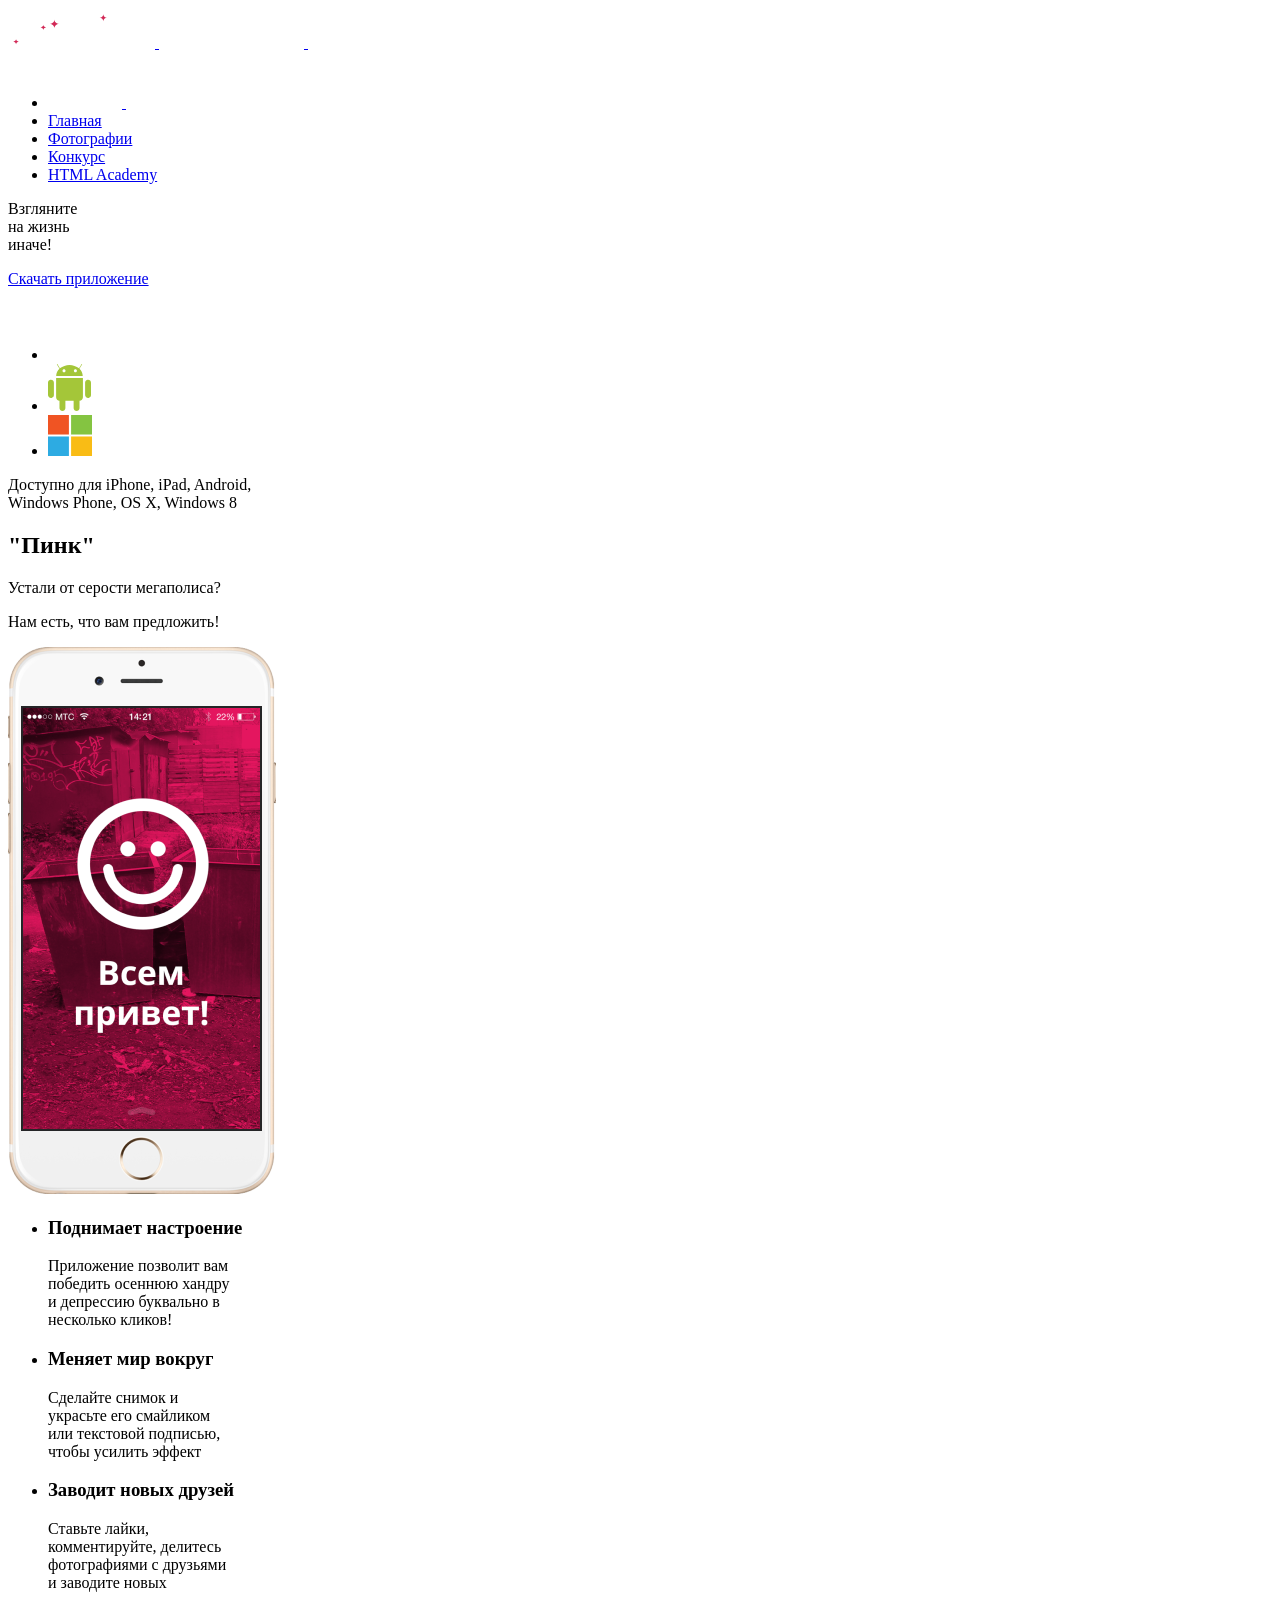
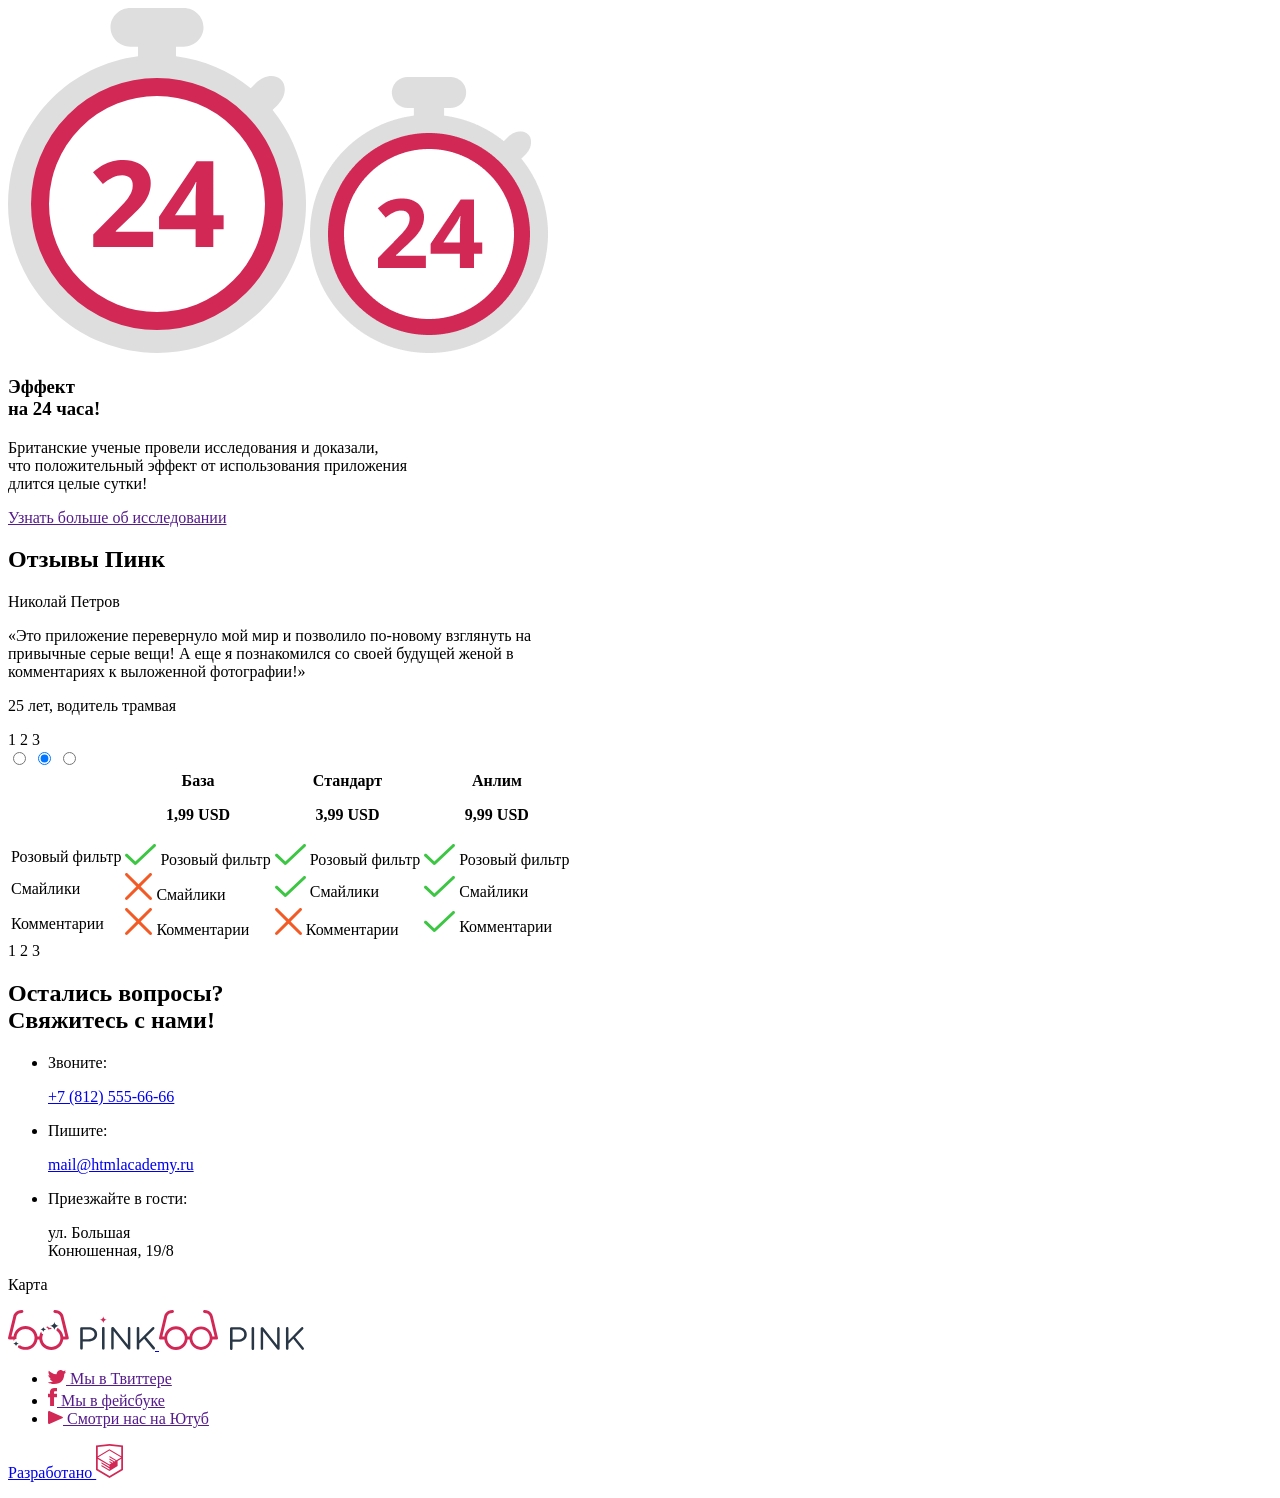
==== source/index.html @ d23eef64 "стилизация" ====
<!DOCTYPE html>
<html class="page" lang="ru">

<head>
  <meta charset="UTF-8" />
  <meta http-equiv="X-UA-Compatible" content="IE=edge" />
  <meta name="viewport" content="width=device-width, initial-scale=1.0" />
  <script type="js/script.js"></script>
  <link rel="stylesheet" href="css/style.css" />
  <link rel="shortcut icon" href="img/fav-icon.ico" type="image/x-icon" />
  <title>Пинк</title>
</head>

<body class="page-body">
  <header class="page-header">
    <nav class="main-nav">
      <div class="header-container">
        <div class="main-nav__logo-wrapper">
          <a class="page-header__logo" href="index.html">
            <svg class="page-header__logo-img" width="147" height="40" viewBox="0 0 147 40" fill="none"
              xmlns="http://www.w3.org/2000/svg">
              <path
                d="M72.1933 18.4249C72.1932 18.0921 72.3255 17.7726 72.562 17.5345C72.7985 17.2965 73.1204 17.1589 73.4588 17.1511H80.6703C85.7826 17.1511 89.1473 19.827 89.1473 24.211V24.2703C89.1473 29.069 85.0695 31.5573 80.2484 31.5573H74.7544V38.2913C74.7702 38.466 74.7488 38.6421 74.6916 38.8082C74.6344 38.9743 74.5426 39.1269 74.4222 39.2563C74.3017 39.3856 74.1552 39.489 73.992 39.5596C73.8287 39.6303 73.6522 39.6668 73.4738 39.6668C73.2954 39.6668 73.119 39.6303 72.9557 39.5596C72.7925 39.489 72.6459 39.3856 72.5255 39.2563C72.405 39.1269 72.3133 38.9743 72.2561 38.8082C72.1989 38.6421 72.1775 38.466 72.1933 38.2913V18.4249ZM80.3489 29.2863C84.0952 29.2863 86.556 27.3115 86.556 24.3493V24.29C86.556 21.1106 84.1354 19.4616 80.5297 19.4616H74.8047V29.2468L80.3489 29.2863Z"
                fill="white" />
              <path
                d="M94.0187 18.2669C94.0029 18.0922 94.0243 17.9162 94.0815 17.7501C94.1387 17.5839 94.2305 17.4313 94.3509 17.302C94.4714 17.1726 94.6179 17.0693 94.7812 16.9986C94.9444 16.9279 95.1209 16.8914 95.2993 16.8914C95.4777 16.8914 95.6541 16.9279 95.8174 16.9986C95.9807 17.0693 96.1272 17.1726 96.2476 17.302C96.3681 17.4313 96.4598 17.5839 96.517 17.7501C96.5742 17.9162 96.5956 18.0922 96.5799 18.2669V38.2913C96.5956 38.466 96.5742 38.642 96.517 38.8082C96.4598 38.9743 96.3681 39.1269 96.2476 39.2563C96.1272 39.3856 95.9807 39.489 95.8174 39.5596C95.6541 39.6303 95.4777 39.6668 95.2993 39.6668C95.1209 39.6668 94.9444 39.6303 94.7812 39.5596C94.6179 39.489 94.4714 39.3856 94.3509 39.2563C94.2305 39.1269 94.1387 38.9743 94.0815 38.8082C94.0243 38.642 94.0029 38.466 94.0187 38.2913V18.2669Z"
                fill="white" />
              <path
                d="M103.199 18.2965C103.206 17.9699 103.343 17.6588 103.579 17.4287C103.815 17.1986 104.132 17.0673 104.464 17.0623H104.816C105.077 17.0675 105.332 17.1372 105.559 17.2649C105.785 17.3925 105.975 17.5741 106.111 17.7929L119.862 35.0231V18.2373C119.862 17.9125 119.993 17.6011 120.226 17.3715C120.46 17.1419 120.777 17.0129 121.107 17.0129C121.437 17.0129 121.754 17.1419 121.988 17.3715C122.221 17.6011 122.352 17.9125 122.352 18.2373V38.3308C122.358 38.4836 122.332 38.6359 122.275 38.7784C122.219 38.9209 122.134 39.0506 122.025 39.1596C121.916 39.2687 121.785 39.3547 121.641 39.4125C121.497 39.4704 121.343 39.4987 121.187 39.496H121.057C120.79 39.4779 120.531 39.3989 120.301 39.2652C120.071 39.1314 119.876 38.9468 119.731 38.7258L105.67 21.0908V38.3308C105.667 38.6491 105.541 38.9544 105.317 39.184C105.093 39.4135 104.788 39.5499 104.464 39.5651C104.136 39.5599 103.823 39.4272 103.593 39.1961C103.363 38.9649 103.236 38.6539 103.239 38.3308V18.2965H103.199Z"
                fill="white" />
              <path
                d="M128.74 18.2669C128.724 18.0922 128.746 17.9162 128.803 17.7501C128.86 17.5839 128.952 17.4313 129.072 17.302C129.193 17.1726 129.339 17.0693 129.503 16.9986C129.666 16.9279 129.842 16.8914 130.021 16.8914C130.199 16.8914 130.376 16.9279 130.539 16.9986C130.702 17.0693 130.849 17.1726 130.969 17.302C131.09 17.4313 131.181 17.5839 131.238 17.7501C131.296 17.9162 131.317 18.0922 131.301 18.2669V30.4415L144.198 17.4375C144.462 17.1684 144.822 17.0094 145.202 16.9931C145.531 17.0057 145.842 17.1418 146.072 17.3732C146.302 17.6046 146.433 17.9139 146.437 18.2373C146.43 18.4054 146.389 18.5706 146.317 18.7231C146.245 18.8756 146.142 19.0125 146.016 19.1259L137.98 26.9461L146.648 37.3731C146.875 37.631 147 37.9604 147 38.3012C146.996 38.472 146.958 38.6402 146.887 38.7964C146.817 38.9525 146.716 39.0934 146.59 39.2109C146.464 39.3284 146.315 39.4202 146.153 39.481C145.991 39.5418 145.818 39.5703 145.644 39.5651C145.442 39.557 145.245 39.5006 145.07 39.4008C144.895 39.3011 144.747 39.1609 144.64 38.9924L136.183 28.6346L131.301 33.4333V38.2716C131.301 38.4363 131.268 38.5993 131.204 38.7515C131.14 38.9036 131.046 39.0419 130.928 39.1583C130.809 39.2747 130.669 39.3671 130.514 39.4301C130.359 39.4932 130.193 39.5256 130.026 39.5256C129.858 39.5256 129.692 39.4932 129.538 39.4301C129.383 39.3671 129.242 39.2747 129.124 39.1583C129.005 39.0419 128.911 38.9036 128.847 38.7515C128.783 38.5993 128.75 38.4363 128.75 38.2716V18.2669H128.74Z"
                fill="white" />
              <path
                d="M98.94 9.74563C97.9748 9.74563 97.0489 9.36936 96.3655 8.69932C95.682 8.02927 95.2967 7.12014 95.2941 6.17125C95.2941 7.11923 94.911 8.02839 94.2292 8.69872C93.5473 9.36905 92.6225 9.74563 91.6582 9.74563C92.6234 9.74825 93.5482 10.127 94.2298 10.7989C94.9113 11.4708 95.2941 12.381 95.2941 13.3299C95.2967 12.3801 95.6817 11.4699 96.3649 10.7983C97.048 10.1267 97.9739 9.74824 98.94 9.74563Z"
                fill="#D22856" />
              <path
                d="M43.2871 19.0667C43.5382 19.0667 43.7793 19.0667 44.0203 19.0667C43.802 18.6988 43.4898 18.3933 43.1146 18.1803C42.7394 17.9673 42.3142 17.8542 41.881 17.8522C41.4628 17.8519 41.0552 17.7233 40.7149 17.4843C40.3746 17.2454 40.1186 16.908 39.9827 16.5192C39.259 16.7245 38.5562 16.9955 37.8835 17.3289H38.0744C38.6071 17.3289 39.1181 17.5369 39.4948 17.9073C39.8715 18.2776 40.0832 18.7799 40.0832 19.3037C40.0881 19.399 40.0881 19.4946 40.0832 19.59C41.1091 19.2225 42.1954 19.0451 43.2871 19.0667Z"
                fill="white" />
              <path
                d="M60.7332 27.6472L55.5406 6.56621C55.179 4.24582 52.9291 0 46.9028 0C46.5033 0 46.1201 0.156044 45.8375 0.433804C45.555 0.711564 45.3962 1.08829 45.3962 1.4811C45.3962 1.87391 45.555 2.25063 45.8375 2.52839C46.1201 2.80615 46.5033 2.9622 46.9028 2.9622C51.7741 2.9622 52.4973 6.6452 52.5676 7.05003L57.3484 26.5018H55.2493C55.0321 24.805 54.4439 23.1744 53.525 21.7222C52.6061 20.2701 51.3783 19.0307 49.926 18.0892C49.4712 18.2774 49.0829 18.5932 48.8096 18.9971C48.5363 19.401 48.3901 19.8751 48.3893 20.3602C48.3948 20.4457 48.3948 20.5314 48.3893 20.6169C49.6107 21.4404 50.6131 22.5401 51.3122 23.8236C52.0113 25.1072 52.3867 26.537 52.4069 27.9928C52.4008 28.4894 52.3538 28.9847 52.2663 29.4739C51.9375 31.5714 50.8559 33.484 49.2173 34.8657C47.5786 36.2474 45.4911 37.007 43.3322 37.007C41.1734 37.007 39.0859 36.2474 37.4472 34.8657C35.8086 33.484 34.727 31.5714 34.3982 29.4739C34.3107 28.9847 34.2636 28.4894 34.2576 27.9928C34.2733 26.6229 34.5993 25.2737 35.2118 24.0432C34.7037 24.0081 34.2282 23.7847 33.8814 23.4181C33.5346 23.0515 33.3424 22.569 33.3436 22.0684C33.3453 21.889 33.277 21.7159 33.1528 21.5846C32.181 23.0752 31.5662 24.7633 31.3549 26.5215H29.4868C29.1663 23.6174 27.7658 20.9319 25.5542 18.9809C23.3427 17.0298 20.4759 15.9507 17.5044 15.9507C14.5329 15.9507 11.6662 17.0298 9.45463 18.9809C7.24307 20.9319 5.84259 23.6174 5.5221 26.5215H3.44302L8.23394 7.05003C8.29421 6.6452 9.0475 2.9622 13.8987 2.9622C14.2983 2.9622 14.6815 2.80615 14.964 2.52839C15.2465 2.25063 15.4053 1.87391 15.4053 1.4811C15.4053 1.08829 15.2465 0.711564 14.964 0.433804C14.6815 0.156044 14.2983 0 13.8987 0C7.87236 0 5.62254 4.24582 5.26096 6.56621L0.0582358 27.6472C-0.00612168 27.8617 -0.0173251 28.0883 0.0255611 28.308C0.0684473 28.5277 0.164178 28.7341 0.304759 28.91C0.44534 29.0859 0.62669 29.2262 0.833664 29.3191C1.04064 29.4121 1.26723 29.455 1.49451 29.4443H5.51206C5.59378 30.055 5.72135 30.659 5.89372 31.2512C5.95717 31.1429 5.99172 31.0206 5.99416 30.8957C5.99416 30.372 6.2058 29.8697 6.58252 29.4993C6.95923 29.129 7.47017 28.9209 8.00293 28.9209C8.16603 28.9231 8.32812 28.9463 8.48504 28.99C8.44128 28.6461 8.41781 28.2999 8.41473 27.9533C8.41742 27.4569 8.46109 26.9616 8.5453 26.4722C8.86708 24.3679 9.94627 22.4469 11.5867 21.0586C13.2271 19.6702 15.3198 18.9066 17.4843 18.9066C19.6489 18.9066 21.7416 19.6702 23.382 21.0586C25.0224 22.4469 26.1016 24.3679 26.4234 26.4722C26.5076 26.9616 26.5513 27.4569 26.554 27.9533C26.5382 30.3054 25.5807 32.5567 23.8889 34.2199C22.1971 35.8831 19.907 36.8243 17.5145 36.8399C15.5563 36.8663 13.6424 36.2668 12.0607 35.1317C11.6982 35.4412 11.235 35.6128 10.755 35.6155C10.5569 35.6181 10.3679 35.6973 10.2288 35.8359C10.0897 35.9745 10.0117 36.1613 10.0117 36.356C10.009 36.6321 9.94739 36.9046 9.83092 37.1558C11.9797 38.9066 14.6835 39.8636 17.4743 39.8613C20.4223 39.8738 23.2728 38.8236 25.4864 36.9095C27.7 34.9953 29.1232 32.35 29.4868 29.4739H31.3147C31.6456 32.3691 33.0499 35.0431 35.2593 36.9848C37.4688 38.9266 40.3285 40 43.2921 40C46.2557 40 49.1154 38.9266 51.3248 36.9848C53.5343 35.0431 54.9385 32.3691 55.2694 29.4739H59.2869C59.5191 29.4904 59.7519 29.4503 59.9647 29.3573C60.1774 29.2642 60.3635 29.121 60.5065 28.9404C60.6495 28.7598 60.7451 28.5473 60.7846 28.3217C60.8241 28.0961 60.8065 27.8645 60.7332 27.6472Z"
                fill="white" />
              <path
                d="M50.9203 15.9169C50.3273 15.9182 49.7398 15.8045 49.1915 15.5822C48.6432 15.36 48.1448 15.0337 47.725 14.6219C47.3052 14.21 46.9721 13.7209 46.7448 13.1823C46.5176 12.6438 46.4006 12.0665 46.4006 11.4835C46.3979 12.6602 45.9206 13.7878 45.0733 14.619C44.2259 15.4501 43.0778 15.9169 41.8809 15.9169C43.0788 15.9195 44.2268 16.3885 45.0739 17.2212C45.9209 18.0539 46.3979 19.1825 46.4006 20.3602C46.4006 19.1817 46.8768 18.0516 47.7244 17.2183C48.572 16.385 49.7216 15.9169 50.9203 15.9169Z"
                fill="#D22856" />
              <path
                d="M38.0744 19.3826C37.3418 19.3826 36.6393 19.0966 36.1213 18.5873C35.6033 18.0781 35.3123 17.3875 35.3123 16.6673C35.3123 17.3857 35.0227 18.0749 34.5069 18.5839C33.9911 19.0928 33.2911 19.38 32.5603 19.3826C33.2902 19.3826 33.9902 19.6677 34.5063 20.1751C35.0224 20.6824 35.3123 21.3706 35.3123 22.0881C35.315 21.3697 35.6072 20.6816 36.1249 20.1745C36.6426 19.6674 37.3436 19.3826 38.0744 19.3826Z"
                fill="#D22856" />
              <path
                d="M10.785 33.6407C10.056 33.6355 9.35856 33.3471 8.84491 32.8384C8.33126 32.3298 8.04302 31.6421 8.04303 30.9253C8.04304 31.6438 7.75342 32.333 7.2376 32.8419C6.72178 33.3508 6.02182 33.6381 5.29102 33.6407C6.02182 33.6433 6.72178 33.9305 7.2376 34.4395C7.75342 34.9484 8.04304 35.6376 8.04303 36.356C8.04302 35.6393 8.33126 34.9516 8.84491 34.4429C9.35856 33.9343 10.056 33.6459 10.785 33.6407Z"
                fill="#D22856" />
            </svg>
          </a>
          <a class="page-header__logo" href="index.html">
            <svg class="page-header__logo-tablet" width="145" height="40" viewBox="0 0 145 40" fill="none"
              xmlns="http://www.w3.org/2000/svg">
              <path fill-rule="evenodd" clip-rule="evenodd"
                d="M53.8917 6.58616L58.9302 27.7312C59.0013 27.9491 59.0184 28.1815 58.98 28.4078C58.9417 28.6341 58.849 28.8472 58.7102 29.0284C58.5715 29.2096 58.3909 29.3532 58.1845 29.4465C57.978 29.5398 57.7522 29.58 57.5268 29.5635H53.5201C52.8298 35.3747 47.9494 39.8784 42.0315 39.8784C36.1136 39.8784 31.2332 35.3747 30.543 29.5635H28.5778C27.8869 35.442 22.9527 40 16.9685 40C10.9742 40 6.0335 35.4266 5.35571 29.5337H1.45014C1.22961 29.5445 1.00974 29.5014 0.808914 29.4082C0.608085 29.315 0.432119 29.1743 0.295711 28.9979C0.159304 28.8214 0.0664152 28.6144 0.0248022 28.3941C-0.0168108 28.1737 -0.00593994 27.9464 0.0565069 27.7312L5.10477 6.58616C5.45562 4.25872 7.63865 0 13.4861 0C13.8738 0 14.2456 0.156518 14.5197 0.435122C14.7939 0.713727 14.9479 1.0916 14.9479 1.4856C14.9479 1.87961 14.7939 2.25748 14.5197 2.53608C14.2456 2.81468 13.8738 2.9712 13.4861 2.9712C8.7789 2.9712 8.04797 6.6654 7.9895 7.07146L3.3408 26.6022H5.37467C6.12089 20.7847 11.0272 16.2918 16.9685 16.2918C22.9066 16.2918 27.8107 20.7798 28.5611 26.5926L30.5587 26.6017C31.3043 20.8518 36.1567 16.4134 42.0315 16.4134C47.9178 16.4134 52.7776 20.8691 53.5086 26.6353V26.5824H55.6459L51.007 7.07146C50.9387 6.6654 50.237 2.9712 45.5104 2.9712C45.1227 2.9712 44.7509 2.81468 44.4767 2.53608C44.2026 2.25748 44.0485 1.87961 44.0485 1.4856C44.0485 1.0916 44.2026 0.713727 44.4767 0.435122C44.7509 0.156518 45.1227 0 45.5104 0C51.3578 0 53.5408 4.25872 53.8917 6.58616ZM25.6722 29.5635C25.7448 29.1018 25.7825 28.6283 25.7825 28.1459C25.7825 27.6164 25.7371 27.0977 25.65 26.5935C24.9252 22.3982 21.3141 19.2097 16.9685 19.2097C12.6203 19.2097 9.00753 22.402 8.28571 26.601C8.19945 27.1028 8.15447 27.619 8.15447 28.1459C8.15447 28.6205 8.19096 29.0864 8.26125 29.541C8.92191 33.8136 12.5687 37.0821 16.9685 37.0821C21.3605 37.0821 25.0023 33.8251 25.6722 29.5635ZM50.6138 29.5635C50.6874 29.102 50.7256 28.6285 50.7256 28.1459C50.7256 23.2777 46.8331 19.3313 42.0315 19.3313C37.2299 19.3313 33.3374 23.2777 33.3374 28.1459C33.3374 28.6285 33.3756 29.102 33.4492 29.5635C34.118 33.7577 37.7058 36.9605 42.0315 36.9605C46.3572 36.9605 49.945 33.7577 50.6138 29.5635Z"
                fill="white" />
              <path
                d="M71.005 18.5486C71.0049 18.2125 71.1358 17.8898 71.3697 17.6494C71.6037 17.409 71.9221 17.2701 72.2568 17.2623H79.39C84.4469 17.2623 87.7751 19.9645 87.7751 24.3918V24.4516C87.7751 29.2977 83.7415 31.8105 78.9727 31.8105H73.5384V38.611C73.5539 38.7874 73.5328 38.9651 73.4762 39.1329C73.4196 39.3006 73.3289 39.4547 73.2097 39.5854C73.0906 39.716 72.9457 39.8204 72.7842 39.8918C72.6227 39.9631 72.4481 40 72.2717 40C72.0952 40 71.9207 39.9631 71.7592 39.8918C71.5977 39.8204 71.4527 39.716 71.3336 39.5854C71.2145 39.4547 71.1237 39.3006 71.0671 39.1329C71.0106 38.9651 70.9894 38.7874 71.005 38.611V18.5486ZM79.0721 29.5171C82.7778 29.5171 85.2119 27.5228 85.2119 24.5314V24.4716C85.2119 21.2608 82.8175 19.5956 79.2509 19.5956H73.588V29.4772L79.0721 29.5171Z"
                fill="white" />
              <path
                d="M92.5935 18.389C92.5779 18.2126 92.5991 18.0349 92.6556 17.8671C92.7122 17.6994 92.803 17.5452 92.9221 17.4146C93.0412 17.2839 93.1862 17.1796 93.3477 17.1082C93.5092 17.0369 93.6837 17 93.8602 17C94.0366 17 94.2112 17.0369 94.3727 17.1082C94.5342 17.1796 94.6791 17.2839 94.7982 17.4146C94.9174 17.5452 95.0081 17.6994 95.0647 17.8671C95.1213 18.0349 95.1424 18.2126 95.1269 18.389V38.611C95.1424 38.7874 95.1213 38.9651 95.0647 39.1329C95.0081 39.3006 94.9174 39.4548 94.7982 39.5854C94.6791 39.7161 94.5342 39.8204 94.3727 39.8918C94.2112 39.9631 94.0366 40 93.8602 40C93.6837 40 93.5092 39.9631 93.3477 39.8918C93.1862 39.8204 93.0412 39.7161 92.9221 39.5854C92.803 39.4548 92.7122 39.3006 92.6556 39.1329C92.5991 38.9651 92.5779 38.7874 92.5935 38.611V18.389Z"
                fill="white" />
              <path
                d="M101.674 18.419C101.682 18.0891 101.816 17.775 102.05 17.5426C102.283 17.3102 102.597 17.1776 102.926 17.1725H103.273C103.532 17.1778 103.784 17.2482 104.008 17.3771C104.232 17.5061 104.42 17.6894 104.555 17.9104L118.156 35.3104V18.3591C118.156 18.0312 118.286 17.7167 118.517 17.4848C118.748 17.2529 119.061 17.1227 119.388 17.1227C119.715 17.1227 120.028 17.2529 120.259 17.4848C120.49 17.7167 120.62 18.0312 120.62 18.3591V38.6508C120.625 38.8051 120.599 38.9589 120.544 39.1028C120.488 39.2467 120.403 39.3777 120.296 39.4878C120.188 39.5979 120.059 39.6848 119.916 39.7432C119.774 39.8016 119.621 39.8303 119.467 39.8275H119.338C119.074 39.8092 118.818 39.7294 118.591 39.5944C118.363 39.4594 118.17 39.2728 118.027 39.0497L104.118 21.2408V38.6508C104.116 38.9722 103.991 39.2805 103.769 39.5124C103.547 39.7442 103.246 39.882 102.926 39.8973C102.601 39.892 102.291 39.7581 102.064 39.5246C101.837 39.2911 101.711 38.9771 101.714 38.6508V18.419H101.674Z"
                fill="white" />
              <path
                d="M126.938 18.389C126.923 18.2126 126.944 18.0349 127.001 17.8671C127.057 17.6994 127.148 17.5452 127.267 17.4146C127.386 17.2839 127.531 17.1796 127.693 17.1082C127.854 17.0369 128.029 17 128.205 17C128.382 17 128.556 17.0369 128.718 17.1082C128.879 17.1796 129.024 17.2839 129.143 17.4146C129.262 17.5452 129.353 17.6994 129.41 17.8671C129.466 18.0349 129.487 18.2126 129.472 18.389V30.6837L142.228 17.5514C142.49 17.2797 142.845 17.1191 143.222 17.1027C143.547 17.1155 143.855 17.2528 144.082 17.4865C144.309 17.7202 144.439 18.0325 144.444 18.3591C144.437 18.529 144.396 18.6957 144.325 18.8498C144.253 19.0038 144.152 19.1421 144.026 19.2565L136.078 27.1539L144.652 37.6836C144.876 37.9441 145 38.2768 145 38.6209C144.996 38.7933 144.958 38.9633 144.889 39.121C144.819 39.2786 144.719 39.4209 144.594 39.5395C144.47 39.6582 144.323 39.7509 144.162 39.8123C144.002 39.8737 143.831 39.9026 143.659 39.8973C143.459 39.8891 143.264 39.8322 143.091 39.7314C142.918 39.6306 142.772 39.4891 142.665 39.3189L134.3 28.859L129.472 33.7051V38.591C129.472 38.7573 129.439 38.922 129.376 39.0756C129.312 39.2293 129.219 39.3689 129.102 39.4865C128.985 39.6041 128.846 39.6973 128.693 39.761C128.54 39.8246 128.376 39.8574 128.21 39.8574C128.044 39.8574 127.88 39.8246 127.727 39.761C127.574 39.6973 127.435 39.6041 127.318 39.4865C127.201 39.3689 127.108 39.2293 127.044 39.0756C126.981 38.922 126.948 38.7573 126.948 38.591V18.389H126.938Z"
                fill="white" />
            </svg>
          </a>
          <a class="page-header__logo" href="index.html">
            <svg class="page-header__logo-phone" width="74" height="23" viewBox="0 0 74 23" fill="none"
              xmlns="http://www.w3.org/2000/svg">
              <path
                d="M0.00496827 1.54857C0.00487772 1.21254 0.135804 0.889818 0.369742 0.649431C0.60368 0.409043 0.922049 0.27008 1.25676 0.262266H8.39001C13.4469 0.262266 16.7751 2.9645 16.7751 7.39179V7.45162C16.7751 12.2977 12.7415 14.8105 7.97274 14.8105H2.53836V21.611C2.55394 21.7874 2.53277 21.9651 2.47619 22.1329C2.41961 22.3006 2.32887 22.4547 2.20973 22.5854C2.09058 22.716 1.94565 22.8204 1.78416 22.8918C1.62266 22.9631 1.44812 23 1.27166 23C1.0952 23 0.920671 22.9631 0.759173 22.8918C0.597674 22.8204 0.452744 22.716 0.333602 22.5854C0.21446 22.4547 0.123708 22.3006 0.0671295 22.1329C0.0105515 21.9651 -0.0106138 21.7874 0.00496827 21.611V1.54857ZM8.07209 12.5171C11.7778 12.5171 14.2119 10.5228 14.2119 7.53139V7.47156C14.2119 4.26078 11.8175 2.59556 8.25092 2.59556H2.58804V12.4772L8.07209 12.5171Z"
                fill="white" />
              <path
                d="M21.5935 1.38904C21.5779 1.21262 21.5991 1.03487 21.6556 0.867114C21.7122 0.699353 21.803 0.545245 21.9221 0.414596C22.0412 0.283947 22.1862 0.179616 22.3477 0.108238C22.5092 0.0368607 22.6837 0 22.8602 0C23.0366 0 23.2112 0.0368607 23.3727 0.108238C23.5342 0.179616 23.6791 0.283947 23.7982 0.414596C23.9174 0.545245 24.0081 0.699353 24.0647 0.867114C24.1213 1.03487 24.1425 1.21262 24.1269 1.38904V21.611C24.1425 21.7874 24.1213 21.9651 24.0647 22.1329C24.0081 22.3006 23.9174 22.4548 23.7982 22.5854C23.6791 22.7161 23.5342 22.8204 23.3727 22.8918C23.2112 22.9631 23.0366 23 22.8602 23C22.6837 23 22.5092 22.9631 22.3477 22.8918C22.1862 22.8204 22.0412 22.7161 21.9221 22.5854C21.803 22.4548 21.7122 22.3006 21.6556 22.1329C21.5991 21.9651 21.5779 21.7874 21.5935 21.611V1.38904Z"
                fill="white" />
              <path
                d="M30.674 1.41895C30.6816 1.08908 30.8163 0.775007 31.0497 0.542621C31.2831 0.310235 31.597 0.177597 31.9258 0.172531H32.2735C32.5316 0.177833 32.7843 0.248188 33.0082 0.377127C33.2322 0.506065 33.4202 0.689448 33.5551 0.910412L47.1559 18.3104V1.35912C47.1559 1.0312 47.2857 0.7167 47.5168 0.484821C47.7478 0.252942 48.0611 0.122673 48.3879 0.122673C48.7146 0.122673 49.0279 0.252942 49.259 0.484821C49.49 0.7167 49.6198 1.0312 49.6198 1.35912V21.6508C49.6252 21.8051 49.5993 21.9589 49.5435 22.1028C49.4878 22.2467 49.4034 22.3777 49.2956 22.4878C49.1877 22.5979 49.0587 22.6848 48.9163 22.7432C48.7739 22.8016 48.6211 22.8303 48.4673 22.8275H48.3382C48.0744 22.8092 47.8184 22.7294 47.5908 22.5944C47.3631 22.4593 47.17 22.2728 47.0268 22.0497L33.1179 4.24085V21.6508C33.1158 21.9722 32.991 22.2805 32.7692 22.5124C32.5474 22.7442 32.2456 22.882 31.9258 22.8973C31.6008 22.892 31.291 22.7581 31.064 22.5246C30.8369 22.2911 30.711 21.9771 30.7137 21.6508V1.41895H30.674Z"
                fill="white" />
              <path
                d="M55.9384 1.38904C55.9228 1.21262 55.944 1.03487 56.0005 0.867114C56.0571 0.699353 56.1479 0.545245 56.267 0.414596C56.3862 0.283947 56.5311 0.179616 56.6926 0.108238C56.8541 0.0368607 57.0286 0 57.2051 0C57.3815 0 57.5561 0.0368607 57.7176 0.108238C57.8791 0.179616 58.024 0.283947 58.1431 0.414596C58.2623 0.545245 58.353 0.699353 58.4096 0.867114C58.4662 1.03487 58.4874 1.21262 58.4718 1.38904V13.6837L71.2282 0.551443C71.4899 0.279712 71.8455 0.119105 72.2216 0.10273C72.5468 0.115453 72.8548 0.252812 73.0821 0.486531C73.3094 0.72025 73.4388 1.03254 73.4436 1.35912C73.4366 1.52896 73.3961 1.69572 73.3245 1.84975C73.2529 2.00379 73.1516 2.14205 73.0264 2.25655L65.0785 10.1539L73.6523 20.6836C73.8764 20.9441 73.9998 21.2768 74 21.6209C73.9961 21.7933 73.9583 21.9633 73.8887 22.121C73.8191 22.2786 73.719 22.4209 73.5943 22.5395C73.4696 22.6582 73.3228 22.7509 73.1622 22.8123C73.0016 22.8737 72.8305 22.9026 72.6588 22.8973C72.4588 22.8891 72.2639 22.8322 72.0908 22.7314C71.9177 22.6306 71.7716 22.4891 71.6653 22.3189L63.3001 11.859L58.4718 16.7051V21.591C58.4718 21.7573 58.4391 21.922 58.3757 22.0756C58.3123 22.2293 58.2194 22.3689 58.1022 22.4865C57.9851 22.6041 57.846 22.6973 57.6929 22.761C57.5398 22.8246 57.3757 22.8574 57.21 22.8574C57.0443 22.8574 56.8803 22.8246 56.7272 22.761C56.5741 22.6973 56.435 22.6041 56.3179 22.4865C56.2007 22.3689 56.1078 22.2293 56.0443 22.0756C55.9809 21.922 55.9483 21.7573 55.9483 21.591V1.38904H55.9384Z"
                fill="white" />
            </svg>
          </a>
        </div>
        <ul class="main-nav__list site-list">
          <li class="site-list__item-logo"><a class="page-header__logo" href="index.html">
              <svg class="site-list__logo-phone" width="74" height="23" viewBox="0 0 74 23" fill="none"
                xmlns="http://www.w3.org/2000/svg">
                <path
                  d="M0.00496827 1.54857C0.00487772 1.21254 0.135804 0.889818 0.369742 0.649431C0.60368 0.409043 0.922049 0.27008 1.25676 0.262266H8.39001C13.4469 0.262266 16.7751 2.9645 16.7751 7.39179V7.45162C16.7751 12.2977 12.7415 14.8105 7.97274 14.8105H2.53836V21.611C2.55394 21.7874 2.53277 21.9651 2.47619 22.1329C2.41961 22.3006 2.32887 22.4547 2.20973 22.5854C2.09058 22.716 1.94565 22.8204 1.78416 22.8918C1.62266 22.9631 1.44812 23 1.27166 23C1.0952 23 0.920671 22.9631 0.759173 22.8918C0.597674 22.8204 0.452744 22.716 0.333602 22.5854C0.21446 22.4547 0.123708 22.3006 0.0671295 22.1329C0.0105515 21.9651 -0.0106138 21.7874 0.00496827 21.611V1.54857ZM8.07209 12.5171C11.7778 12.5171 14.2119 10.5228 14.2119 7.53139V7.47156C14.2119 4.26078 11.8175 2.59556 8.25092 2.59556H2.58804V12.4772L8.07209 12.5171Z"
                  fill="white" />
                <path
                  d="M21.5935 1.38904C21.5779 1.21262 21.5991 1.03487 21.6556 0.867114C21.7122 0.699353 21.803 0.545245 21.9221 0.414596C22.0412 0.283947 22.1862 0.179616 22.3477 0.108238C22.5092 0.0368607 22.6837 0 22.8602 0C23.0366 0 23.2112 0.0368607 23.3727 0.108238C23.5342 0.179616 23.6791 0.283947 23.7982 0.414596C23.9174 0.545245 24.0081 0.699353 24.0647 0.867114C24.1213 1.03487 24.1425 1.21262 24.1269 1.38904V21.611C24.1425 21.7874 24.1213 21.9651 24.0647 22.1329C24.0081 22.3006 23.9174 22.4548 23.7982 22.5854C23.6791 22.7161 23.5342 22.8204 23.3727 22.8918C23.2112 22.9631 23.0366 23 22.8602 23C22.6837 23 22.5092 22.9631 22.3477 22.8918C22.1862 22.8204 22.0412 22.7161 21.9221 22.5854C21.803 22.4548 21.7122 22.3006 21.6556 22.1329C21.5991 21.9651 21.5779 21.7874 21.5935 21.611V1.38904Z"
                  fill="white" />
                <path
                  d="M30.674 1.41895C30.6816 1.08908 30.8163 0.775007 31.0497 0.542621C31.2831 0.310235 31.597 0.177597 31.9258 0.172531H32.2735C32.5316 0.177833 32.7843 0.248188 33.0082 0.377127C33.2322 0.506065 33.4202 0.689448 33.5551 0.910412L47.1559 18.3104V1.35912C47.1559 1.0312 47.2857 0.7167 47.5168 0.484821C47.7478 0.252942 48.0611 0.122673 48.3879 0.122673C48.7146 0.122673 49.0279 0.252942 49.259 0.484821C49.49 0.7167 49.6198 1.0312 49.6198 1.35912V21.6508C49.6252 21.8051 49.5993 21.9589 49.5435 22.1028C49.4878 22.2467 49.4034 22.3777 49.2956 22.4878C49.1877 22.5979 49.0587 22.6848 48.9163 22.7432C48.7739 22.8016 48.6211 22.8303 48.4673 22.8275H48.3382C48.0744 22.8092 47.8184 22.7294 47.5908 22.5944C47.3631 22.4593 47.17 22.2728 47.0268 22.0497L33.1179 4.24085V21.6508C33.1158 21.9722 32.991 22.2805 32.7692 22.5124C32.5474 22.7442 32.2456 22.882 31.9258 22.8973C31.6008 22.892 31.291 22.7581 31.064 22.5246C30.8369 22.2911 30.711 21.9771 30.7137 21.6508V1.41895H30.674Z"
                  fill="white" />
                <path
                  d="M55.9384 1.38904C55.9228 1.21262 55.944 1.03487 56.0005 0.867114C56.0571 0.699353 56.1479 0.545245 56.267 0.414596C56.3862 0.283947 56.5311 0.179616 56.6926 0.108238C56.8541 0.0368607 57.0286 0 57.2051 0C57.3815 0 57.5561 0.0368607 57.7176 0.108238C57.8791 0.179616 58.024 0.283947 58.1431 0.414596C58.2623 0.545245 58.353 0.699353 58.4096 0.867114C58.4662 1.03487 58.4874 1.21262 58.4718 1.38904V13.6837L71.2282 0.551443C71.4899 0.279712 71.8455 0.119105 72.2216 0.10273C72.5468 0.115453 72.8548 0.252812 73.0821 0.486531C73.3094 0.72025 73.4388 1.03254 73.4436 1.35912C73.4366 1.52896 73.3961 1.69572 73.3245 1.84975C73.2529 2.00379 73.1516 2.14205 73.0264 2.25655L65.0785 10.1539L73.6523 20.6836C73.8764 20.9441 73.9998 21.2768 74 21.6209C73.9961 21.7933 73.9583 21.9633 73.8887 22.121C73.8191 22.2786 73.719 22.4209 73.5943 22.5395C73.4696 22.6582 73.3228 22.7509 73.1622 22.8123C73.0016 22.8737 72.8305 22.9026 72.6588 22.8973C72.4588 22.8891 72.2639 22.8322 72.0908 22.7314C71.9177 22.6306 71.7716 22.4891 71.6653 22.3189L63.3001 11.859L58.4718 16.7051V21.591C58.4718 21.7573 58.4391 21.922 58.3757 22.0756C58.3123 22.2293 58.2194 22.3689 58.1022 22.4865C57.9851 22.6041 57.846 22.6973 57.6929 22.761C57.5398 22.8246 57.3757 22.8574 57.21 22.8574C57.0443 22.8574 56.8803 22.8246 56.7272 22.761C56.5741 22.6973 56.435 22.6041 56.3179 22.4865C56.2007 22.3689 56.1078 22.2293 56.0443 22.0756C55.9809 21.922 55.9483 21.7573 55.9483 21.591V1.38904H55.9384Z"
                  fill="white" />
              </svg>
            </a>
            <a class="page-header__logo" href="index.html">
              <svg class="site-list__logo-tablet" width="145" height="40" viewBox="0 0 145 40" fill="none"
                xmlns="http://www.w3.org/2000/svg">
                <path fill-rule="evenodd" clip-rule="evenodd"
                  d="M53.8917 6.58616L58.9302 27.7312C59.0013 27.9491 59.0184 28.1815 58.98 28.4078C58.9417 28.6341 58.849 28.8472 58.7102 29.0284C58.5715 29.2096 58.3909 29.3532 58.1845 29.4465C57.978 29.5398 57.7522 29.58 57.5268 29.5635H53.5201C52.8298 35.3747 47.9494 39.8784 42.0315 39.8784C36.1136 39.8784 31.2332 35.3747 30.543 29.5635H28.5778C27.8869 35.442 22.9527 40 16.9685 40C10.9742 40 6.0335 35.4266 5.35571 29.5337H1.45014C1.22961 29.5445 1.00974 29.5014 0.808914 29.4082C0.608085 29.315 0.432119 29.1743 0.295711 28.9979C0.159304 28.8214 0.0664152 28.6144 0.0248022 28.3941C-0.0168108 28.1737 -0.00593994 27.9464 0.0565069 27.7312L5.10477 6.58616C5.45562 4.25872 7.63865 0 13.4861 0C13.8738 0 14.2456 0.156518 14.5197 0.435122C14.7939 0.713727 14.9479 1.0916 14.9479 1.4856C14.9479 1.87961 14.7939 2.25748 14.5197 2.53608C14.2456 2.81468 13.8738 2.9712 13.4861 2.9712C8.7789 2.9712 8.04797 6.6654 7.9895 7.07146L3.3408 26.6022H5.37467C6.12089 20.7847 11.0272 16.2918 16.9685 16.2918C22.9066 16.2918 27.8107 20.7798 28.5611 26.5926L30.5587 26.6017C31.3043 20.8518 36.1567 16.4134 42.0315 16.4134C47.9178 16.4134 52.7776 20.8691 53.5086 26.6353V26.5824H55.6459L51.007 7.07146C50.9387 6.6654 50.237 2.9712 45.5104 2.9712C45.1227 2.9712 44.7509 2.81468 44.4767 2.53608C44.2026 2.25748 44.0485 1.87961 44.0485 1.4856C44.0485 1.0916 44.2026 0.713727 44.4767 0.435122C44.7509 0.156518 45.1227 0 45.5104 0C51.3578 0 53.5408 4.25872 53.8917 6.58616ZM25.6722 29.5635C25.7448 29.1018 25.7825 28.6283 25.7825 28.1459C25.7825 27.6164 25.7371 27.0977 25.65 26.5935C24.9252 22.3982 21.3141 19.2097 16.9685 19.2097C12.6203 19.2097 9.00753 22.402 8.28571 26.601C8.19945 27.1028 8.15447 27.619 8.15447 28.1459C8.15447 28.6205 8.19096 29.0864 8.26125 29.541C8.92191 33.8136 12.5687 37.0821 16.9685 37.0821C21.3605 37.0821 25.0023 33.8251 25.6722 29.5635ZM50.6138 29.5635C50.6874 29.102 50.7256 28.6285 50.7256 28.1459C50.7256 23.2777 46.8331 19.3313 42.0315 19.3313C37.2299 19.3313 33.3374 23.2777 33.3374 28.1459C33.3374 28.6285 33.3756 29.102 33.4492 29.5635C34.118 33.7577 37.7058 36.9605 42.0315 36.9605C46.3572 36.9605 49.945 33.7577 50.6138 29.5635Z"
                  fill="white" />
                <path
                  d="M71.005 18.5486C71.0049 18.2125 71.1358 17.8898 71.3697 17.6494C71.6037 17.409 71.9221 17.2701 72.2568 17.2623H79.39C84.4469 17.2623 87.7751 19.9645 87.7751 24.3918V24.4516C87.7751 29.2977 83.7415 31.8105 78.9727 31.8105H73.5384V38.611C73.5539 38.7874 73.5328 38.9651 73.4762 39.1329C73.4196 39.3006 73.3289 39.4547 73.2097 39.5854C73.0906 39.716 72.9457 39.8204 72.7842 39.8918C72.6227 39.9631 72.4481 40 72.2717 40C72.0952 40 71.9207 39.9631 71.7592 39.8918C71.5977 39.8204 71.4527 39.716 71.3336 39.5854C71.2145 39.4547 71.1237 39.3006 71.0671 39.1329C71.0106 38.9651 70.9894 38.7874 71.005 38.611V18.5486ZM79.0721 29.5171C82.7778 29.5171 85.2119 27.5228 85.2119 24.5314V24.4716C85.2119 21.2608 82.8175 19.5956 79.2509 19.5956H73.588V29.4772L79.0721 29.5171Z"
                  fill="white" />
                <path
                  d="M92.5935 18.389C92.5779 18.2126 92.5991 18.0349 92.6556 17.8671C92.7122 17.6994 92.803 17.5452 92.9221 17.4146C93.0412 17.2839 93.1862 17.1796 93.3477 17.1082C93.5092 17.0369 93.6837 17 93.8602 17C94.0366 17 94.2112 17.0369 94.3727 17.1082C94.5342 17.1796 94.6791 17.2839 94.7982 17.4146C94.9174 17.5452 95.0081 17.6994 95.0647 17.8671C95.1213 18.0349 95.1424 18.2126 95.1269 18.389V38.611C95.1424 38.7874 95.1213 38.9651 95.0647 39.1329C95.0081 39.3006 94.9174 39.4548 94.7982 39.5854C94.6791 39.7161 94.5342 39.8204 94.3727 39.8918C94.2112 39.9631 94.0366 40 93.8602 40C93.6837 40 93.5092 39.9631 93.3477 39.8918C93.1862 39.8204 93.0412 39.7161 92.9221 39.5854C92.803 39.4548 92.7122 39.3006 92.6556 39.1329C92.5991 38.9651 92.5779 38.7874 92.5935 38.611V18.389Z"
                  fill="white" />
                <path
                  d="M101.674 18.419C101.682 18.0891 101.816 17.775 102.05 17.5426C102.283 17.3102 102.597 17.1776 102.926 17.1725H103.273C103.532 17.1778 103.784 17.2482 104.008 17.3771C104.232 17.5061 104.42 17.6894 104.555 17.9104L118.156 35.3104V18.3591C118.156 18.0312 118.286 17.7167 118.517 17.4848C118.748 17.2529 119.061 17.1227 119.388 17.1227C119.715 17.1227 120.028 17.2529 120.259 17.4848C120.49 17.7167 120.62 18.0312 120.62 18.3591V38.6508C120.625 38.8051 120.599 38.9589 120.544 39.1028C120.488 39.2467 120.403 39.3777 120.296 39.4878C120.188 39.5979 120.059 39.6848 119.916 39.7432C119.774 39.8016 119.621 39.8303 119.467 39.8275H119.338C119.074 39.8092 118.818 39.7294 118.591 39.5944C118.363 39.4594 118.17 39.2728 118.027 39.0497L104.118 21.2408V38.6508C104.116 38.9722 103.991 39.2805 103.769 39.5124C103.547 39.7442 103.246 39.882 102.926 39.8973C102.601 39.892 102.291 39.7581 102.064 39.5246C101.837 39.2911 101.711 38.9771 101.714 38.6508V18.419H101.674Z"
                  fill="white" />
                <path
                  d="M126.938 18.389C126.923 18.2126 126.944 18.0349 127.001 17.8671C127.057 17.6994 127.148 17.5452 127.267 17.4146C127.386 17.2839 127.531 17.1796 127.693 17.1082C127.854 17.0369 128.029 17 128.205 17C128.382 17 128.556 17.0369 128.718 17.1082C128.879 17.1796 129.024 17.2839 129.143 17.4146C129.262 17.5452 129.353 17.6994 129.41 17.8671C129.466 18.0349 129.487 18.2126 129.472 18.389V30.6837L142.228 17.5514C142.49 17.2797 142.845 17.1191 143.222 17.1027C143.547 17.1155 143.855 17.2528 144.082 17.4865C144.309 17.7202 144.439 18.0325 144.444 18.3591C144.437 18.529 144.396 18.6957 144.325 18.8498C144.253 19.0038 144.152 19.1421 144.026 19.2565L136.078 27.1539L144.652 37.6836C144.876 37.9441 145 38.2768 145 38.6209C144.996 38.7933 144.958 38.9633 144.889 39.121C144.819 39.2786 144.719 39.4209 144.594 39.5395C144.47 39.6582 144.323 39.7509 144.162 39.8123C144.002 39.8737 143.831 39.9026 143.659 39.8973C143.459 39.8891 143.264 39.8322 143.091 39.7314C142.918 39.6306 142.772 39.4891 142.665 39.3189L134.3 28.859L129.472 33.7051V38.591C129.472 38.7573 129.439 38.922 129.376 39.0756C129.312 39.2293 129.219 39.3689 129.102 39.4865C128.985 39.6041 128.846 39.6973 128.693 39.761C128.54 39.8246 128.376 39.8574 128.21 39.8574C128.044 39.8574 127.88 39.8246 127.727 39.761C127.574 39.6973 127.435 39.6041 127.318 39.4865C127.201 39.3689 127.108 39.2293 127.044 39.0756C126.981 38.922 126.948 38.7573 126.948 38.591V18.389H126.938Z"
                  fill="white" />
              </svg>
            </a>
          </li>
          <li class="site-list__item--active"><a class="site-list__link--active" href="index.html">Главная</a></li>
          <li class="site-list__item"><a class="site-list__link" href="catalog.html">Фотографии</a></li>
          <li class="site-list__item"><a class="site-list__link" href="form.html">Конкурс</a></li>
          <li class="site-list__item"><a class="site-list__link"
              href="https://up.htmlacademy.ru/profession/frontender/11/adaptive">HTML
              Academy</a></li>
        </ul>
      </div>
    </nav>
    <div class="main-info">
      <div class="container">
        <div class="main-info__slogan-wrapper">
          <p class="main-info__slogan">Взгляните <br class="main-info__br"> на жизнь <br> иначе!</p>
        </div>
      </div>
      <div class="header-inner">
        <div class="intro-wrapper container">
          <a class="main-info__link" href="https://www.apple.com/ru/app-store/">Скачать приложение</a>
          <ul class="apps-icon">
            <li class="apps-icon__item"><a class="apps-icon__link" href="https://www.apple.com/ru/app-store/">
                <svg width="47" height="56" viewBox="0 0 47 56" fill="none" xmlns="http://www.w3.org/2000/svg">
                  <path
                    d="M39.2449 29.7391C39.2544 32.1546 39.994 34.5144 41.3723 36.5268C42.7506 38.5393 44.7071 40.1162 47 41.0627C46.0779 43.8922 44.7301 46.5744 43.0003 49.0227C40.5985 52.4356 38.0949 55.8386 34.1562 55.9273C30.2176 56.0161 29.0676 53.708 24.6303 53.708C20.193 53.708 18.8292 55.8583 15.1654 55.9964C11.5016 56.1345 8.47889 52.2778 6.07705 48.8846C1.1207 41.98 -2.67543 29.246 2.41322 20.6842C3.60995 18.6123 5.34099 16.8769 7.43708 15.6476C9.53317 14.4183 11.9225 13.7373 14.3716 13.6711C18.0964 13.6021 21.6178 16.0976 23.8975 16.0976C26.1772 16.0976 30.4619 13.0892 34.9602 13.533C37.0437 13.6063 39.0815 14.1457 40.9142 15.1091C42.7468 16.0725 44.3247 17.4337 45.5243 19.0863C45.2495 19.254 39.2144 22.657 39.2754 29.7391H39.2449ZM31.9783 8.93654C34.1591 6.45976 35.2387 3.24645 34.9806 0C31.6761 0.302095 28.6167 1.81996 26.4317 4.2414C24.5692 6.33251 22.9307 9.68618 23.3785 12.9018C26.625 13.1484 29.9327 11.3038 31.9478 8.95627"
                    fill="white" />
                </svg>
              </a>
            </li>
            <li class="apps-icon__item"><a class="apps-icon__link" href="https://androidmarkets.ru/">
                <svg width="43" height="47" viewBox="0 0 43 47" fill="none" xmlns="http://www.w3.org/2000/svg">
                  <path
                    d="M34.8864 14.0617H8.11359C8.11359 14.1718 8.11359 14.282 8.11359 14.3922V33.1955C8.10298 34.1078 8.44648 34.99 9.0745 35.6633C9.70251 36.3367 10.5681 36.7508 11.496 36.8219V44.2751C11.5402 45.0122 11.8701 45.7048 12.4181 46.2114C12.9661 46.7179 13.6909 47 14.444 47C15.1972 47 15.9219 46.7179 16.4699 46.2114C17.0179 45.7048 17.3478 45.0122 17.3921 44.2751V36.842H25.6283V44.2751C25.6726 45.0122 26.0025 45.7048 26.5505 46.2114C27.0985 46.7179 27.8232 47 28.5764 47C29.3296 47 30.0543 46.7179 30.6023 46.2114C31.1503 45.7048 31.4802 45.0122 31.5245 44.2751V36.8219C32.4532 36.7509 33.32 36.3371 33.9496 35.664C34.5793 34.991 34.925 34.1088 34.917 33.1955V14.4023C34.9068 14.2921 34.8966 14.1819 34.8864 14.0617Z"
                    fill="#A4C639" />
                  <path
                    d="M2.95318 15.7446C3.73371 15.7446 4.48226 16.0486 5.03417 16.5897C5.58609 17.1307 5.89615 17.8646 5.89615 18.6297V31.0317C5.89749 31.4114 5.82236 31.7876 5.67507 32.1388C5.52777 32.49 5.31121 32.8093 5.03779 33.0782C4.76438 33.3472 4.4395 33.5606 4.08177 33.7062C3.72405 33.8518 3.34052 33.9268 2.95318 33.9268C2.16995 33.9268 1.4188 33.6218 0.864967 33.0788C0.311138 32.5359 0 31.7995 0 31.0317V18.6297C-2.33488e-06 18.25 0.076457 17.874 0.224993 17.5233C0.37353 17.1726 0.591221 16.8541 0.865584 16.5861C1.13995 16.3181 1.46558 16.1058 1.82382 15.9614C2.18206 15.817 2.56585 15.7433 2.95318 15.7446Z"
                    fill="#A4C639" />
                  <path
                    d="M40.057 15.7446C40.8375 15.7446 41.5861 16.0486 42.138 16.5897C42.6899 17.1307 43 17.8646 43 18.6297V31.0317C43.0013 31.4114 42.9262 31.7876 42.7789 32.1388C42.6316 32.49 42.415 32.8093 42.1416 33.0782C41.8682 33.3472 41.5433 33.5606 41.1856 33.7062C40.8279 33.8518 40.4444 33.9268 40.057 33.9268C39.2738 33.9268 38.5226 33.6218 37.9688 33.0788C37.415 32.5359 37.1038 31.7995 37.1038 31.0317V18.6297C37.1038 18.25 37.1803 17.874 37.3288 17.5233C37.4774 17.1726 37.6951 16.8541 37.9694 16.5861C38.2438 16.3181 38.5694 16.1058 38.9277 15.9614C39.2859 15.817 39.6697 15.7433 40.057 15.7446Z"
                    fill="#A4C639" />
                  <path
                    d="M8.1749 12.0581H34.7433C34.6757 9.30184 33.5048 6.68226 31.4836 4.76521L34.0485 0.497656C34.0753 0.460664 34.0936 0.418348 34.1019 0.373689C34.1103 0.32903 34.1086 0.283115 34.0969 0.239179C34.0852 0.195243 34.0638 0.154355 34.0343 0.119396C34.0047 0.0844363 33.9677 0.0562562 33.9258 0.0368408C33.8548 -0.000483829 33.7719 -0.00986479 33.6941 0.010608C33.6163 0.0310808 33.5493 0.079868 33.5069 0.147036L31.0851 4.30439C28.3256 2.19779 24.9549 1.00508 21.4591 0.898365C17.9845 1.03299 14.6384 2.22325 11.8843 4.30439L9.50332 0.187107C9.46579 0.112239 9.39997 0.0546621 9.31983 0.0266048C9.2397 -0.00145257 9.15156 0.00221937 9.07414 0.0368408C9.00488 0.0802746 8.95485 0.147693 8.93402 0.225666C8.91319 0.303639 8.92308 0.386444 8.96174 0.457585L11.4551 4.69508C9.41279 6.62849 8.2336 9.27542 8.1749 12.0581ZM25.8736 6.84889C25.8736 6.45036 26.0351 6.06816 26.3225 5.78635C26.61 5.50455 26.9998 5.34623 27.4064 5.34623C27.8129 5.34623 28.2028 5.50455 28.4902 5.78635C28.7777 6.06816 28.9391 6.45036 28.9391 6.84889C28.9391 7.24742 28.7777 7.62963 28.4902 7.91143C28.2028 8.19324 27.8129 8.35155 27.4064 8.35155C26.9998 8.35155 26.61 8.19324 26.3225 7.91143C26.0351 7.62963 25.8736 7.24742 25.8736 6.84889ZM14.49 6.84889C14.49 6.45036 14.6515 6.06816 14.939 5.78635C15.2264 5.50455 15.6163 5.34623 16.0228 5.34623C16.4293 5.34623 16.8192 5.50455 17.1067 5.78635C17.3941 6.06816 17.5556 6.45036 17.5556 6.84889C17.5556 7.24742 17.3941 7.62963 17.1067 7.91143C16.8192 8.19324 16.4293 8.35155 16.0228 8.35155C15.6163 8.35155 15.2264 8.19324 14.939 7.91143C14.6515 7.62963 14.49 7.24742 14.49 6.84889Z"
                    fill="#A4C639" />
                </svg>
              </a>
            </li>
            <li class="apps-icon__item"><a class="apps-icon__link" href="https://www.microsoft.com/ru-ru">
                <svg width="44" height="41" viewBox="0 0 44 41" fill="none" xmlns="http://www.w3.org/2000/svg">
                  <path d="M20.908 19.5238H0V0H20.908V19.5238Z" fill="#F05423" />
                  <path d="M44 19.5238H23.092V0H44V19.5238Z" fill="#84C441" />
                  <path d="M20.908 41H0V21.4762H20.908V41Z" fill="#2DABE2" />
                  <path d="M44 41H23.092V21.4762H44V41Z" fill="#F9BC15" />
                </svg>
              </a>
            </li>
          </ul>
          <p class="main-info__text">
            Доступно для iPhone, iPad, Android, <br> Windows Phone, OS X, Windows 8
          </p>
        </div>
      </div>
    </div>
  </header>
  <main class="page-main">
    <section class="offer">
      <div class="container">
        <h1 class="visually-hidden">"Пинк"</h1>
        <p class="offer__text">Устали от серости мегаполиса?</p>
        <p class="offer__text">Нам есть, что вам
          предложить!</p>
      </div>
      <div class="advantages">
        <div class="advantages-wrapper">
          <img class="advantages__img container" src="img/hellophone.png" alt="Изображение смартфона">
          <ul class="advantages__list container">
            <li class="advantages__item-grey">
              <h3 class="advantages__title">Поднимает настроение</h3>
              <p class="advantages__text">
                Приложение позволит вам <br> победить осеннюю хандру <br> и депрессию буквально в <br>
                несколько кликов!
              </p>
            </li>
            <li class="advantages__item-pink">
              <h3 class="advantages__title">Меняет мир вокруг</h3>
              <p class="advantages__text">
                Сделайте снимок и <br> украсьте его смайликом <br> или текстовой подписью, <br> чтобы
                усилить эффект
              </p>
            </li>
            <li class="advantages__item-hello">
              <h3 class="advantages__title">Заводит новых друзей</h3>
              <p class="advantages__text">
                Ставьте лайки, <br> комментируйте, делитесь <br> фотографиями с друзьями <br> и заводите
                новых
              </p>
            </li>
          </ul>
        </div>
        <div class="research-wrapper">
          <div class="effect-time container">
            <div class="clock">
              <img class="clock__img" src="img/clock.svg" alt="Изображение часов с числом 24">
              <img class="clock__img-tablet" src="img/clock-tablet.png" alt="Изображение часов с числом 24">
            </div>
            <div class="research">
              <h3 class="research__title">Эффект <br> на 24 часа!</h3>
              <p class="research__text">
                Британские ученые провели исследования и доказали, <br> что положительный эффект от
                использования
                приложения
                <br>
                длится целые сутки!
              </p>
              <a class="research__link" href="">Узнать больше об исследовании</a>
            </div>
          </div>
        </div>
    </section>
    <section class="reviews">
      <div class="reviews__inner container">
        <h2 class="visually-hidden">Отзывы Пинк</h2>
        <div class="slider">
          <div class="slider__list">
            <div class="slider__slide reviews__item">
              <p class="reviews__user">Николай Петров</p>
              <p class="reviews__comment">«Это приложение перевернуло мой мир и позволило по-новому
                взглянуть на <br>
                привычные серые вещи! А еще я познакомился со своей будущей женой в <br> комментариях к
                выложенной
                фотографии!»
              </p>
              <p class="reviews__info">25 лет, водитель трамвая</p>
              <div class="reviews__slider-wrapper">
                <label class="slider-items__btn" for="review-radio-1">1</label>
                <label class="slider-items__btn slider-items__btn--active" for="reviews-radio-2">2</label>
                <label class="slider-items__btn" for="reviews-radio-3">3</label>
              </div>
            </div>
          </div>
          <div class="slider__nav">
          </div>
          <div class="slider__pagination"></div>
        </div>
      </div>
    </section>
    <section class="prices">
      <div class="prices__wrapper">
        <div class="prices__items">
          <input class="prices__switcher" type="radio" name="price" id="prices-radio-1">
          <input class="prices__switcher" type="radio" name="price" id="prices-radio-2" checked>
          <input class="prices__switcher" type="radio" name="price" id="prices-radio-3">
          <table class="prices__list">
            <thead class="prices__list-thead">
              <tr>
                <th class="prices__value prices__value-empty"></th>
                <th class="prices__value">База<p class="prices__list-price">1,99 USD</p>
                </th>
                <th class="prices__value prices__value-flag">Стандарт<p class="prices__list-price">3,99 USD</p>
                </th>
                <th class="prices__value">Анлим<p class="prices__list-price">9,99 USD</p>
                </th>
              </tr>
            </thead>
            <tbody class="prices__list-body">
              <tr>
                <td class="prices__field prices__field-empty prices__field-fill">Розовый фильтр</td>
                <td class="prices__field prices__field-ok">
                  <svg class="prices__icon-yes" width="31" height="21" viewBox="0 0 31 21" fill="none"
                    xmlns="http://www.w3.org/2000/svg">
                    <path
                      d="M30.5559 0.429509C30.4134 0.293412 30.2439 0.185389 30.0571 0.111671C29.8703 0.0379536 29.67 0 29.4676 0C29.2653 0 29.065 0.0379536 28.8782 0.111671C28.6914 0.185389 28.5219 0.293412 28.3794 0.429509L10.3744 17.4958L2.5777 10.1097C2.28714 9.85325 1.90283 9.71362 1.50573 9.72025C1.10864 9.72689 0.72977 9.87928 0.448939 10.1453C0.168108 10.4114 0.00724504 10.7703 0.0002388 11.1464C-0.00676744 11.5226 0.140631 11.8867 0.41138 12.1619L9.29124 20.5741C9.4331 20.7094 9.60187 20.8167 9.7878 20.8898C9.97372 20.9629 10.1731 21.0004 10.3744 21C10.7806 20.9986 11.1698 20.8456 11.4576 20.5741L30.5559 2.48172C30.8405 2.20822 31 1.83963 31 1.45561C31 1.0716 30.8405 0.703003 30.5559 0.429509Z"
                      fill="#3DC644" />
                  </svg>
                  Розовый фильтр
                </td>
                <td class="prices__field prices__field-ok">
                  <svg class="prices__icon-yes" width="31" height="21" viewBox="0 0 31 21" fill="none"
                    xmlns="http://www.w3.org/2000/svg">
                    <path
                      d="M30.5559 0.429509C30.4134 0.293412 30.2439 0.185389 30.0571 0.111671C29.8703 0.0379536 29.67 0 29.4676 0C29.2653 0 29.065 0.0379536 28.8782 0.111671C28.6914 0.185389 28.5219 0.293412 28.3794 0.429509L10.3744 17.4958L2.5777 10.1097C2.28714 9.85325 1.90283 9.71362 1.50573 9.72025C1.10864 9.72689 0.72977 9.87928 0.448939 10.1453C0.168108 10.4114 0.00724504 10.7703 0.0002388 11.1464C-0.00676744 11.5226 0.140631 11.8867 0.41138 12.1619L9.29124 20.5741C9.4331 20.7094 9.60187 20.8167 9.7878 20.8898C9.97372 20.9629 10.1731 21.0004 10.3744 21C10.7806 20.9986 11.1698 20.8456 11.4576 20.5741L30.5559 2.48172C30.8405 2.20822 31 1.83963 31 1.45561C31 1.0716 30.8405 0.703003 30.5559 0.429509Z"
                      fill="#3DC644" />
                  </svg>
                  Розовый фильтр
                </td>
                <td class="prices__field prices__field-ok"><svg class="prices__icon-yes" width="31" height="21"
                    viewBox="0 0 31 21" fill="none" xmlns="http://www.w3.org/2000/svg">
                    <path
                      d="M30.5559 0.429509C30.4134 0.293412 30.2439 0.185389 30.0571 0.111671C29.8703 0.0379536 29.67 0 29.4676 0C29.2653 0 29.065 0.0379536 28.8782 0.111671C28.6914 0.185389 28.5219 0.293412 28.3794 0.429509L10.3744 17.4958L2.5777 10.1097C2.28714 9.85325 1.90283 9.71362 1.50573 9.72025C1.10864 9.72689 0.72977 9.87928 0.448939 10.1453C0.168108 10.4114 0.00724504 10.7703 0.0002388 11.1464C-0.00676744 11.5226 0.140631 11.8867 0.41138 12.1619L9.29124 20.5741C9.4331 20.7094 9.60187 20.8167 9.7878 20.8898C9.97372 20.9629 10.1731 21.0004 10.3744 21C10.7806 20.9986 11.1698 20.8456 11.4576 20.5741L30.5559 2.48172C30.8405 2.20822 31 1.83963 31 1.45561C31 1.0716 30.8405 0.703003 30.5559 0.429509Z"
                      fill="#3DC644" />
                  </svg>
                  Розовый фильтр</td>
              </tr>
              <tr>
                <td class="prices__field prices__field-empty prices__field-fill">Смайлики</td>
                <td class="prices__field prices__field-cancel"><svg class="prices__icon-no" width="27" height="27"
                    viewBox="0 0 27 27" fill="none" xmlns="http://www.w3.org/2000/svg">
                    <path
                      d="M15.6444 13.5065L26.5531 2.58654C26.6947 2.44667 26.8071 2.28009 26.8838 2.09645C26.9605 1.91281 27 1.71577 27 1.51674C27 1.31772 26.9605 1.12068 26.8838 0.937041C26.8071 0.753403 26.6947 0.58682 26.5531 0.446952C26.268 0.165899 25.8837 0.00834432 25.4834 0.00834432C25.0831 0.00834432 24.6988 0.165899 24.4137 0.446952L13.505 11.3669L2.58626 0.446952C2.44641 0.305366 2.27984 0.192953 2.09622 0.11623C1.9126 0.0395068 1.71558 0 1.51658 0C1.31758 0 1.12056 0.0395068 0.936941 0.11623C0.753322 0.192953 0.586757 0.305366 0.446904 0.446952C0.165881 0.73209 0.00834343 1.11638 0.00834343 1.51674C0.00834343 1.91711 0.165881 2.3014 0.446904 2.58654L11.3657 13.5065L0.446904 24.4164C0.305333 24.5562 0.192932 24.7228 0.116217 24.9064C0.0395025 25.0901 0 25.2871 0 25.4861C0 25.6852 0.0395025 25.8822 0.116217 26.0658C0.192932 26.2495 0.305333 26.4161 0.446904 26.5559C0.730723 26.8394 1.11545 26.9987 1.51658 26.9987C1.91771 26.9987 2.30244 26.8394 2.58626 26.5559L13.505 15.6461L24.4137 26.5559C24.698 26.839 25.0823 26.9985 25.4834 27C25.7826 26.9997 26.075 26.9108 26.3237 26.7444C26.5724 26.5781 26.7662 26.3417 26.8806 26.0653C26.9951 25.7888 27.0251 25.4847 26.9668 25.1912C26.9085 24.8977 26.7645 24.6281 26.5531 24.4164L15.6444 13.5065Z"
                      fill="#F25B26" />
                  </svg>
                  Смайлики</td>
                <td class="prices__field prices__field-ok"><svg class="prices__icon-yes" width="31" height="21"
                    viewBox="0 0 31 21" fill="none" xmlns="http://www.w3.org/2000/svg">
                    <path
                      d="M30.5559 0.429509C30.4134 0.293412 30.2439 0.185389 30.0571 0.111671C29.8703 0.0379536 29.67 0 29.4676 0C29.2653 0 29.065 0.0379536 28.8782 0.111671C28.6914 0.185389 28.5219 0.293412 28.3794 0.429509L10.3744 17.4958L2.5777 10.1097C2.28714 9.85325 1.90283 9.71362 1.50573 9.72025C1.10864 9.72689 0.72977 9.87928 0.448939 10.1453C0.168108 10.4114 0.00724504 10.7703 0.0002388 11.1464C-0.00676744 11.5226 0.140631 11.8867 0.41138 12.1619L9.29124 20.5741C9.4331 20.7094 9.60187 20.8167 9.7878 20.8898C9.97372 20.9629 10.1731 21.0004 10.3744 21C10.7806 20.9986 11.1698 20.8456 11.4576 20.5741L30.5559 2.48172C30.8405 2.20822 31 1.83963 31 1.45561C31 1.0716 30.8405 0.703003 30.5559 0.429509Z"
                      fill="#3DC644" />
                  </svg>
                  Смайлики</td>
                <td class="prices__field prices__field-ok"><svg class="prices__icon-yes" width="31" height="21"
                    viewBox="0 0 31 21" fill="none" xmlns="http://www.w3.org/2000/svg">
                    <path
                      d="M30.5559 0.429509C30.4134 0.293412 30.2439 0.185389 30.0571 0.111671C29.8703 0.0379536 29.67 0 29.4676 0C29.2653 0 29.065 0.0379536 28.8782 0.111671C28.6914 0.185389 28.5219 0.293412 28.3794 0.429509L10.3744 17.4958L2.5777 10.1097C2.28714 9.85325 1.90283 9.71362 1.50573 9.72025C1.10864 9.72689 0.72977 9.87928 0.448939 10.1453C0.168108 10.4114 0.00724504 10.7703 0.0002388 11.1464C-0.00676744 11.5226 0.140631 11.8867 0.41138 12.1619L9.29124 20.5741C9.4331 20.7094 9.60187 20.8167 9.7878 20.8898C9.97372 20.9629 10.1731 21.0004 10.3744 21C10.7806 20.9986 11.1698 20.8456 11.4576 20.5741L30.5559 2.48172C30.8405 2.20822 31 1.83963 31 1.45561C31 1.0716 30.8405 0.703003 30.5559 0.429509Z"
                      fill="#3DC644" />
                  </svg>
                  Смайлики</td>
              </tr>
              <tr>
                <td class="prices__field prices__field-empty prices__field-fill">Комментарии</td>
                <td class="prices__field prices__field-cancel"><svg class="prices__icon-no" width="27" height="27"
                    viewBox="0 0 27 27" fill="none" xmlns="http://www.w3.org/2000/svg">
                    <path
                      d="M15.6444 13.5065L26.5531 2.58654C26.6947 2.44667 26.8071 2.28009 26.8838 2.09645C26.9605 1.91281 27 1.71577 27 1.51674C27 1.31772 26.9605 1.12068 26.8838 0.937041C26.8071 0.753403 26.6947 0.58682 26.5531 0.446952C26.268 0.165899 25.8837 0.00834432 25.4834 0.00834432C25.0831 0.00834432 24.6988 0.165899 24.4137 0.446952L13.505 11.3669L2.58626 0.446952C2.44641 0.305366 2.27984 0.192953 2.09622 0.11623C1.9126 0.0395068 1.71558 0 1.51658 0C1.31758 0 1.12056 0.0395068 0.936941 0.11623C0.753322 0.192953 0.586757 0.305366 0.446904 0.446952C0.165881 0.73209 0.00834343 1.11638 0.00834343 1.51674C0.00834343 1.91711 0.165881 2.3014 0.446904 2.58654L11.3657 13.5065L0.446904 24.4164C0.305333 24.5562 0.192932 24.7228 0.116217 24.9064C0.0395025 25.0901 0 25.2871 0 25.4861C0 25.6852 0.0395025 25.8822 0.116217 26.0658C0.192932 26.2495 0.305333 26.4161 0.446904 26.5559C0.730723 26.8394 1.11545 26.9987 1.51658 26.9987C1.91771 26.9987 2.30244 26.8394 2.58626 26.5559L13.505 15.6461L24.4137 26.5559C24.698 26.839 25.0823 26.9985 25.4834 27C25.7826 26.9997 26.075 26.9108 26.3237 26.7444C26.5724 26.5781 26.7662 26.3417 26.8806 26.0653C26.9951 25.7888 27.0251 25.4847 26.9668 25.1912C26.9085 24.8977 26.7645 24.6281 26.5531 24.4164L15.6444 13.5065Z"
                      fill="#F25B26" />
                  </svg>
                  Комментарии</td>
                <td class="prices__field prices__field-cancel"><svg class="prices__icon-no" width="27" height="27"
                    viewBox="0 0 27 27" fill="none" xmlns="http://www.w3.org/2000/svg">
                    <path
                      d="M15.6444 13.5065L26.5531 2.58654C26.6947 2.44667 26.8071 2.28009 26.8838 2.09645C26.9605 1.91281 27 1.71577 27 1.51674C27 1.31772 26.9605 1.12068 26.8838 0.937041C26.8071 0.753403 26.6947 0.58682 26.5531 0.446952C26.268 0.165899 25.8837 0.00834432 25.4834 0.00834432C25.0831 0.00834432 24.6988 0.165899 24.4137 0.446952L13.505 11.3669L2.58626 0.446952C2.44641 0.305366 2.27984 0.192953 2.09622 0.11623C1.9126 0.0395068 1.71558 0 1.51658 0C1.31758 0 1.12056 0.0395068 0.936941 0.11623C0.753322 0.192953 0.586757 0.305366 0.446904 0.446952C0.165881 0.73209 0.00834343 1.11638 0.00834343 1.51674C0.00834343 1.91711 0.165881 2.3014 0.446904 2.58654L11.3657 13.5065L0.446904 24.4164C0.305333 24.5562 0.192932 24.7228 0.116217 24.9064C0.0395025 25.0901 0 25.2871 0 25.4861C0 25.6852 0.0395025 25.8822 0.116217 26.0658C0.192932 26.2495 0.305333 26.4161 0.446904 26.5559C0.730723 26.8394 1.11545 26.9987 1.51658 26.9987C1.91771 26.9987 2.30244 26.8394 2.58626 26.5559L13.505 15.6461L24.4137 26.5559C24.698 26.839 25.0823 26.9985 25.4834 27C25.7826 26.9997 26.075 26.9108 26.3237 26.7444C26.5724 26.5781 26.7662 26.3417 26.8806 26.0653C26.9951 25.7888 27.0251 25.4847 26.9668 25.1912C26.9085 24.8977 26.7645 24.6281 26.5531 24.4164L15.6444 13.5065Z"
                      fill="#F25B26" />
                  </svg>
                  Комментарии</td>
                <td class="prices__field prices__field-ok"><svg class="prices__icon-yes" width="31" height="21"
                    viewBox="0 0 31 21" fill="none" xmlns="http://www.w3.org/2000/svg">
                    <path
                      d="M30.5559 0.429509C30.4134 0.293412 30.2439 0.185389 30.0571 0.111671C29.8703 0.0379536 29.67 0 29.4676 0C29.2653 0 29.065 0.0379536 28.8782 0.111671C28.6914 0.185389 28.5219 0.293412 28.3794 0.429509L10.3744 17.4958L2.5777 10.1097C2.28714 9.85325 1.90283 9.71362 1.50573 9.72025C1.10864 9.72689 0.72977 9.87928 0.448939 10.1453C0.168108 10.4114 0.00724504 10.7703 0.0002388 11.1464C-0.00676744 11.5226 0.140631 11.8867 0.41138 12.1619L9.29124 20.5741C9.4331 20.7094 9.60187 20.8167 9.7878 20.8898C9.97372 20.9629 10.1731 21.0004 10.3744 21C10.7806 20.9986 11.1698 20.8456 11.4576 20.5741L30.5559 2.48172C30.8405 2.20822 31 1.83963 31 1.45561C31 1.0716 30.8405 0.703003 30.5559 0.429509Z"
                      fill="#3DC644" />
                  </svg>
                  Комментарии</td>
              </tr>
            </tbody>
          </table>
          <div class="slider-items slider-items--none prices__nav">
            <label class="slider-items__btn" for="prices-radio-1">1</label>
            <label class="slider-items__btn slider-items__btn--active" for="price-radio-2">2</label>
            <label class="slider-items__btn" for="prices-radio-3">3</label>
          </div>
        </div>
      </div>
    </section>
    <section class="feedback">
      <div class="container">
        <h2 class="feedback__title">
          Остались вопросы? <br /> Свяжитесь с нами!
        </h2>
        <ul class="feedback__list">
          <li class="feedback__item">
            <p class="feedback__subtitle">Звоните:</p>
            <a class="feedback__link" href="tel:+78125556666">+7 (812) 555-66-66</a>
          </li>
          <li class="feedback__item">
            <p class="feedback__subtitle">Пишите:</p>
            <a class="feedback__link" href="mailto:mail@htmlacademy.ru">mail@htmlacademy.ru</a>
          </li>
          <li class="feedback__item">
            <p class="feedback__subtitle">Приезжайте в гости:</p>
            <p class="feedback__text">
              ул. Большая <br /> Конюшенная, 19/8
            </p>
          </li>
        </ul>
      </div>
      <div class="map">
        <p class="visually-hidden">Карта</p>
      </div>
    </section>
  </main>
  <footer class="main-footer">
    <div class="main-footer__container">
      <div class="footer-logo">
        <a class="main-footer__desk-logo" href="index.html">
          <svg class="main-footer_desk-logo" width="147" height="40" viewBox="0 0 147 40" fill="none"
            xmlns="http://www.w3.org/2000/svg">
            <path
              d="M72.1933 18.4251C72.1932 18.0924 72.3255 17.7728 72.562 17.5348C72.7985 17.2967 73.1204 17.1591 73.4588 17.1514H80.6703C85.7826 17.1514 89.1473 19.8272 89.1473 24.2113V24.2705C89.1473 29.0693 85.0695 31.5575 80.2484 31.5575H74.7544V38.2916C74.7702 38.4663 74.7488 38.6423 74.6916 38.8084C74.6344 38.9745 74.5426 39.1271 74.4222 39.2565C74.3017 39.3859 74.1552 39.4892 73.992 39.5599C73.8287 39.6306 73.6522 39.6671 73.4738 39.6671C73.2954 39.6671 73.119 39.6306 72.9557 39.5599C72.7925 39.4892 72.6459 39.3859 72.5255 39.2565C72.405 39.1271 72.3133 38.9745 72.2561 38.8084C72.1989 38.6423 72.1775 38.4663 72.1933 38.2916V18.4251ZM80.3489 29.2865C84.0952 29.2865 86.556 27.3117 86.556 24.3495V24.2903C86.556 21.1108 84.1354 19.4619 80.5297 19.4619H74.8047V29.247L80.3489 29.2865Z"
              fill="#283645" />
            <path
              d="M94.0187 18.2671C94.0029 18.0924 94.0243 17.9164 94.0815 17.7502C94.1387 17.5841 94.2305 17.4315 94.3509 17.3021C94.4714 17.1728 94.6179 17.0695 94.7812 16.9988C94.9444 16.9281 95.1209 16.8916 95.2993 16.8916C95.4777 16.8916 95.6541 16.9281 95.8174 16.9988C95.9807 17.0695 96.1272 17.1728 96.2476 17.3021C96.3681 17.4315 96.4598 17.5841 96.517 17.7502C96.5742 17.9164 96.5956 18.0924 96.5799 18.2671V38.2915C96.5956 38.4662 96.5742 38.6422 96.517 38.8084C96.4598 38.9745 96.3681 39.1271 96.2476 39.2565C96.1272 39.3858 95.9807 39.4891 95.8174 39.5598C95.6541 39.6305 95.4777 39.667 95.2993 39.667C95.1209 39.667 94.9444 39.6305 94.7812 39.5598C94.6179 39.4891 94.4714 39.3858 94.3509 39.2565C94.2305 39.1271 94.1387 38.9745 94.0815 38.8084C94.0243 38.6422 94.0029 38.4662 94.0187 38.2915V18.2671Z"
              fill="#283645" />
            <path
              d="M103.199 18.2963C103.206 17.9697 103.343 17.6587 103.579 17.4285C103.815 17.1984 104.132 17.0671 104.464 17.0621H104.816C105.077 17.0673 105.332 17.137 105.559 17.2647C105.785 17.3923 105.975 17.5739 106.111 17.7927L119.862 35.0229V18.2371C119.862 17.9123 119.993 17.6009 120.226 17.3713C120.46 17.1417 120.777 17.0127 121.107 17.0127C121.437 17.0127 121.754 17.1417 121.988 17.3713C122.221 17.6009 122.352 17.9123 122.352 18.2371V38.3306C122.358 38.4834 122.332 38.6357 122.275 38.7782C122.219 38.9207 122.134 39.0504 122.025 39.1594C121.916 39.2685 121.785 39.3545 121.641 39.4123C121.497 39.4702 121.343 39.4986 121.187 39.4958H121.057C120.79 39.4777 120.531 39.3987 120.301 39.265C120.071 39.1313 119.876 38.9466 119.731 38.7256L105.67 21.0907V38.3306C105.667 38.6489 105.541 38.9542 105.317 39.1838C105.093 39.4134 104.788 39.5498 104.464 39.5649C104.136 39.5597 103.823 39.4271 103.593 39.1959C103.363 38.9647 103.236 38.6537 103.239 38.3306V18.2963H103.199Z"
              fill="#283645" />
            <path
              d="M128.74 18.2671C128.725 18.0924 128.746 17.9164 128.803 17.7502C128.86 17.5841 128.952 17.4315 129.073 17.3021C129.193 17.1728 129.34 17.0695 129.503 16.9988C129.666 16.9281 129.843 16.8916 130.021 16.8916C130.199 16.8916 130.376 16.9281 130.539 16.9988C130.702 17.0695 130.849 17.1728 130.969 17.3021C131.09 17.4315 131.182 17.5841 131.239 17.7502C131.296 17.9164 131.317 18.0924 131.302 18.2671V30.4417L144.198 17.4377C144.462 17.1686 144.822 17.0095 145.202 16.9933C145.531 17.0059 145.842 17.1419 146.072 17.3734C146.302 17.6048 146.433 17.9141 146.438 18.2375C146.431 18.4056 146.39 18.5708 146.317 18.7233C146.245 18.8758 146.142 19.0127 146.016 19.1261L137.981 26.9463L146.649 37.3733C146.875 37.6312 147 37.9606 147 38.3014C146.996 38.4721 146.958 38.6404 146.888 38.7965C146.817 38.9527 146.716 39.0936 146.59 39.2111C146.464 39.3286 146.315 39.4203 146.153 39.4811C145.991 39.5419 145.818 39.5705 145.644 39.5653C145.441 39.5598 145.243 39.5045 145.068 39.4045C144.893 39.3044 144.745 39.1629 144.64 38.9926L136.193 28.6348L131.302 33.4335V38.2718C131.302 38.4365 131.269 38.5995 131.204 38.7517C131.14 38.9038 131.046 39.0421 130.928 39.1585C130.81 39.2749 130.669 39.3673 130.514 39.4303C130.359 39.4933 130.193 39.5258 130.026 39.5258C129.858 39.5258 129.693 39.4933 129.538 39.4303C129.383 39.3673 129.242 39.2749 129.124 39.1585C129.006 39.0421 128.912 38.9038 128.848 38.7517C128.783 38.5995 128.75 38.4365 128.75 38.2718V18.2671H128.74Z"
              fill="#283645" />
            <path
              d="M98.94 9.74577C97.9748 9.74578 97.0489 9.36951 96.3655 8.69946C95.682 8.02942 95.2967 7.12028 95.2941 6.17139C95.2941 7.11937 94.911 8.02853 94.2292 8.69886C93.5473 9.36919 92.6225 9.74577 91.6582 9.74577C92.6234 9.74839 93.5482 10.1272 94.2298 10.7991C94.9113 11.471 95.2941 12.3811 95.2941 13.33C95.2967 12.3802 95.6817 11.4701 96.3649 10.7985C97.048 10.1268 97.9739 9.74838 98.94 9.74577Z"
              fill="#D22856" />
            <path
              d="M43.2871 19.0665C43.5382 19.0665 43.7793 19.0665 44.0203 19.0665C43.802 18.6987 43.4898 18.3932 43.1146 18.1802C42.7394 17.9672 42.3142 17.8541 41.881 17.852C41.4628 17.8517 41.0552 17.7231 40.7149 17.4842C40.3746 17.2452 40.1186 16.9078 39.9827 16.519C39.259 16.7243 38.5562 16.9954 37.8835 17.3287H38.0744C38.6071 17.3287 39.1181 17.5368 39.4948 17.9071C39.8715 18.2775 40.0832 18.7798 40.0832 19.3035C40.0881 19.3989 40.0881 19.4945 40.0832 19.5899C41.1091 19.2223 42.1954 19.0449 43.2871 19.0665Z"
              fill="#D22856" />
            <path
              d="M60.7332 27.6472L55.5406 6.56621C55.179 4.24582 52.9291 0 46.9028 0C46.5033 0 46.1201 0.156044 45.8375 0.433804C45.555 0.711564 45.3962 1.08829 45.3962 1.4811C45.3962 1.87391 45.555 2.25063 45.8375 2.52839C46.1201 2.80615 46.5033 2.9622 46.9028 2.9622C51.7741 2.9622 52.4973 6.6452 52.5676 7.05003L57.3484 26.5018H55.2493C55.0321 24.805 54.4439 23.1744 53.525 21.7222C52.6061 20.2701 51.3783 19.0307 49.926 18.0892C49.4712 18.2774 49.0829 18.5932 48.8096 18.9971C48.5363 19.401 48.3901 19.8751 48.3893 20.3602C48.3948 20.4457 48.3948 20.5314 48.3893 20.6169C49.6107 21.4404 50.6131 22.5401 51.3122 23.8236C52.0113 25.1072 52.3867 26.537 52.4069 27.9928C52.4008 28.4894 52.3538 28.9847 52.2663 29.4739C51.9375 31.5714 50.8559 33.484 49.2173 34.8657C47.5786 36.2474 45.4911 37.007 43.3322 37.007C41.1734 37.007 39.0859 36.2474 37.4472 34.8657C35.8086 33.484 34.727 31.5714 34.3982 29.4739C34.3107 28.9847 34.2636 28.4894 34.2576 27.9928C34.2733 26.6229 34.5993 25.2737 35.2118 24.0432C34.7037 24.0081 34.2282 23.7847 33.8814 23.4181C33.5346 23.0515 33.3424 22.569 33.3436 22.0684C33.3453 21.889 33.277 21.7159 33.1528 21.5846C32.181 23.0752 31.5662 24.7633 31.3549 26.5215H29.4868C29.1663 23.6174 27.7658 20.9319 25.5542 18.9809C23.3427 17.0298 20.4759 15.9507 17.5044 15.9507C14.5329 15.9507 11.6662 17.0298 9.45463 18.9809C7.24307 20.9319 5.84259 23.6174 5.5221 26.5215H3.44302L8.23394 7.05003C8.29421 6.6452 9.0475 2.9622 13.8987 2.9622C14.2983 2.9622 14.6815 2.80615 14.964 2.52839C15.2465 2.25063 15.4053 1.87391 15.4053 1.4811C15.4053 1.08829 15.2465 0.711564 14.964 0.433804C14.6815 0.156044 14.2983 0 13.8987 0C7.87236 0 5.62254 4.24582 5.26096 6.56621L0.0582358 27.6472C-0.00612168 27.8617 -0.0173251 28.0883 0.0255611 28.308C0.0684473 28.5277 0.164178 28.7341 0.304759 28.91C0.44534 29.0859 0.62669 29.2262 0.833664 29.3191C1.04064 29.4121 1.26723 29.455 1.49451 29.4443H5.51206C5.59378 30.055 5.72135 30.659 5.89372 31.2512C5.95717 31.1429 5.99172 31.0206 5.99416 30.8957C5.99416 30.372 6.2058 29.8697 6.58252 29.4993C6.95923 29.129 7.47017 28.9209 8.00293 28.9209C8.16525 28.9248 8.32675 28.9446 8.48504 28.9802C8.44252 28.6526 8.41904 28.323 8.41473 27.9928C8.41742 27.4964 8.46109 27.0011 8.5453 26.5117C8.86708 24.4074 9.94627 22.4864 11.5867 21.0981C13.2271 19.7097 15.3198 18.9461 17.4843 18.9461C19.6489 18.9461 21.7416 19.7097 23.382 21.0981C25.0224 22.4864 26.1016 24.4074 26.4234 26.5117C26.5076 27.0011 26.5513 27.4964 26.554 27.9928C26.5638 29.6507 26.1017 31.2782 25.2199 32.6915C24.3381 34.1047 23.0717 35.2472 21.5639 35.9899C20.0561 36.7326 18.3671 37.0458 16.6877 36.8942C15.0083 36.7425 13.4056 36.132 12.0607 35.1317C11.6982 35.4412 11.235 35.6128 10.755 35.6155C10.5569 35.6181 10.3679 35.6973 10.2288 35.8359C10.0897 35.9745 10.0117 36.1613 10.0117 36.356C10.009 36.6321 9.94739 36.9046 9.83092 37.1558C11.9797 38.9066 14.6835 39.8636 17.4743 39.8613C20.4223 39.8738 23.2728 38.8236 25.4864 36.9095C27.7 34.9953 29.1232 32.35 29.4868 29.4739H31.3147C31.6456 32.3691 33.0499 35.0431 35.2593 36.9848C37.4688 38.9266 40.3285 40 43.2921 40C46.2557 40 49.1154 38.9266 51.3248 36.9848C53.5343 35.0431 54.9385 32.3691 55.2694 29.4739H59.2869C59.5191 29.4904 59.7519 29.4503 59.9647 29.3573C60.1774 29.2642 60.3635 29.121 60.5065 28.9404C60.6495 28.7598 60.7451 28.5473 60.7846 28.3217C60.8241 28.0961 60.8065 27.8645 60.7332 27.6472Z"
              fill="#D22856" />
            <path
              d="M50.9203 15.9168C50.3273 15.9181 49.7398 15.8044 49.1915 15.5822C48.6432 15.36 48.1448 15.0336 47.725 14.6218C47.3052 14.21 46.9721 13.7208 46.7448 13.1823C46.5176 12.6437 46.4006 12.0664 46.4006 11.4834C46.3979 12.6601 45.9206 13.7878 45.0733 14.6189C44.2259 15.45 43.0778 15.9168 41.8809 15.9168C43.0788 15.9194 44.2268 16.3884 45.0739 17.2211C45.9209 18.0538 46.3979 19.1825 46.4006 20.3601C46.4006 19.1817 46.8768 18.0515 47.7244 17.2182C48.572 16.385 49.7216 15.9168 50.9203 15.9168Z"
              fill="#283645" />
            <path
              d="M38.0741 19.3828C37.3416 19.3828 36.6391 19.0967 36.1211 18.5875C35.6031 18.0783 35.3121 17.3876 35.3121 16.6675C35.3121 17.3859 35.0225 18.0751 34.5066 18.584C33.9908 19.093 33.2909 19.3802 32.5601 19.3828C33.2899 19.3828 33.9899 19.6679 34.506 20.1752C35.0221 20.6826 35.3121 21.3708 35.3121 22.0883C35.3147 21.3699 35.6069 20.6817 36.1246 20.1746C36.6423 19.6675 37.3433 19.3828 38.0741 19.3828Z"
              fill="#283645" />
            <path
              d="M10.785 33.6406C10.056 33.6354 9.35856 33.347 8.84491 32.8384C8.33126 32.3297 8.04302 31.642 8.04303 30.9253C8.04304 31.6437 7.75342 32.3329 7.2376 32.8419C6.72178 33.3508 6.02182 33.638 5.29102 33.6406C6.02182 33.6433 6.72178 33.9305 7.2376 34.4394C7.75342 34.9484 8.04304 35.6375 8.04303 36.356C8.04302 35.6392 8.33126 34.9516 8.84491 34.4429C9.35856 33.9342 10.056 33.6459 10.785 33.6406Z"
              fill="#283645" />
          </svg>

        </a>
        <a class="main-footer__logo" href="index.html">
          <svg width="145" height="40" viewBox="0 0 145 40" fill="none" xmlns="http://www.w3.org/2000/svg">
            <path
              d="M71.005 18.5486C71.0049 18.2125 71.1358 17.8898 71.3697 17.6494C71.6037 17.409 71.922 17.2701 72.2568 17.2623H79.39C84.4469 17.2623 87.7751 19.9645 87.7751 24.3918V24.4516C87.7751 29.2977 83.7415 31.8105 78.9727 31.8105H73.5384V38.611C73.5539 38.7874 73.5328 38.9651 73.4762 39.1329C73.4196 39.3006 73.3289 39.4547 73.2097 39.5854C73.0906 39.716 72.9457 39.8204 72.7842 39.8918C72.6227 39.9631 72.4481 40 72.2717 40C72.0952 40 71.9207 39.9631 71.7592 39.8918C71.5977 39.8204 71.4527 39.716 71.3336 39.5854C71.2145 39.4547 71.1237 39.3006 71.0671 39.1329C71.0106 38.9651 70.9894 38.7874 71.005 38.611V18.5486ZM79.0721 29.5171C82.7778 29.5171 85.2119 27.5228 85.2119 24.5314V24.4716C85.2119 21.2608 82.8175 19.5956 79.2509 19.5956H73.588V29.4772L79.0721 29.5171Z"
              fill="#283645" />
            <path
              d="M92.5935 18.389C92.5779 18.2126 92.5991 18.0349 92.6556 17.8671C92.7122 17.6994 92.803 17.5452 92.9221 17.4146C93.0412 17.2839 93.1862 17.1796 93.3477 17.1082C93.5092 17.0369 93.6837 17 93.8602 17C94.0366 17 94.2112 17.0369 94.3727 17.1082C94.5342 17.1796 94.6791 17.2839 94.7982 17.4146C94.9174 17.5452 95.0081 17.6994 95.0647 17.8671C95.1213 18.0349 95.1425 18.2126 95.1269 18.389V38.611C95.1425 38.7874 95.1213 38.9651 95.0647 39.1329C95.0081 39.3006 94.9174 39.4548 94.7982 39.5854C94.6791 39.7161 94.5342 39.8204 94.3727 39.8918C94.2112 39.9631 94.0366 40 93.8602 40C93.6837 40 93.5092 39.9631 93.3477 39.8918C93.1862 39.8204 93.0412 39.7161 92.9221 39.5854C92.803 39.4548 92.7122 39.3006 92.6556 39.1329C92.5991 38.9651 92.5779 38.7874 92.5935 38.611V18.389Z"
              fill="#283645" />
            <path
              d="M101.674 18.419C101.682 18.0891 101.816 17.775 102.05 17.5426C102.283 17.3102 102.597 17.1776 102.926 17.1725H103.273C103.532 17.1778 103.784 17.2482 104.008 17.3771C104.232 17.5061 104.42 17.6894 104.555 17.9104L118.156 35.3104V18.3591C118.156 18.0312 118.286 17.7167 118.517 17.4848C118.748 17.2529 119.061 17.1227 119.388 17.1227C119.715 17.1227 120.028 17.2529 120.259 17.4848C120.49 17.7167 120.62 18.0312 120.62 18.3591V38.6508C120.625 38.8051 120.599 38.9589 120.544 39.1028C120.488 39.2467 120.403 39.3777 120.296 39.4878C120.188 39.5979 120.059 39.6848 119.916 39.7432C119.774 39.8016 119.621 39.8303 119.467 39.8275H119.338C119.074 39.8092 118.818 39.7294 118.591 39.5944C118.363 39.4593 118.17 39.2728 118.027 39.0497L104.118 21.2408V38.6508C104.116 38.9722 103.991 39.2805 103.769 39.5124C103.547 39.7442 103.246 39.882 102.926 39.8973C102.601 39.892 102.291 39.7581 102.064 39.5246C101.837 39.2911 101.711 38.9771 101.714 38.6508V18.419H101.674Z"
              fill="#283645" />
            <path
              d="M126.938 18.389C126.923 18.2126 126.944 18.0349 127.001 17.8671C127.057 17.6994 127.148 17.5452 127.267 17.4146C127.386 17.2839 127.531 17.1796 127.693 17.1082C127.854 17.0369 128.029 17 128.205 17C128.382 17 128.556 17.0369 128.718 17.1082C128.879 17.1796 129.024 17.2839 129.143 17.4146C129.262 17.5452 129.353 17.6994 129.41 17.8671C129.466 18.0349 129.487 18.2126 129.472 18.389V30.6837L142.228 17.5514C142.49 17.2797 142.845 17.1191 143.222 17.1027C143.547 17.1155 143.855 17.2528 144.082 17.4865C144.309 17.7202 144.439 18.0325 144.444 18.3591C144.437 18.529 144.396 18.6957 144.325 18.8498C144.253 19.0038 144.152 19.1421 144.026 19.2565L136.078 27.1539L144.652 37.6836C144.876 37.9441 145 38.2768 145 38.6209C144.996 38.7933 144.958 38.9633 144.889 39.121C144.819 39.2786 144.719 39.4209 144.594 39.5395C144.47 39.6582 144.323 39.7509 144.162 39.8123C144.002 39.8737 143.831 39.9026 143.659 39.8973C143.459 39.8891 143.264 39.8322 143.091 39.7314C142.918 39.6306 142.772 39.4891 142.665 39.3189L134.3 28.859L129.472 33.7051V38.591C129.472 38.7573 129.439 38.922 129.376 39.0756C129.312 39.2293 129.219 39.3689 129.102 39.4865C128.985 39.6041 128.846 39.6973 128.693 39.761C128.54 39.8246 128.376 39.8574 128.21 39.8574C128.044 39.8574 127.88 39.8246 127.727 39.761C127.574 39.6973 127.435 39.6041 127.318 39.4865C127.201 39.3689 127.108 39.2293 127.044 39.0756C126.981 38.922 126.948 38.7573 126.948 38.591V18.389H126.938Z"
              fill="#283645" />
            <path fill-rule="evenodd" clip-rule="evenodd"
              d="M53.8917 6.58616L58.9302 27.7312C59.0013 27.9491 59.0184 28.1815 58.98 28.4078C58.9417 28.6341 58.849 28.8472 58.7102 29.0284C58.5715 29.2096 58.3909 29.3532 58.1845 29.4465C57.978 29.5398 57.7522 29.58 57.5268 29.5635H53.5201C52.8298 35.3747 47.9494 39.8784 42.0315 39.8784C36.1136 39.8784 31.2332 35.3747 30.543 29.5635H28.5778C27.8869 35.442 22.9527 40 16.9685 40C10.9742 40 6.0335 35.4266 5.35571 29.5337H1.45014C1.22961 29.5445 1.00974 29.5014 0.808914 29.4082C0.608085 29.315 0.432119 29.1743 0.295711 28.9979C0.159304 28.8214 0.0664152 28.6144 0.0248022 28.3941C-0.0168108 28.1737 -0.00593994 27.9464 0.0565069 27.7312L5.10477 6.58616C5.45562 4.25872 7.63865 0 13.4861 0C13.8738 0 14.2456 0.156518 14.5197 0.435122C14.7939 0.713727 14.9479 1.0916 14.9479 1.4856C14.9479 1.87961 14.7939 2.25748 14.5197 2.53608C14.2456 2.81468 13.8738 2.9712 13.4861 2.9712C8.7789 2.9712 8.04797 6.6654 7.9895 7.07146L3.3408 26.6022H5.37467C6.12089 20.7847 11.0272 16.2918 16.9685 16.2918C22.9066 16.2918 27.8107 20.7798 28.5611 26.5926L30.5587 26.6017C31.3043 20.8518 36.1567 16.4134 42.0315 16.4134C47.9178 16.4134 52.7776 20.8691 53.5086 26.6353V26.5824H55.6459L51.007 7.07146C50.9387 6.6654 50.237 2.9712 45.5104 2.9712C45.1227 2.9712 44.7509 2.81468 44.4767 2.53608C44.2026 2.25748 44.0485 1.87961 44.0485 1.4856C44.0485 1.0916 44.2026 0.713727 44.4767 0.435122C44.7509 0.156518 45.1227 0 45.5104 0C51.3578 0 53.5408 4.25872 53.8917 6.58616ZM25.6722 29.5635C25.7448 29.1018 25.7825 28.6283 25.7825 28.1459C25.7825 27.6164 25.7371 27.0977 25.65 26.5935C24.9252 22.3982 21.3141 19.2097 16.9685 19.2097C12.6203 19.2097 9.00753 22.402 8.28571 26.601C8.19945 27.1028 8.15447 27.619 8.15447 28.1459C8.15447 28.6205 8.19096 29.0864 8.26125 29.541C8.92191 33.8136 12.5687 37.0821 16.9685 37.0821C21.3605 37.0821 25.0023 33.8251 25.6722 29.5635ZM50.6138 29.5635C50.6874 29.102 50.7256 28.6285 50.7256 28.1459C50.7256 23.2777 46.8331 19.3313 42.0315 19.3313C37.2299 19.3313 33.3374 23.2777 33.3374 28.1459C33.3374 28.6285 33.3756 29.102 33.4492 29.5635C34.118 33.7577 37.7058 36.9605 42.0315 36.9605C46.3572 36.9605 49.945 33.7577 50.6138 29.5635Z"
              fill="#D22856" />
          </svg>
        </a>
      </div>
      <ul class="social">
        <li class="social__item">
          <a class="social__link" href="">
            <svg class="social__icon" width="18" height="14" viewBox="0 0 18 14" fill="none"
              xmlns="http://www.w3.org/2000/svg">
              <path
                d="M11.5641 0.168904C12.2458 -0.0461515 12.9837 -0.0560928 13.6719 0.140507C14.3602 0.337107 14.9633 0.730138 15.3947 1.26319C16.1053 1.05385 16.8055 0.815959 17.5263 0.606617C17.5164 0.925848 17.4299 1.23907 17.2732 1.52372C17.1165 1.80837 16.8935 2.05738 16.6201 2.2528C16.8726 2.27877 17.1281 2.25112 17.3673 2.17197C17.6064 2.09281 17.8228 1.96424 18 1.79606C17.901 2.20987 17.6999 2.59695 17.4123 2.92708C17.1247 3.2572 16.7585 3.52144 16.3421 3.69916C16.095 9.96988 12.9748 14.1662 5.65332 13.9949H5.14874C4.70595 13.9949 0.731121 13.5667 0 12.2441C1.75201 12.4899 3.53888 12.0976 4.98398 11.1498C3.95423 10.8643 2.13158 10.7026 1.82265 8.40934C2.2108 8.54337 2.6321 8.57306 3.03776 8.49498C1.76087 7.70519 0.339817 7.0391 0.422197 4.99327C0.819634 5.29882 1.3269 5.45507 1.84325 5.43098C1.10183 5.20261 -0.24714 2.30989 0.895881 0.825474C2.82151 2.54778 4.86041 4.17493 8.48512 4.3367C8.71167 2.20522 9.68993 0.777896 11.5641 0.168904Z"
                fill="#D22856" />
            </svg>
            <span class="visually-hidden">Мы в Твиттере</span>
          </a>
        </li>
        <li class="social__item">
          <a class="social__link" href="">
            <svg class="social__icon" width="9" height="18" viewBox="0 0 9 18" fill="none"
              xmlns="http://www.w3.org/2000/svg">
              <path
                d="M6.50865 3.19324H9V0H6.02076C2.76125 0.171067 1.59862 2.27138 2.07612 5.81626H0V9.15206H2.07612V18H6.02076V9.15206H8.97924V5.81626H6.01038C5.98962 4.81837 5.96886 3.52587 6.50865 3.19324Z"
                fill="#D22856" />
            </svg>
            <span class="visually-hidden">Мы в фейсбуке</span>
          </a>
        </li>
        <li class="social__item">
          <a class="social__link" href="">
            <svg class="social__icon" width="15" height="13" viewBox="0 0 15 13" fill="none"
              xmlns="http://www.w3.org/2000/svg">
              <path
                d="M1.83356 12.8089C1.64633 12.9278 1.42471 12.9941 1.19626 12.9996C0.967817 13.0051 0.74263 12.9495 0.548717 12.8398C0.354804 12.7301 0.200724 12.571 0.105646 12.3824C0.010569 12.1938 -0.0213097 11.984 0.0139762 11.779V1.22097C-0.0213097 1.01605 0.010569 0.806234 0.105646 0.617628C0.200724 0.429021 0.354804 0.269949 0.548717 0.1602C0.74263 0.0504516 0.967817 -0.00512927 1.19626 0.000372265C1.42471 0.0058738 1.64633 0.0722149 1.83356 0.191142L14.2333 5.69284C15.2556 6.13817 15.2556 6.86183 14.2333 7.30716L1.83356 12.8089Z"
                fill="#D22856" />
            </svg>
            <span class="visually-hidden">Смотри нас на Ютуб</span>
          </a>
        </li>
      </ul>
      <p class="main-footer__copyright">
        <a class="main-footer__copyright-logo" href="https://htmlacademy.ru/intensive/adaptive">Разработано
          <svg class="main-footer__copyright-svg" width="27" height="34" viewBox="0 0 27 34" fill="none"
            xmlns="http://www.w3.org/2000/svg">
            <path
              d="M13.6426 0.0157537L13.5 0L0 1.40733V26.0129L13.5 34L27 26.0129V1.40733L13.6426 0.0157537ZM25.2344 25.0151L13.5 31.9573L1.76561 25.0151V14.9293L13.4507 21.8451L13.4701 23.0984L5.45351 18.3548L5.44295 19.5801L13.4894 24.3885L13.5088 25.675L5.46408 20.9174L5.45351 22.1427L13.5 26.9511L21.6239 22.1182V20.8929V16.909L25.2432 14.7595L25.2344 25.0151ZM25.2344 13.4519L22.0147 15.3319L20.5325 16.2071L13.4666 12.0201L13.456 13.2454L19.4957 16.818L19.4429 16.8495L19.3126 16.9247L18.4536 17.4166L13.4666 14.4689L13.456 15.6942L17.3921 18.0222L16.4591 18.6314L16.438 18.6436L13.4666 16.902L13.456 18.1273L15.4029 19.2615L13.4155 20.4483L1.7973 13.5762L13.4349 6.61831L25.2344 13.4519ZM25.2344 12.2266L13.4401 5.31075L1.76561 12.2196V2.9897L13.5 1.76442L25.2344 2.9897V12.2266Z"
              fill="#D22856" />
          </svg>
        </a>
      </p>
    </div>
  </footer>
</body>

</html>
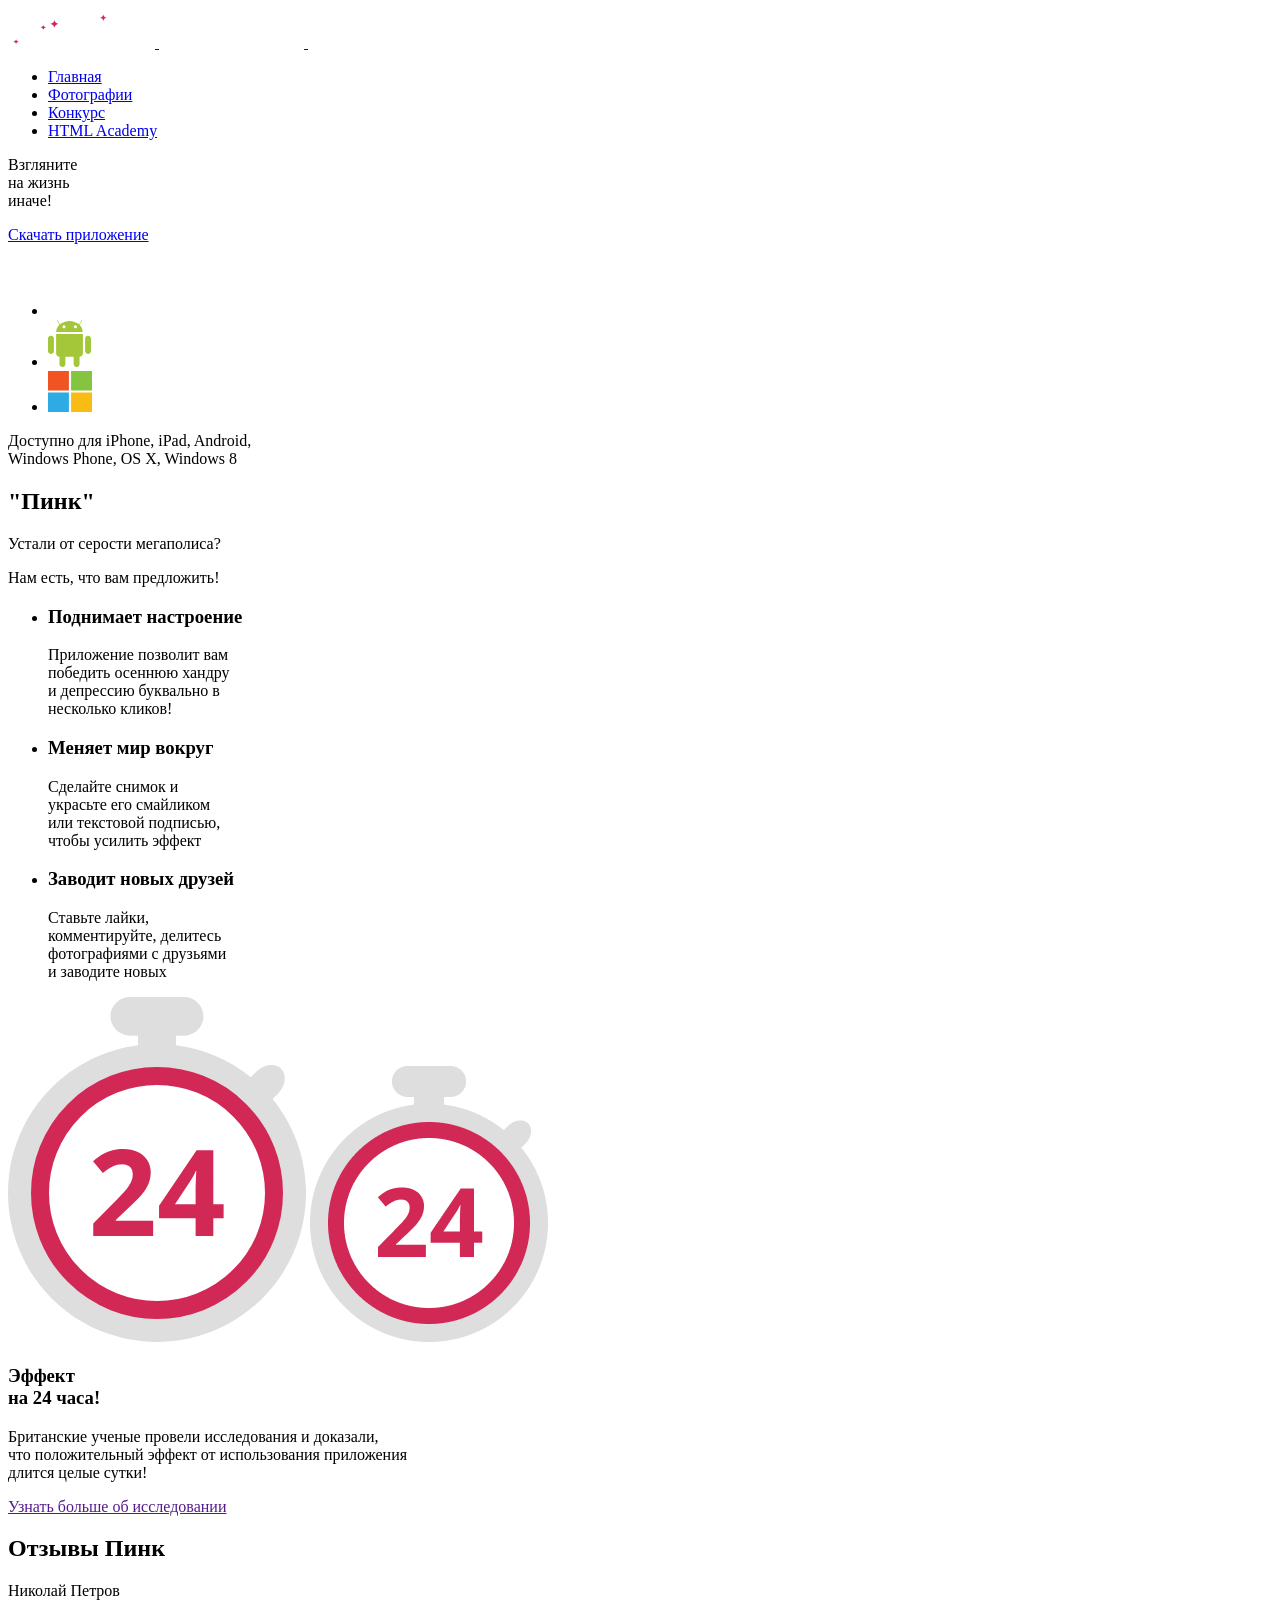
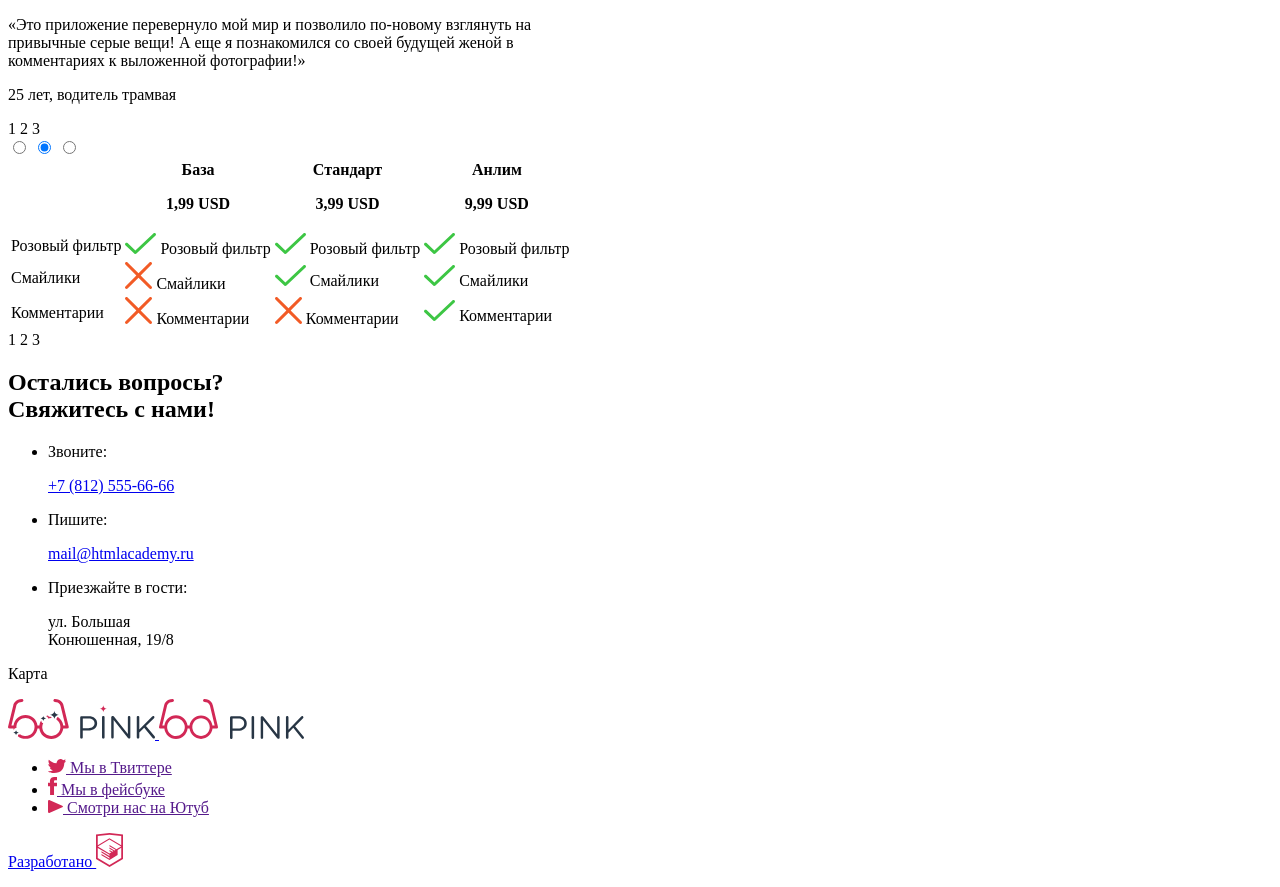
==== commit 0fad58dd: "стилизация" ====
--- a/source/index.html
+++ b/source/index.html
@@ -90,44 +90,6 @@
           </a>
         </div>
         <ul class="main-nav__list site-list">
-          <li class="site-list__item-logo"><a class="page-header__logo" href="index.html">
-              <svg class="site-list__logo-phone" width="74" height="23" viewBox="0 0 74 23" fill="none"
-                xmlns="http://www.w3.org/2000/svg">
-                <path
-                  d="M0.00496827 1.54857C0.00487772 1.21254 0.135804 0.889818 0.369742 0.649431C0.60368 0.409043 0.922049 0.27008 1.25676 0.262266H8.39001C13.4469 0.262266 16.7751 2.9645 16.7751 7.39179V7.45162C16.7751 12.2977 12.7415 14.8105 7.97274 14.8105H2.53836V21.611C2.55394 21.7874 2.53277 21.9651 2.47619 22.1329C2.41961 22.3006 2.32887 22.4547 2.20973 22.5854C2.09058 22.716 1.94565 22.8204 1.78416 22.8918C1.62266 22.9631 1.44812 23 1.27166 23C1.0952 23 0.920671 22.9631 0.759173 22.8918C0.597674 22.8204 0.452744 22.716 0.333602 22.5854C0.21446 22.4547 0.123708 22.3006 0.0671295 22.1329C0.0105515 21.9651 -0.0106138 21.7874 0.00496827 21.611V1.54857ZM8.07209 12.5171C11.7778 12.5171 14.2119 10.5228 14.2119 7.53139V7.47156C14.2119 4.26078 11.8175 2.59556 8.25092 2.59556H2.58804V12.4772L8.07209 12.5171Z"
-                  fill="white" />
-                <path
-                  d="M21.5935 1.38904C21.5779 1.21262 21.5991 1.03487 21.6556 0.867114C21.7122 0.699353 21.803 0.545245 21.9221 0.414596C22.0412 0.283947 22.1862 0.179616 22.3477 0.108238C22.5092 0.0368607 22.6837 0 22.8602 0C23.0366 0 23.2112 0.0368607 23.3727 0.108238C23.5342 0.179616 23.6791 0.283947 23.7982 0.414596C23.9174 0.545245 24.0081 0.699353 24.0647 0.867114C24.1213 1.03487 24.1425 1.21262 24.1269 1.38904V21.611C24.1425 21.7874 24.1213 21.9651 24.0647 22.1329C24.0081 22.3006 23.9174 22.4548 23.7982 22.5854C23.6791 22.7161 23.5342 22.8204 23.3727 22.8918C23.2112 22.9631 23.0366 23 22.8602 23C22.6837 23 22.5092 22.9631 22.3477 22.8918C22.1862 22.8204 22.0412 22.7161 21.9221 22.5854C21.803 22.4548 21.7122 22.3006 21.6556 22.1329C21.5991 21.9651 21.5779 21.7874 21.5935 21.611V1.38904Z"
-                  fill="white" />
-                <path
-                  d="M30.674 1.41895C30.6816 1.08908 30.8163 0.775007 31.0497 0.542621C31.2831 0.310235 31.597 0.177597 31.9258 0.172531H32.2735C32.5316 0.177833 32.7843 0.248188 33.0082 0.377127C33.2322 0.506065 33.4202 0.689448 33.5551 0.910412L47.1559 18.3104V1.35912C47.1559 1.0312 47.2857 0.7167 47.5168 0.484821C47.7478 0.252942 48.0611 0.122673 48.3879 0.122673C48.7146 0.122673 49.0279 0.252942 49.259 0.484821C49.49 0.7167 49.6198 1.0312 49.6198 1.35912V21.6508C49.6252 21.8051 49.5993 21.9589 49.5435 22.1028C49.4878 22.2467 49.4034 22.3777 49.2956 22.4878C49.1877 22.5979 49.0587 22.6848 48.9163 22.7432C48.7739 22.8016 48.6211 22.8303 48.4673 22.8275H48.3382C48.0744 22.8092 47.8184 22.7294 47.5908 22.5944C47.3631 22.4593 47.17 22.2728 47.0268 22.0497L33.1179 4.24085V21.6508C33.1158 21.9722 32.991 22.2805 32.7692 22.5124C32.5474 22.7442 32.2456 22.882 31.9258 22.8973C31.6008 22.892 31.291 22.7581 31.064 22.5246C30.8369 22.2911 30.711 21.9771 30.7137 21.6508V1.41895H30.674Z"
-                  fill="white" />
-                <path
-                  d="M55.9384 1.38904C55.9228 1.21262 55.944 1.03487 56.0005 0.867114C56.0571 0.699353 56.1479 0.545245 56.267 0.414596C56.3862 0.283947 56.5311 0.179616 56.6926 0.108238C56.8541 0.0368607 57.0286 0 57.2051 0C57.3815 0 57.5561 0.0368607 57.7176 0.108238C57.8791 0.179616 58.024 0.283947 58.1431 0.414596C58.2623 0.545245 58.353 0.699353 58.4096 0.867114C58.4662 1.03487 58.4874 1.21262 58.4718 1.38904V13.6837L71.2282 0.551443C71.4899 0.279712 71.8455 0.119105 72.2216 0.10273C72.5468 0.115453 72.8548 0.252812 73.0821 0.486531C73.3094 0.72025 73.4388 1.03254 73.4436 1.35912C73.4366 1.52896 73.3961 1.69572 73.3245 1.84975C73.2529 2.00379 73.1516 2.14205 73.0264 2.25655L65.0785 10.1539L73.6523 20.6836C73.8764 20.9441 73.9998 21.2768 74 21.6209C73.9961 21.7933 73.9583 21.9633 73.8887 22.121C73.8191 22.2786 73.719 22.4209 73.5943 22.5395C73.4696 22.6582 73.3228 22.7509 73.1622 22.8123C73.0016 22.8737 72.8305 22.9026 72.6588 22.8973C72.4588 22.8891 72.2639 22.8322 72.0908 22.7314C71.9177 22.6306 71.7716 22.4891 71.6653 22.3189L63.3001 11.859L58.4718 16.7051V21.591C58.4718 21.7573 58.4391 21.922 58.3757 22.0756C58.3123 22.2293 58.2194 22.3689 58.1022 22.4865C57.9851 22.6041 57.846 22.6973 57.6929 22.761C57.5398 22.8246 57.3757 22.8574 57.21 22.8574C57.0443 22.8574 56.8803 22.8246 56.7272 22.761C56.5741 22.6973 56.435 22.6041 56.3179 22.4865C56.2007 22.3689 56.1078 22.2293 56.0443 22.0756C55.9809 21.922 55.9483 21.7573 55.9483 21.591V1.38904H55.9384Z"
-                  fill="white" />
-              </svg>
-            </a>
-            <a class="page-header__logo" href="index.html">
-              <svg class="site-list__logo-tablet" width="145" height="40" viewBox="0 0 145 40" fill="none"
-                xmlns="http://www.w3.org/2000/svg">
-                <path fill-rule="evenodd" clip-rule="evenodd"
-                  d="M53.8917 6.58616L58.9302 27.7312C59.0013 27.9491 59.0184 28.1815 58.98 28.4078C58.9417 28.6341 58.849 28.8472 58.7102 29.0284C58.5715 29.2096 58.3909 29.3532 58.1845 29.4465C57.978 29.5398 57.7522 29.58 57.5268 29.5635H53.5201C52.8298 35.3747 47.9494 39.8784 42.0315 39.8784C36.1136 39.8784 31.2332 35.3747 30.543 29.5635H28.5778C27.8869 35.442 22.9527 40 16.9685 40C10.9742 40 6.0335 35.4266 5.35571 29.5337H1.45014C1.22961 29.5445 1.00974 29.5014 0.808914 29.4082C0.608085 29.315 0.432119 29.1743 0.295711 28.9979C0.159304 28.8214 0.0664152 28.6144 0.0248022 28.3941C-0.0168108 28.1737 -0.00593994 27.9464 0.0565069 27.7312L5.10477 6.58616C5.45562 4.25872 7.63865 0 13.4861 0C13.8738 0 14.2456 0.156518 14.5197 0.435122C14.7939 0.713727 14.9479 1.0916 14.9479 1.4856C14.9479 1.87961 14.7939 2.25748 14.5197 2.53608C14.2456 2.81468 13.8738 2.9712 13.4861 2.9712C8.7789 2.9712 8.04797 6.6654 7.9895 7.07146L3.3408 26.6022H5.37467C6.12089 20.7847 11.0272 16.2918 16.9685 16.2918C22.9066 16.2918 27.8107 20.7798 28.5611 26.5926L30.5587 26.6017C31.3043 20.8518 36.1567 16.4134 42.0315 16.4134C47.9178 16.4134 52.7776 20.8691 53.5086 26.6353V26.5824H55.6459L51.007 7.07146C50.9387 6.6654 50.237 2.9712 45.5104 2.9712C45.1227 2.9712 44.7509 2.81468 44.4767 2.53608C44.2026 2.25748 44.0485 1.87961 44.0485 1.4856C44.0485 1.0916 44.2026 0.713727 44.4767 0.435122C44.7509 0.156518 45.1227 0 45.5104 0C51.3578 0 53.5408 4.25872 53.8917 6.58616ZM25.6722 29.5635C25.7448 29.1018 25.7825 28.6283 25.7825 28.1459C25.7825 27.6164 25.7371 27.0977 25.65 26.5935C24.9252 22.3982 21.3141 19.2097 16.9685 19.2097C12.6203 19.2097 9.00753 22.402 8.28571 26.601C8.19945 27.1028 8.15447 27.619 8.15447 28.1459C8.15447 28.6205 8.19096 29.0864 8.26125 29.541C8.92191 33.8136 12.5687 37.0821 16.9685 37.0821C21.3605 37.0821 25.0023 33.8251 25.6722 29.5635ZM50.6138 29.5635C50.6874 29.102 50.7256 28.6285 50.7256 28.1459C50.7256 23.2777 46.8331 19.3313 42.0315 19.3313C37.2299 19.3313 33.3374 23.2777 33.3374 28.1459C33.3374 28.6285 33.3756 29.102 33.4492 29.5635C34.118 33.7577 37.7058 36.9605 42.0315 36.9605C46.3572 36.9605 49.945 33.7577 50.6138 29.5635Z"
-                  fill="white" />
-                <path
-                  d="M71.005 18.5486C71.0049 18.2125 71.1358 17.8898 71.3697 17.6494C71.6037 17.409 71.9221 17.2701 72.2568 17.2623H79.39C84.4469 17.2623 87.7751 19.9645 87.7751 24.3918V24.4516C87.7751 29.2977 83.7415 31.8105 78.9727 31.8105H73.5384V38.611C73.5539 38.7874 73.5328 38.9651 73.4762 39.1329C73.4196 39.3006 73.3289 39.4547 73.2097 39.5854C73.0906 39.716 72.9457 39.8204 72.7842 39.8918C72.6227 39.9631 72.4481 40 72.2717 40C72.0952 40 71.9207 39.9631 71.7592 39.8918C71.5977 39.8204 71.4527 39.716 71.3336 39.5854C71.2145 39.4547 71.1237 39.3006 71.0671 39.1329C71.0106 38.9651 70.9894 38.7874 71.005 38.611V18.5486ZM79.0721 29.5171C82.7778 29.5171 85.2119 27.5228 85.2119 24.5314V24.4716C85.2119 21.2608 82.8175 19.5956 79.2509 19.5956H73.588V29.4772L79.0721 29.5171Z"
-                  fill="white" />
-                <path
-                  d="M92.5935 18.389C92.5779 18.2126 92.5991 18.0349 92.6556 17.8671C92.7122 17.6994 92.803 17.5452 92.9221 17.4146C93.0412 17.2839 93.1862 17.1796 93.3477 17.1082C93.5092 17.0369 93.6837 17 93.8602 17C94.0366 17 94.2112 17.0369 94.3727 17.1082C94.5342 17.1796 94.6791 17.2839 94.7982 17.4146C94.9174 17.5452 95.0081 17.6994 95.0647 17.8671C95.1213 18.0349 95.1424 18.2126 95.1269 18.389V38.611C95.1424 38.7874 95.1213 38.9651 95.0647 39.1329C95.0081 39.3006 94.9174 39.4548 94.7982 39.5854C94.6791 39.7161 94.5342 39.8204 94.3727 39.8918C94.2112 39.9631 94.0366 40 93.8602 40C93.6837 40 93.5092 39.9631 93.3477 39.8918C93.1862 39.8204 93.0412 39.7161 92.9221 39.5854C92.803 39.4548 92.7122 39.3006 92.6556 39.1329C92.5991 38.9651 92.5779 38.7874 92.5935 38.611V18.389Z"
-                  fill="white" />
-                <path
-                  d="M101.674 18.419C101.682 18.0891 101.816 17.775 102.05 17.5426C102.283 17.3102 102.597 17.1776 102.926 17.1725H103.273C103.532 17.1778 103.784 17.2482 104.008 17.3771C104.232 17.5061 104.42 17.6894 104.555 17.9104L118.156 35.3104V18.3591C118.156 18.0312 118.286 17.7167 118.517 17.4848C118.748 17.2529 119.061 17.1227 119.388 17.1227C119.715 17.1227 120.028 17.2529 120.259 17.4848C120.49 17.7167 120.62 18.0312 120.62 18.3591V38.6508C120.625 38.8051 120.599 38.9589 120.544 39.1028C120.488 39.2467 120.403 39.3777 120.296 39.4878C120.188 39.5979 120.059 39.6848 119.916 39.7432C119.774 39.8016 119.621 39.8303 119.467 39.8275H119.338C119.074 39.8092 118.818 39.7294 118.591 39.5944C118.363 39.4594 118.17 39.2728 118.027 39.0497L104.118 21.2408V38.6508C104.116 38.9722 103.991 39.2805 103.769 39.5124C103.547 39.7442 103.246 39.882 102.926 39.8973C102.601 39.892 102.291 39.7581 102.064 39.5246C101.837 39.2911 101.711 38.9771 101.714 38.6508V18.419H101.674Z"
-                  fill="white" />
-                <path
-                  d="M126.938 18.389C126.923 18.2126 126.944 18.0349 127.001 17.8671C127.057 17.6994 127.148 17.5452 127.267 17.4146C127.386 17.2839 127.531 17.1796 127.693 17.1082C127.854 17.0369 128.029 17 128.205 17C128.382 17 128.556 17.0369 128.718 17.1082C128.879 17.1796 129.024 17.2839 129.143 17.4146C129.262 17.5452 129.353 17.6994 129.41 17.8671C129.466 18.0349 129.487 18.2126 129.472 18.389V30.6837L142.228 17.5514C142.49 17.2797 142.845 17.1191 143.222 17.1027C143.547 17.1155 143.855 17.2528 144.082 17.4865C144.309 17.7202 144.439 18.0325 144.444 18.3591C144.437 18.529 144.396 18.6957 144.325 18.8498C144.253 19.0038 144.152 19.1421 144.026 19.2565L136.078 27.1539L144.652 37.6836C144.876 37.9441 145 38.2768 145 38.6209C144.996 38.7933 144.958 38.9633 144.889 39.121C144.819 39.2786 144.719 39.4209 144.594 39.5395C144.47 39.6582 144.323 39.7509 144.162 39.8123C144.002 39.8737 143.831 39.9026 143.659 39.8973C143.459 39.8891 143.264 39.8322 143.091 39.7314C142.918 39.6306 142.772 39.4891 142.665 39.3189L134.3 28.859L129.472 33.7051V38.591C129.472 38.7573 129.439 38.922 129.376 39.0756C129.312 39.2293 129.219 39.3689 129.102 39.4865C128.985 39.6041 128.846 39.6973 128.693 39.761C128.54 39.8246 128.376 39.8574 128.21 39.8574C128.044 39.8574 127.88 39.8246 127.727 39.761C127.574 39.6973 127.435 39.6041 127.318 39.4865C127.201 39.3689 127.108 39.2293 127.044 39.0756C126.981 38.922 126.948 38.7573 126.948 38.591V18.389H126.938Z"
-                  fill="white" />
-              </svg>
-            </a>
-          </li>
           <li class="site-list__item--active"><a class="site-list__link--active" href="index.html">Главная</a></li>
           <li class="site-list__item"><a class="site-list__link" href="catalog.html">Фотографии</a></li>
           <li class="site-list__item"><a class="site-list__link" href="form.html">Конкурс</a></li>
@@ -199,7 +161,6 @@
       </div>
       <div class="advantages">
         <div class="advantages-wrapper">
-          <img class="advantages__img container" src="img/hellophone.png" alt="Изображение смартфона">
           <ul class="advantages__list container">
             <li class="advantages__item-grey">
               <h3 class="advantages__title">Поднимает настроение</h3>
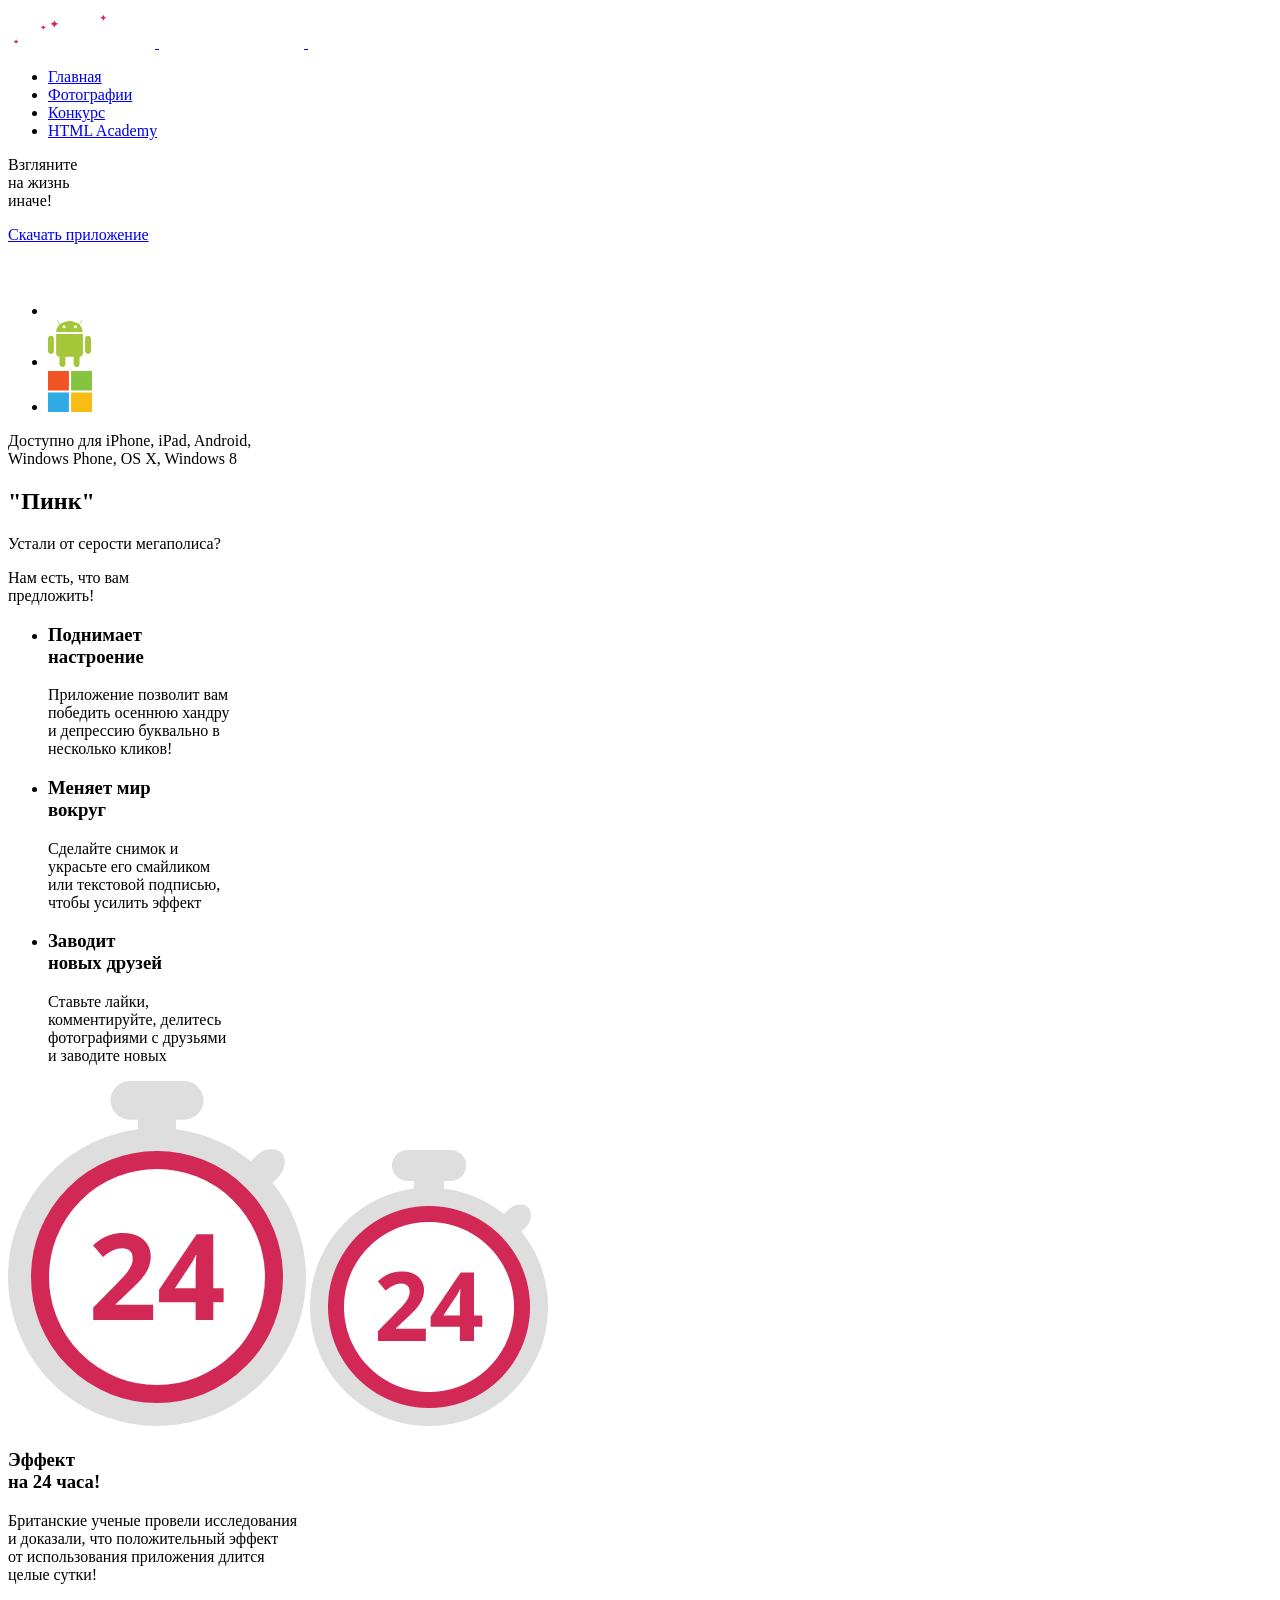
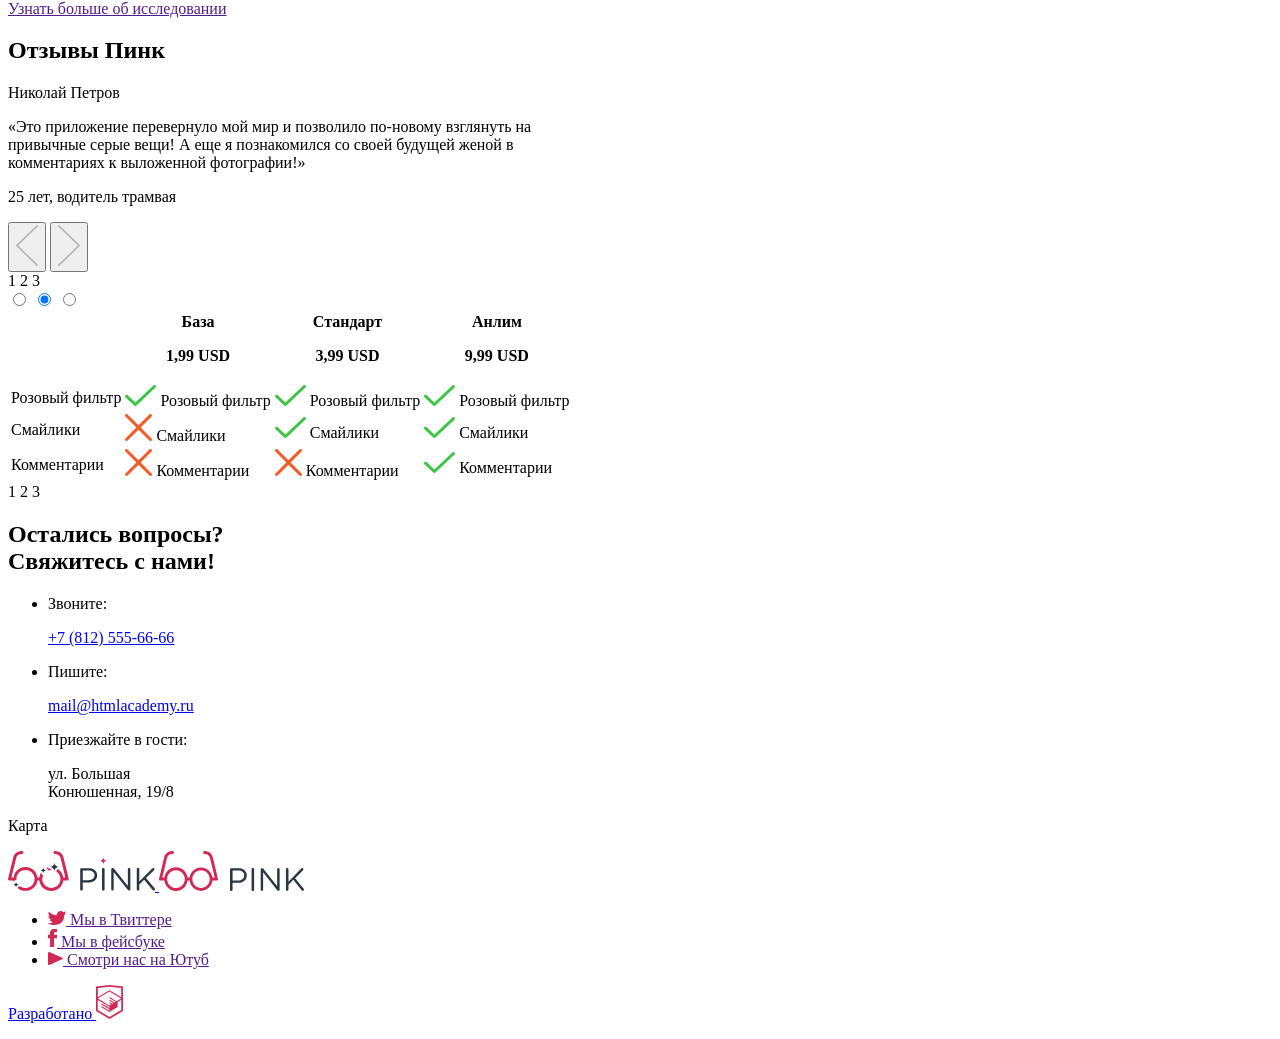
==== commit ad6b7614: "стилизация" ====
--- a/source/index.html
+++ b/source/index.html
@@ -50,8 +50,6 @@
                 d="M10.785 33.6407C10.056 33.6355 9.35856 33.3471 8.84491 32.8384C8.33126 32.3298 8.04302 31.6421 8.04303 30.9253C8.04304 31.6438 7.75342 32.333 7.2376 32.8419C6.72178 33.3508 6.02182 33.6381 5.29102 33.6407C6.02182 33.6433 6.72178 33.9305 7.2376 34.4395C7.75342 34.9484 8.04304 35.6376 8.04303 36.356C8.04302 35.6393 8.33126 34.9516 8.84491 34.4429C9.35856 33.9343 10.056 33.6459 10.785 33.6407Z"
                 fill="#D22856" />
             </svg>
-          </a>
-          <a class="page-header__logo" href="index.html">
             <svg class="page-header__logo-tablet" width="145" height="40" viewBox="0 0 145 40" fill="none"
               xmlns="http://www.w3.org/2000/svg">
               <path fill-rule="evenodd" clip-rule="evenodd"
@@ -70,8 +68,6 @@
                 d="M126.938 18.389C126.923 18.2126 126.944 18.0349 127.001 17.8671C127.057 17.6994 127.148 17.5452 127.267 17.4146C127.386 17.2839 127.531 17.1796 127.693 17.1082C127.854 17.0369 128.029 17 128.205 17C128.382 17 128.556 17.0369 128.718 17.1082C128.879 17.1796 129.024 17.2839 129.143 17.4146C129.262 17.5452 129.353 17.6994 129.41 17.8671C129.466 18.0349 129.487 18.2126 129.472 18.389V30.6837L142.228 17.5514C142.49 17.2797 142.845 17.1191 143.222 17.1027C143.547 17.1155 143.855 17.2528 144.082 17.4865C144.309 17.7202 144.439 18.0325 144.444 18.3591C144.437 18.529 144.396 18.6957 144.325 18.8498C144.253 19.0038 144.152 19.1421 144.026 19.2565L136.078 27.1539L144.652 37.6836C144.876 37.9441 145 38.2768 145 38.6209C144.996 38.7933 144.958 38.9633 144.889 39.121C144.819 39.2786 144.719 39.4209 144.594 39.5395C144.47 39.6582 144.323 39.7509 144.162 39.8123C144.002 39.8737 143.831 39.9026 143.659 39.8973C143.459 39.8891 143.264 39.8322 143.091 39.7314C142.918 39.6306 142.772 39.4891 142.665 39.3189L134.3 28.859L129.472 33.7051V38.591C129.472 38.7573 129.439 38.922 129.376 39.0756C129.312 39.2293 129.219 39.3689 129.102 39.4865C128.985 39.6041 128.846 39.6973 128.693 39.761C128.54 39.8246 128.376 39.8574 128.21 39.8574C128.044 39.8574 127.88 39.8246 127.727 39.761C127.574 39.6973 127.435 39.6041 127.318 39.4865C127.201 39.3689 127.108 39.2293 127.044 39.0756C126.981 38.922 126.948 38.7573 126.948 38.591V18.389H126.938Z"
                 fill="white" />
             </svg>
-          </a>
-          <a class="page-header__logo" href="index.html">
             <svg class="page-header__logo-phone" width="74" height="23" viewBox="0 0 74 23" fill="none"
               xmlns="http://www.w3.org/2000/svg">
               <path
@@ -156,28 +152,28 @@
       <div class="container">
         <h1 class="visually-hidden">"Пинк"</h1>
         <p class="offer__text">Устали от серости мегаполиса?</p>
-        <p class="offer__text">Нам есть, что вам
+        <p class="offer__text">Нам есть, что вам <br class="offer__br">
           предложить!</p>
       </div>
       <div class="advantages">
         <div class="advantages-wrapper">
           <ul class="advantages__list container">
             <li class="advantages__item-grey">
-              <h3 class="advantages__title">Поднимает настроение</h3>
+              <h3 class="advantages__title">Поднимает <br class="advantages__br"> настроение</h3>
               <p class="advantages__text">
                 Приложение позволит вам <br> победить осеннюю хандру <br> и депрессию буквально в <br>
                 несколько кликов!
               </p>
             </li>
             <li class="advantages__item-pink">
-              <h3 class="advantages__title">Меняет мир вокруг</h3>
+              <h3 class="advantages__title">Меняет мир <br class="advantages__br"> вокруг</h3>
               <p class="advantages__text">
                 Сделайте снимок и <br> украсьте его смайликом <br> или текстовой подписью, <br> чтобы
                 усилить эффект
               </p>
             </li>
             <li class="advantages__item-hello">
-              <h3 class="advantages__title">Заводит новых друзей</h3>
+              <h3 class="advantages__title">Заводит <br class="advantages__br"> новых друзей</h3>
               <p class="advantages__text">
                 Ставьте лайки, <br> комментируйте, делитесь <br> фотографиями с друзьями <br> и заводите
                 новых
@@ -192,18 +188,16 @@
               <img class="clock__img-tablet" src="img/clock-tablet.png" alt="Изображение часов с числом 24">
             </div>
             <div class="research">
-              <h3 class="research__title">Эффект <br> на 24 часа!</h3>
+              <h3 class="research__title">Эффект <br class="research__br"> на 24 часа!</h3>
               <p class="research__text">
-                Британские ученые провели исследования и доказали, <br> что положительный эффект от
-                использования
-                приложения
-                <br>
-                длится целые сутки!
+                Британские ученые провели исследования <br> и доказали, что положительный эффект <br> от
+                использования приложения длится <br> целые сутки!
               </p>
               <a class="research__link" href="">Узнать больше об исследовании</a>
             </div>
           </div>
         </div>
+      </div>
     </section>
     <section class="reviews">
       <div class="reviews__inner container">
@@ -219,10 +213,24 @@
                 фотографии!»
               </p>
               <p class="reviews__info">25 лет, водитель трамвая</p>
+              <button class="reviews__btn-left"><svg class="reviews__arrow-left" width="22" height="41"
+                  viewBox="0 0 22 41" fill="none" xmlns="http://www.w3.org/2000/svg">
+                  <path opacity="0.3"
+                    d="M2.0413 20.5035L21.7483 1.4144C21.8281 1.3379 21.8914 1.24683 21.9346 1.14646C21.9778 1.04608 22 0.938398 22 0.829635C22 0.720871 21.9778 0.613187 21.9346 0.512814C21.8914 0.41244 21.8281 0.321369 21.7483 0.24487C21.6686 0.167255 21.5738 0.105671 21.4694 0.0636507C21.365 0.0216304 21.2532 0 21.1401 0C21.0271 0 20.9153 0.0216304 20.8109 0.0636507C20.7065 0.105671 20.6117 0.167255 20.532 0.24487L0.252535 19.9088C0.17249 19.9862 0.108978 20.0781 0.0656429 20.1793C0.0223074 20.2805 0 20.389 0 20.4985C0 20.6081 0.0223074 20.7166 0.0656429 20.8178C0.108978 20.919 0.17249 21.0109 0.252535 21.0883L20.532 40.7621C20.6967 40.9157 20.9167 41.001 21.1453 41C21.3139 40.9985 21.4783 40.9488 21.6181 40.8572C21.7578 40.7656 21.8666 40.6362 21.9309 40.485C21.9952 40.3339 22.0122 40.1677 21.9797 40.0072C21.9473 39.8467 21.8668 39.6991 21.7483 39.5827L2.0413 20.5035Z"
+                    fill="#283645" />
+                </svg>
+              </button>
+              <button class="reviews__btn-right"><svg class="reviews__arrow-right" width="22" height="41"
+                  viewBox="0 0 22 41" fill="none" xmlns="http://www.w3.org/2000/svg">
+                  <path opacity="0.3"
+                    d="M19.9587 20.4965L0.251671 39.5856C0.171938 39.6621 0.108643 39.7532 0.065443 39.8535C0.0222435 39.9539 0 40.0616 0 40.1704C0 40.2791 0.0222435 40.3868 0.065443 40.4872C0.108643 40.5876 0.171938 40.6786 0.251671 40.7551C0.33144 40.8327 0.426224 40.8943 0.530588 40.9363C0.634953 40.9784 0.746847 41 0.859852 41C0.972857 41 1.08475 40.9784 1.18911 40.9363C1.29348 40.8943 1.38826 40.8327 1.46803 40.7551L21.7475 21.0912C21.8275 21.0138 21.891 20.9219 21.9344 20.8207C21.9777 20.7195 22 20.611 22 20.5015C22 20.3919 21.9777 20.2834 21.9344 20.1822C21.891 20.081 21.8275 19.9891 21.7475 19.9117L1.46803 0.237877C1.30326 0.0842934 1.08329 -0.00102615 0.85474 7.62939e-06C0.6861 0.00154114 0.52166 0.0511971 0.381939 0.14278C0.24222 0.234364 0.133411 0.363811 0.069088 0.51498C0.00476646 0.666149 -0.0122204 0.83234 0.0202503 0.992809C0.052721 1.15328 0.133209 1.30093 0.251671 1.41732L19.9587 20.4965Z"
+                    fill="#283645" />
+                </svg>
+              </button>
               <div class="reviews__slider-wrapper">
-                <label class="slider-items__btn" for="review-radio-1">1</label>
-                <label class="slider-items__btn slider-items__btn--active" for="reviews-radio-2">2</label>
-                <label class="slider-items__btn" for="reviews-radio-3">3</label>
+                <label class="slider-items__btn slider-items__btn--active" for="radio1">1</label>
+                <label class="slider-items__btn" for="radio2">2</label>
+                <label class="slider-items__btn" for="radio3">3</label>
               </div>
             </div>
           </div>
@@ -235,9 +243,9 @@
     <section class="prices">
       <div class="prices__wrapper">
         <div class="prices__items">
-          <input class="prices__switcher" type="radio" name="price" id="prices-radio-1">
-          <input class="prices__switcher" type="radio" name="price" id="prices-radio-2" checked>
-          <input class="prices__switcher" type="radio" name="price" id="prices-radio-3">
+          <input class="prices__switcher" type="radio" name="price" id="radio1">
+          <input class="prices__switcher" type="radio" name="price" id="radio2" checked>
+          <input class="prices__switcher" type="radio" name="price" id="radio3">
           <table class="prices__list">
             <thead class="prices__list-thead">
               <tr>
@@ -330,9 +338,9 @@
             </tbody>
           </table>
           <div class="slider-items slider-items--none prices__nav">
-            <label class="slider-items__btn" for="prices-radio-1">1</label>
-            <label class="slider-items__btn slider-items__btn--active" for="price-radio-2">2</label>
-            <label class="slider-items__btn" for="prices-radio-3">3</label>
+            <label class="slider-items__btn" for="radio1">1</label>
+            <label class="slider-items__btn slider-items__btn--active" for="radio2">2</label>
+            <label class="slider-items__btn" for="radio3">3</label>
           </div>
         </div>
       </div>
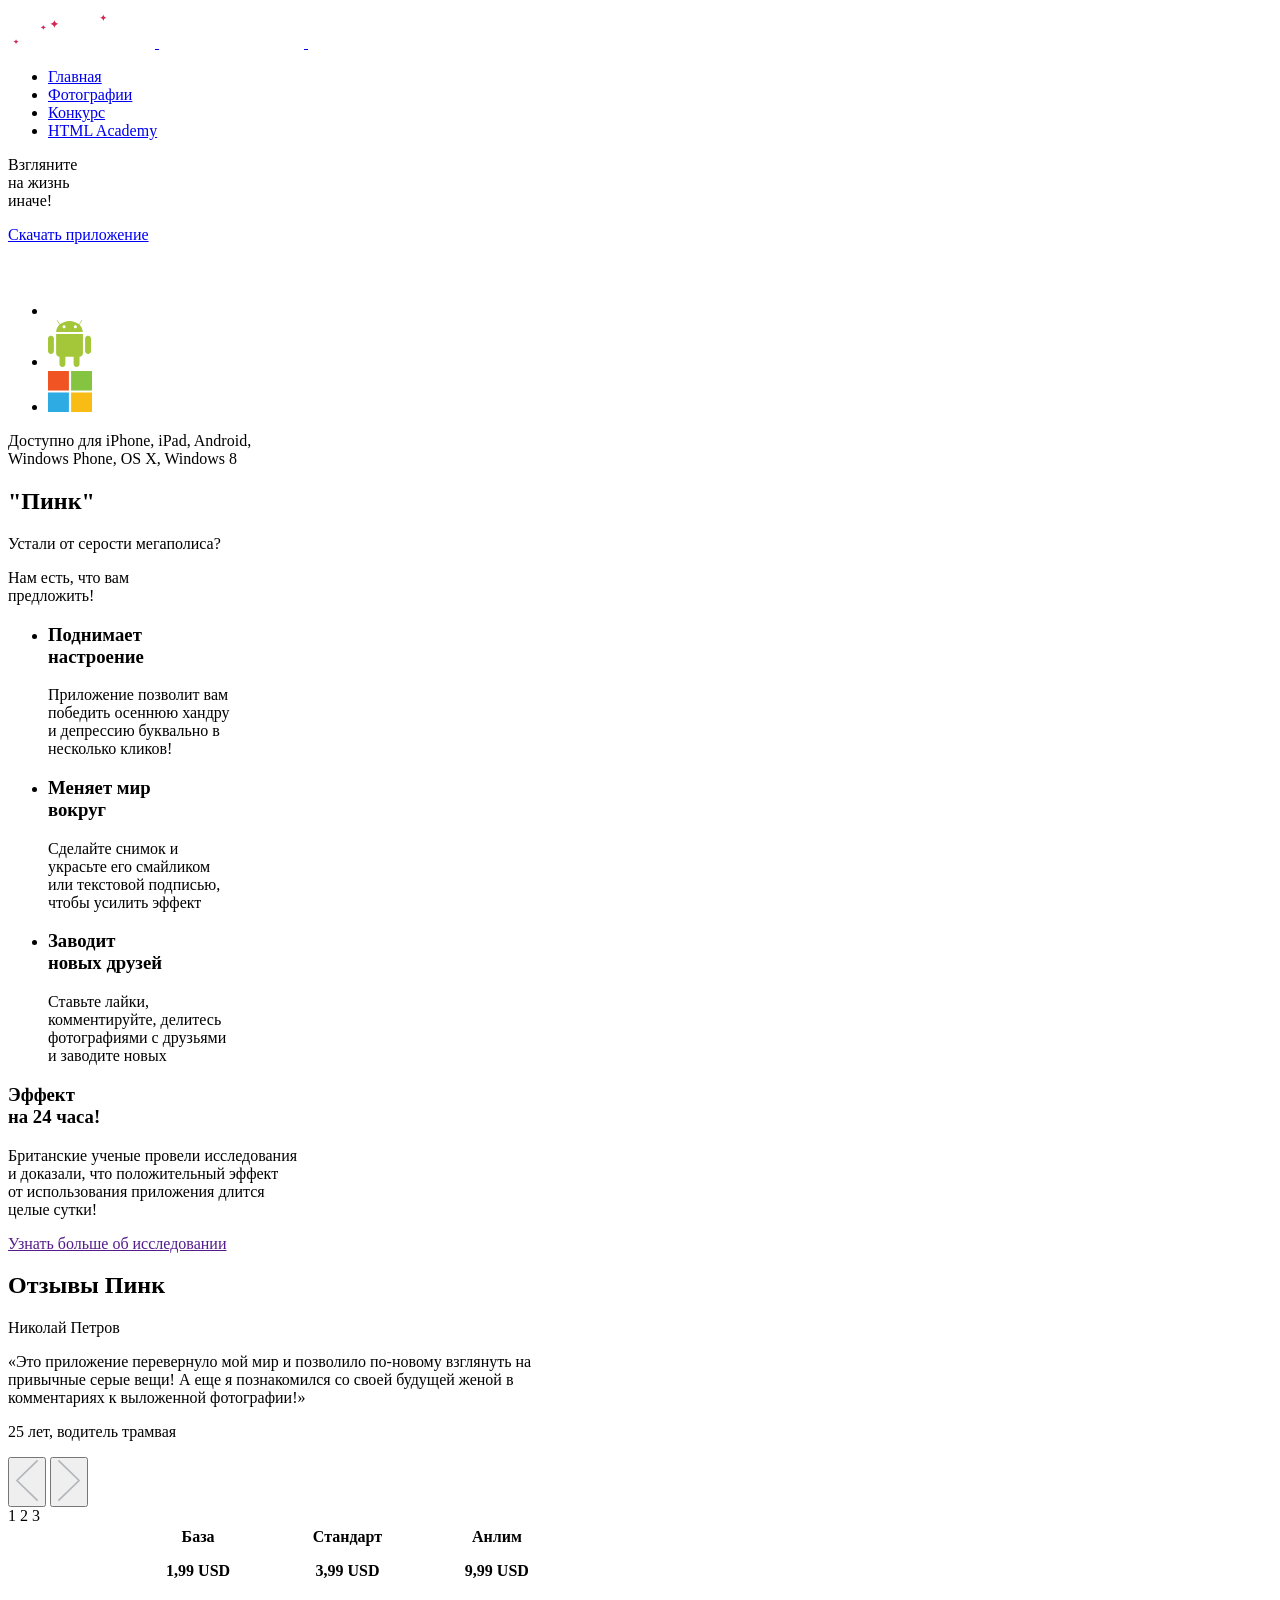
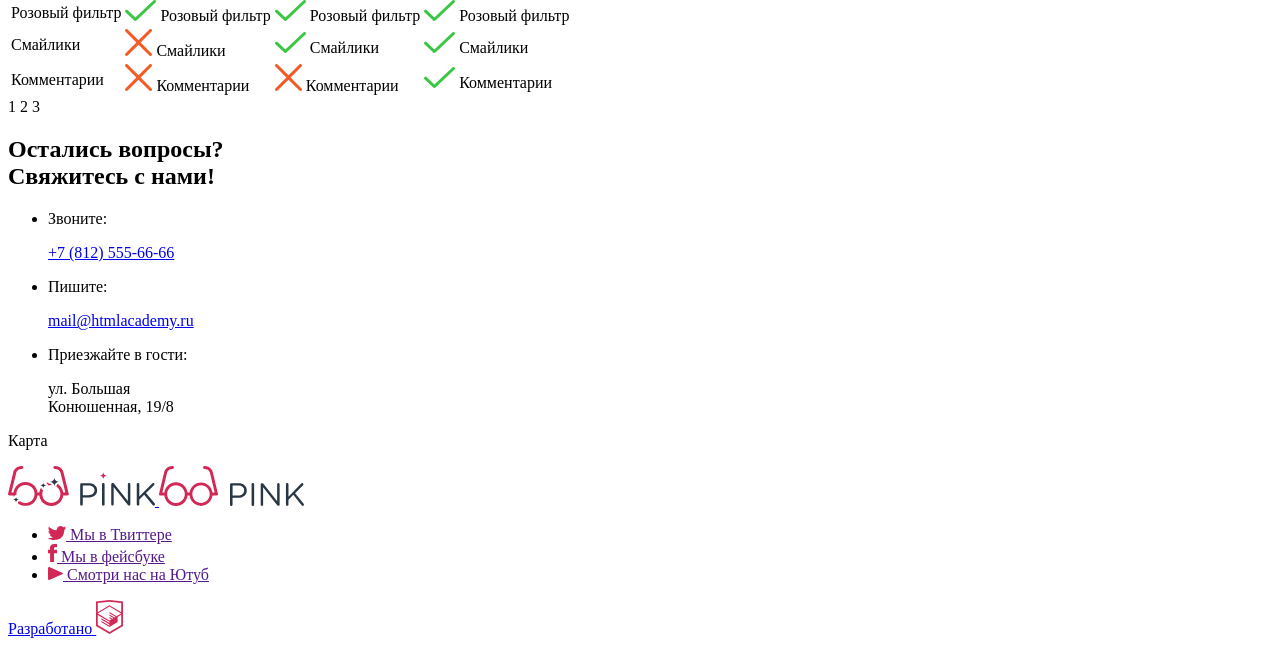
==== commit 044ec1e2: "стилизация" ====
--- a/source/index.html
+++ b/source/index.html
@@ -85,8 +85,9 @@
             </svg>
           </a>
         </div>
-        <ul class="main-nav__list site-list">
-          <li class="site-list__item--active"><a class="site-list__link--active" href="index.html">Главная</a></li>
+        <ul class="site-list">
+          <li class="site-list__item site-list__item--active"><a class="site-list__link site-list__link--active"
+              href="index.html">Главная</a></li>
           <li class="site-list__item"><a class="site-list__link" href="catalog.html">Фотографии</a></li>
           <li class="site-list__item"><a class="site-list__link" href="form.html">Конкурс</a></li>
           <li class="site-list__item"><a class="site-list__link"
@@ -183,10 +184,6 @@
         </div>
         <div class="research-wrapper">
           <div class="effect-time container">
-            <div class="clock">
-              <img class="clock__img" src="img/clock.svg" alt="Изображение часов с числом 24">
-              <img class="clock__img-tablet" src="img/clock-tablet.png" alt="Изображение часов с числом 24">
-            </div>
             <div class="research">
               <h3 class="research__title">Эффект <br class="research__br"> на 24 часа!</h3>
               <p class="research__text">
@@ -228,9 +225,9 @@
                 </svg>
               </button>
               <div class="reviews__slider-wrapper">
-                <label class="slider-items__btn slider-items__btn--active" for="radio1">1</label>
-                <label class="slider-items__btn" for="radio2">2</label>
-                <label class="slider-items__btn" for="radio3">3</label>
+                <label class="reviews__btn reviews__btn--active" for="radio1">1</label>
+                <label class="reviews__btn" for="radio2">2</label>
+                <label class="reviews__btn" for="radio3">3</label>
               </div>
             </div>
           </div>
@@ -243,9 +240,6 @@
     <section class="prices">
       <div class="prices__wrapper">
         <div class="prices__items">
-          <input class="prices__switcher" type="radio" name="price" id="radio1">
-          <input class="prices__switcher" type="radio" name="price" id="radio2" checked>
-          <input class="prices__switcher" type="radio" name="price" id="radio3">
           <table class="prices__list">
             <thead class="prices__list-thead">
               <tr>
@@ -375,8 +369,8 @@
   <footer class="main-footer">
     <div class="main-footer__container">
       <div class="footer-logo">
-        <a class="main-footer__desk-logo" href="index.html">
-          <svg class="main-footer_desk-logo" width="147" height="40" viewBox="0 0 147 40" fill="none"
+        <a class="main-footer__logo" href="index.html">
+          <svg class="main-footer__desk-logo" width="147" height="40" viewBox="0 0 147 40" fill="none"
             xmlns="http://www.w3.org/2000/svg">
             <path
               d="M72.1933 18.4251C72.1932 18.0924 72.3255 17.7728 72.562 17.5348C72.7985 17.2967 73.1204 17.1591 73.4588 17.1514H80.6703C85.7826 17.1514 89.1473 19.8272 89.1473 24.2113V24.2705C89.1473 29.0693 85.0695 31.5575 80.2484 31.5575H74.7544V38.2916C74.7702 38.4663 74.7488 38.6423 74.6916 38.8084C74.6344 38.9745 74.5426 39.1271 74.4222 39.2565C74.3017 39.3859 74.1552 39.4892 73.992 39.5599C73.8287 39.6306 73.6522 39.6671 73.4738 39.6671C73.2954 39.6671 73.119 39.6306 72.9557 39.5599C72.7925 39.4892 72.6459 39.3859 72.5255 39.2565C72.405 39.1271 72.3133 38.9745 72.2561 38.8084C72.1989 38.6423 72.1775 38.4663 72.1933 38.2916V18.4251ZM80.3489 29.2865C84.0952 29.2865 86.556 27.3117 86.556 24.3495V24.2903C86.556 21.1108 84.1354 19.4619 80.5297 19.4619H74.8047V29.247L80.3489 29.2865Z"
@@ -409,10 +403,8 @@
               d="M10.785 33.6406C10.056 33.6354 9.35856 33.347 8.84491 32.8384C8.33126 32.3297 8.04302 31.642 8.04303 30.9253C8.04304 31.6437 7.75342 32.3329 7.2376 32.8419C6.72178 33.3508 6.02182 33.638 5.29102 33.6406C6.02182 33.6433 6.72178 33.9305 7.2376 34.4394C7.75342 34.9484 8.04304 35.6375 8.04303 36.356C8.04302 35.6392 8.33126 34.9516 8.84491 34.4429C9.35856 33.9342 10.056 33.6459 10.785 33.6406Z"
               fill="#283645" />
           </svg>
-
-        </a>
-        <a class="main-footer__logo" href="index.html">
-          <svg width="145" height="40" viewBox="0 0 145 40" fill="none" xmlns="http://www.w3.org/2000/svg">
+          <svg class="main-footer__svg-logo" width="145" height="40" viewBox="0 0 145 40" fill="none"
+            xmlns="http://www.w3.org/2000/svg">
             <path
               d="M71.005 18.5486C71.0049 18.2125 71.1358 17.8898 71.3697 17.6494C71.6037 17.409 71.922 17.2701 72.2568 17.2623H79.39C84.4469 17.2623 87.7751 19.9645 87.7751 24.3918V24.4516C87.7751 29.2977 83.7415 31.8105 78.9727 31.8105H73.5384V38.611C73.5539 38.7874 73.5328 38.9651 73.4762 39.1329C73.4196 39.3006 73.3289 39.4547 73.2097 39.5854C73.0906 39.716 72.9457 39.8204 72.7842 39.8918C72.6227 39.9631 72.4481 40 72.2717 40C72.0952 40 71.9207 39.9631 71.7592 39.8918C71.5977 39.8204 71.4527 39.716 71.3336 39.5854C71.2145 39.4547 71.1237 39.3006 71.0671 39.1329C71.0106 38.9651 70.9894 38.7874 71.005 38.611V18.5486ZM79.0721 29.5171C82.7778 29.5171 85.2119 27.5228 85.2119 24.5314V24.4716C85.2119 21.2608 82.8175 19.5956 79.2509 19.5956H73.588V29.4772L79.0721 29.5171Z"
               fill="#283645" />
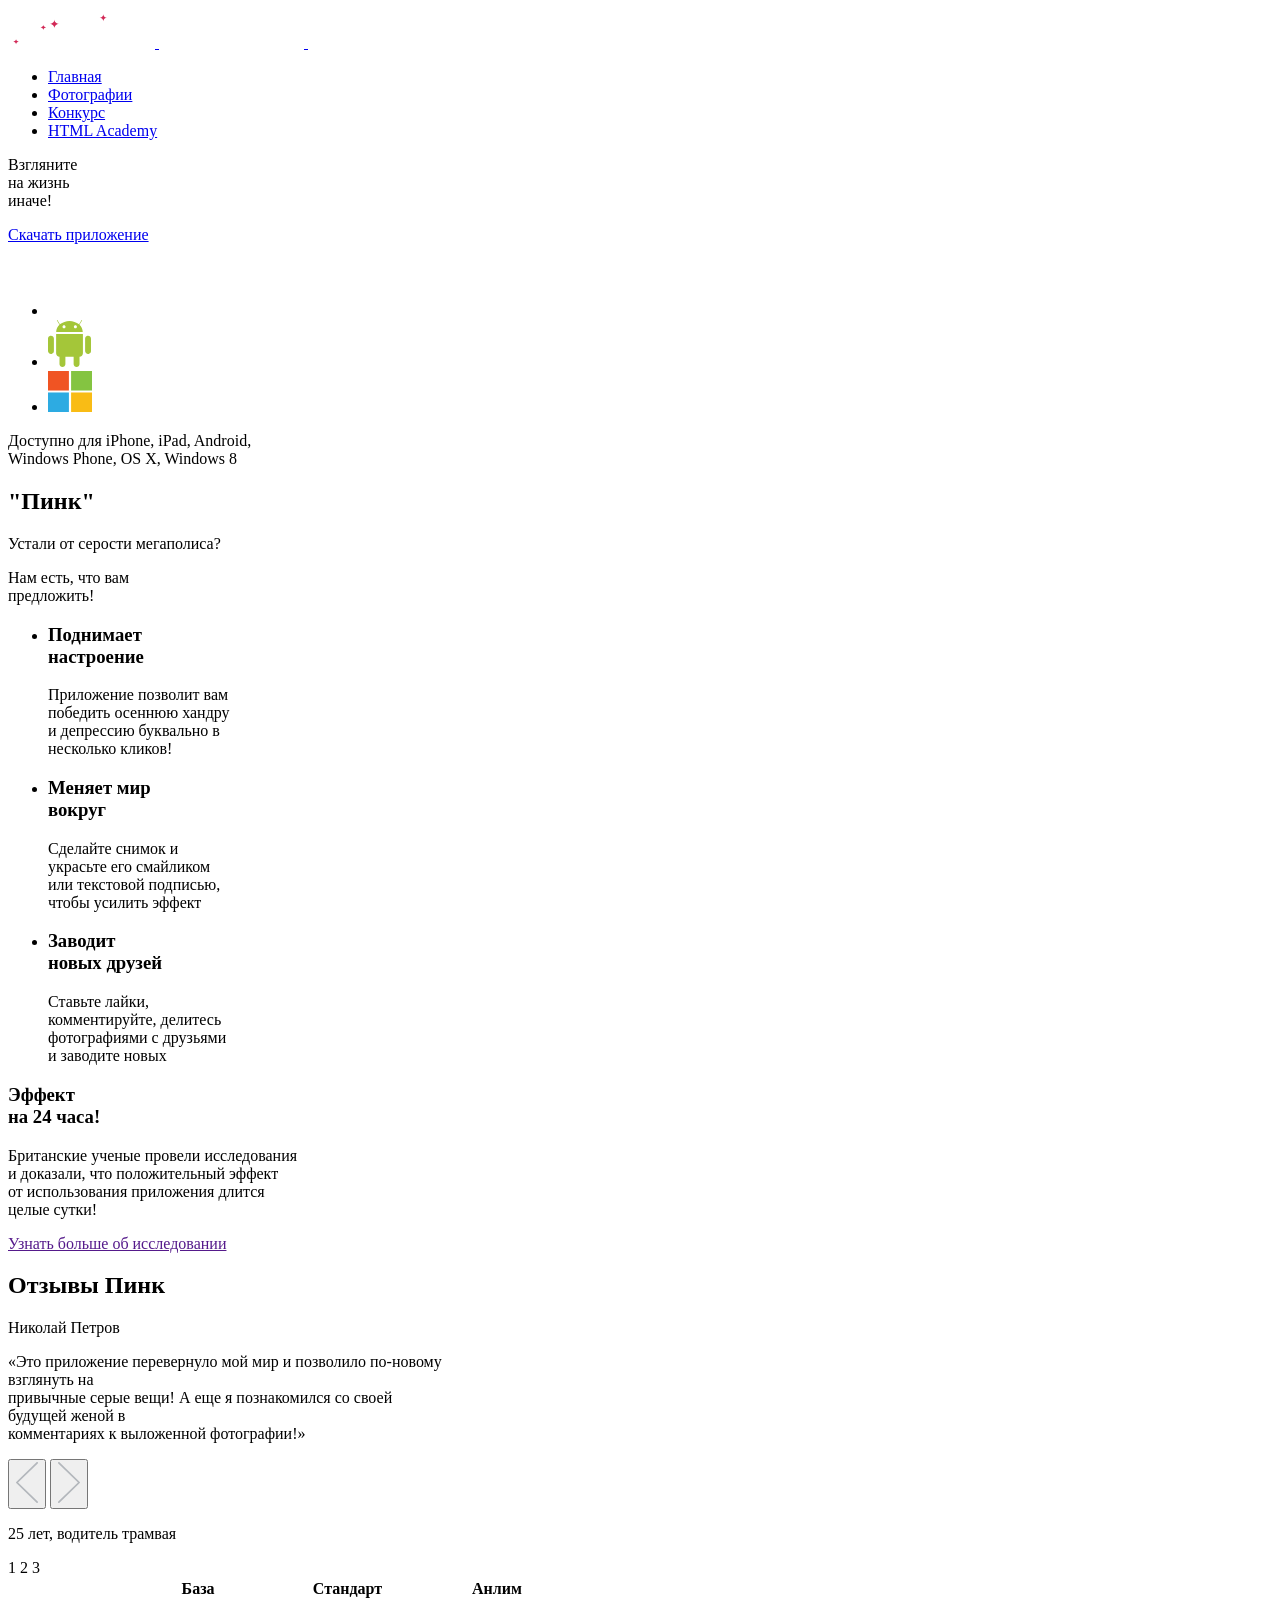
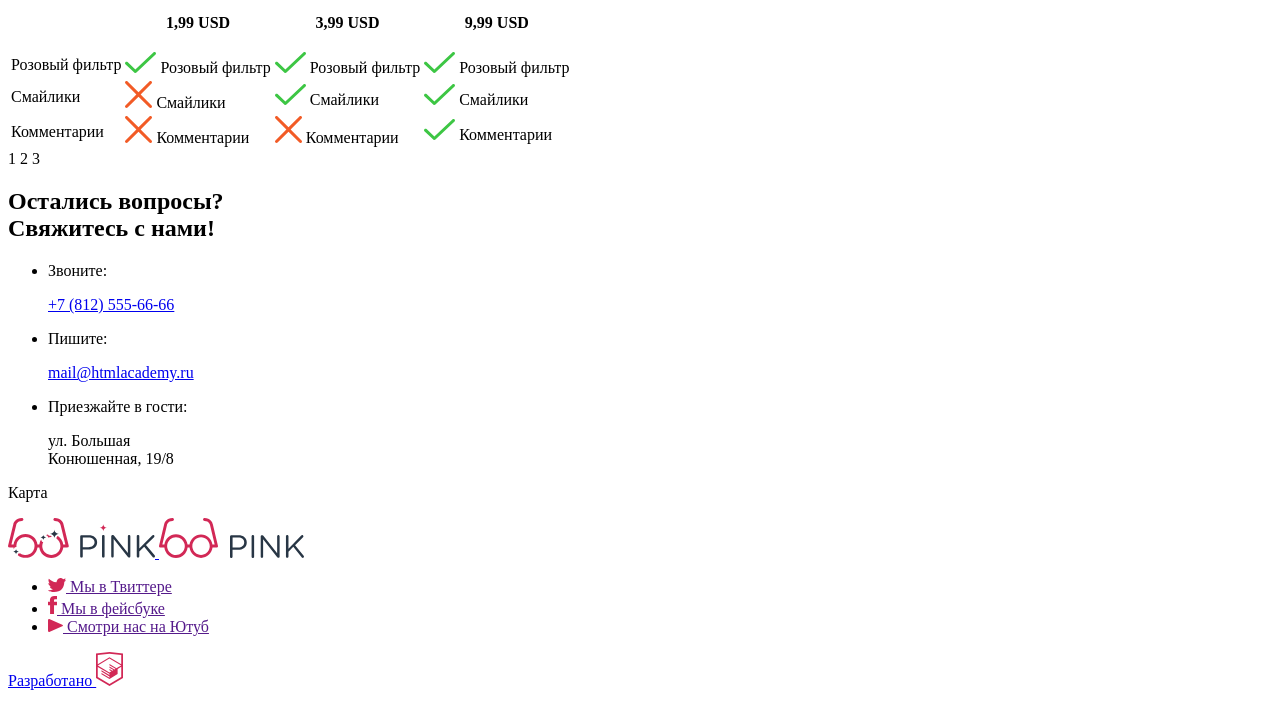
==== commit 91b45abb: "стилизация" ====
--- a/source/index.html
+++ b/source/index.html
@@ -153,7 +153,7 @@
       <div class="container">
         <h1 class="visually-hidden">"Пинк"</h1>
         <p class="offer__text">Устали от серости мегаполиса?</p>
-        <p class="offer__text">Нам есть, что вам <br class="offer__br">
+        <p class="offer__text-two">Нам есть, что вам <br class="offer__br">
           предложить!</p>
       </div>
       <div class="advantages">
@@ -203,27 +203,32 @@
           <div class="slider__list">
             <div class="slider__slide reviews__item">
               <p class="reviews__user">Николай Петров</p>
-              <p class="reviews__comment">«Это приложение перевернуло мой мир и позволило по-новому
-                взглянуть на <br>
-                привычные серые вещи! А еще я познакомился со своей будущей женой в <br> комментариях к
-                выложенной
-                фотографии!»
-              </p>
+              <div class="reviews__comment-wrapper">
+                <p class="reviews__comment">«Это приложение перевернуло мой мир и позволило по-новому <br
+                    class="reviews__br-2">
+                  взглянуть на <br class="reviews__br">
+                  привычные серые вещи! А еще я познакомился со своей <br class="reviews__br-2"> будущей женой в <br
+                    class="reviews__br">
+                  комментариях к
+                  выложенной
+                  фотографии!»
+                </p>
+                <button class="reviews__btn-left" type="button"><svg class="reviews__arrow-left" width="22" height="41"
+                    viewBox="0 0 22 41" fill="none" xmlns="http://www.w3.org/2000/svg">
+                    <path opacity="0.3"
+                      d="M2.0413 20.5035L21.7483 1.4144C21.8281 1.3379 21.8914 1.24683 21.9346 1.14646C21.9778 1.04608 22 0.938398 22 0.829635C22 0.720871 21.9778 0.613187 21.9346 0.512814C21.8914 0.41244 21.8281 0.321369 21.7483 0.24487C21.6686 0.167255 21.5738 0.105671 21.4694 0.0636507C21.365 0.0216304 21.2532 0 21.1401 0C21.0271 0 20.9153 0.0216304 20.8109 0.0636507C20.7065 0.105671 20.6117 0.167255 20.532 0.24487L0.252535 19.9088C0.17249 19.9862 0.108978 20.0781 0.0656429 20.1793C0.0223074 20.2805 0 20.389 0 20.4985C0 20.6081 0.0223074 20.7166 0.0656429 20.8178C0.108978 20.919 0.17249 21.0109 0.252535 21.0883L20.532 40.7621C20.6967 40.9157 20.9167 41.001 21.1453 41C21.3139 40.9985 21.4783 40.9488 21.6181 40.8572C21.7578 40.7656 21.8666 40.6362 21.9309 40.485C21.9952 40.3339 22.0122 40.1677 21.9797 40.0072C21.9473 39.8467 21.8668 39.6991 21.7483 39.5827L2.0413 20.5035Z"
+                      fill="#283645" />
+                  </svg>
+                </button>
+                <button class="reviews__btn-right" type="button"><svg class="reviews__arrow-right" width="22"
+                    height="41" viewBox="0 0 22 41" fill="none" xmlns="http://www.w3.org/2000/svg">
+                    <path opacity="0.3"
+                      d="M19.9587 20.4965L0.251671 39.5856C0.171938 39.6621 0.108643 39.7532 0.065443 39.8535C0.0222435 39.9539 0 40.0616 0 40.1704C0 40.2791 0.0222435 40.3868 0.065443 40.4872C0.108643 40.5876 0.171938 40.6786 0.251671 40.7551C0.33144 40.8327 0.426224 40.8943 0.530588 40.9363C0.634953 40.9784 0.746847 41 0.859852 41C0.972857 41 1.08475 40.9784 1.18911 40.9363C1.29348 40.8943 1.38826 40.8327 1.46803 40.7551L21.7475 21.0912C21.8275 21.0138 21.891 20.9219 21.9344 20.8207C21.9777 20.7195 22 20.611 22 20.5015C22 20.3919 21.9777 20.2834 21.9344 20.1822C21.891 20.081 21.8275 19.9891 21.7475 19.9117L1.46803 0.237877C1.30326 0.0842934 1.08329 -0.00102615 0.85474 7.62939e-06C0.6861 0.00154114 0.52166 0.0511971 0.381939 0.14278C0.24222 0.234364 0.133411 0.363811 0.069088 0.51498C0.00476646 0.666149 -0.0122204 0.83234 0.0202503 0.992809C0.052721 1.15328 0.133209 1.30093 0.251671 1.41732L19.9587 20.4965Z"
+                      fill="#283645" />
+                  </svg>
+                </button>
+              </div>
               <p class="reviews__info">25 лет, водитель трамвая</p>
-              <button class="reviews__btn-left"><svg class="reviews__arrow-left" width="22" height="41"
-                  viewBox="0 0 22 41" fill="none" xmlns="http://www.w3.org/2000/svg">
-                  <path opacity="0.3"
-                    d="M2.0413 20.5035L21.7483 1.4144C21.8281 1.3379 21.8914 1.24683 21.9346 1.14646C21.9778 1.04608 22 0.938398 22 0.829635C22 0.720871 21.9778 0.613187 21.9346 0.512814C21.8914 0.41244 21.8281 0.321369 21.7483 0.24487C21.6686 0.167255 21.5738 0.105671 21.4694 0.0636507C21.365 0.0216304 21.2532 0 21.1401 0C21.0271 0 20.9153 0.0216304 20.8109 0.0636507C20.7065 0.105671 20.6117 0.167255 20.532 0.24487L0.252535 19.9088C0.17249 19.9862 0.108978 20.0781 0.0656429 20.1793C0.0223074 20.2805 0 20.389 0 20.4985C0 20.6081 0.0223074 20.7166 0.0656429 20.8178C0.108978 20.919 0.17249 21.0109 0.252535 21.0883L20.532 40.7621C20.6967 40.9157 20.9167 41.001 21.1453 41C21.3139 40.9985 21.4783 40.9488 21.6181 40.8572C21.7578 40.7656 21.8666 40.6362 21.9309 40.485C21.9952 40.3339 22.0122 40.1677 21.9797 40.0072C21.9473 39.8467 21.8668 39.6991 21.7483 39.5827L2.0413 20.5035Z"
-                    fill="#283645" />
-                </svg>
-              </button>
-              <button class="reviews__btn-right"><svg class="reviews__arrow-right" width="22" height="41"
-                  viewBox="0 0 22 41" fill="none" xmlns="http://www.w3.org/2000/svg">
-                  <path opacity="0.3"
-                    d="M19.9587 20.4965L0.251671 39.5856C0.171938 39.6621 0.108643 39.7532 0.065443 39.8535C0.0222435 39.9539 0 40.0616 0 40.1704C0 40.2791 0.0222435 40.3868 0.065443 40.4872C0.108643 40.5876 0.171938 40.6786 0.251671 40.7551C0.33144 40.8327 0.426224 40.8943 0.530588 40.9363C0.634953 40.9784 0.746847 41 0.859852 41C0.972857 41 1.08475 40.9784 1.18911 40.9363C1.29348 40.8943 1.38826 40.8327 1.46803 40.7551L21.7475 21.0912C21.8275 21.0138 21.891 20.9219 21.9344 20.8207C21.9777 20.7195 22 20.611 22 20.5015C22 20.3919 21.9777 20.2834 21.9344 20.1822C21.891 20.081 21.8275 19.9891 21.7475 19.9117L1.46803 0.237877C1.30326 0.0842934 1.08329 -0.00102615 0.85474 7.62939e-06C0.6861 0.00154114 0.52166 0.0511971 0.381939 0.14278C0.24222 0.234364 0.133411 0.363811 0.069088 0.51498C0.00476646 0.666149 -0.0122204 0.83234 0.0202503 0.992809C0.052721 1.15328 0.133209 1.30093 0.251671 1.41732L19.9587 20.4965Z"
-                    fill="#283645" />
-                </svg>
-              </button>
               <div class="reviews__slider-wrapper">
                 <label class="reviews__btn reviews__btn--active" for="radio1">1</label>
                 <label class="reviews__btn" for="radio2">2</label>
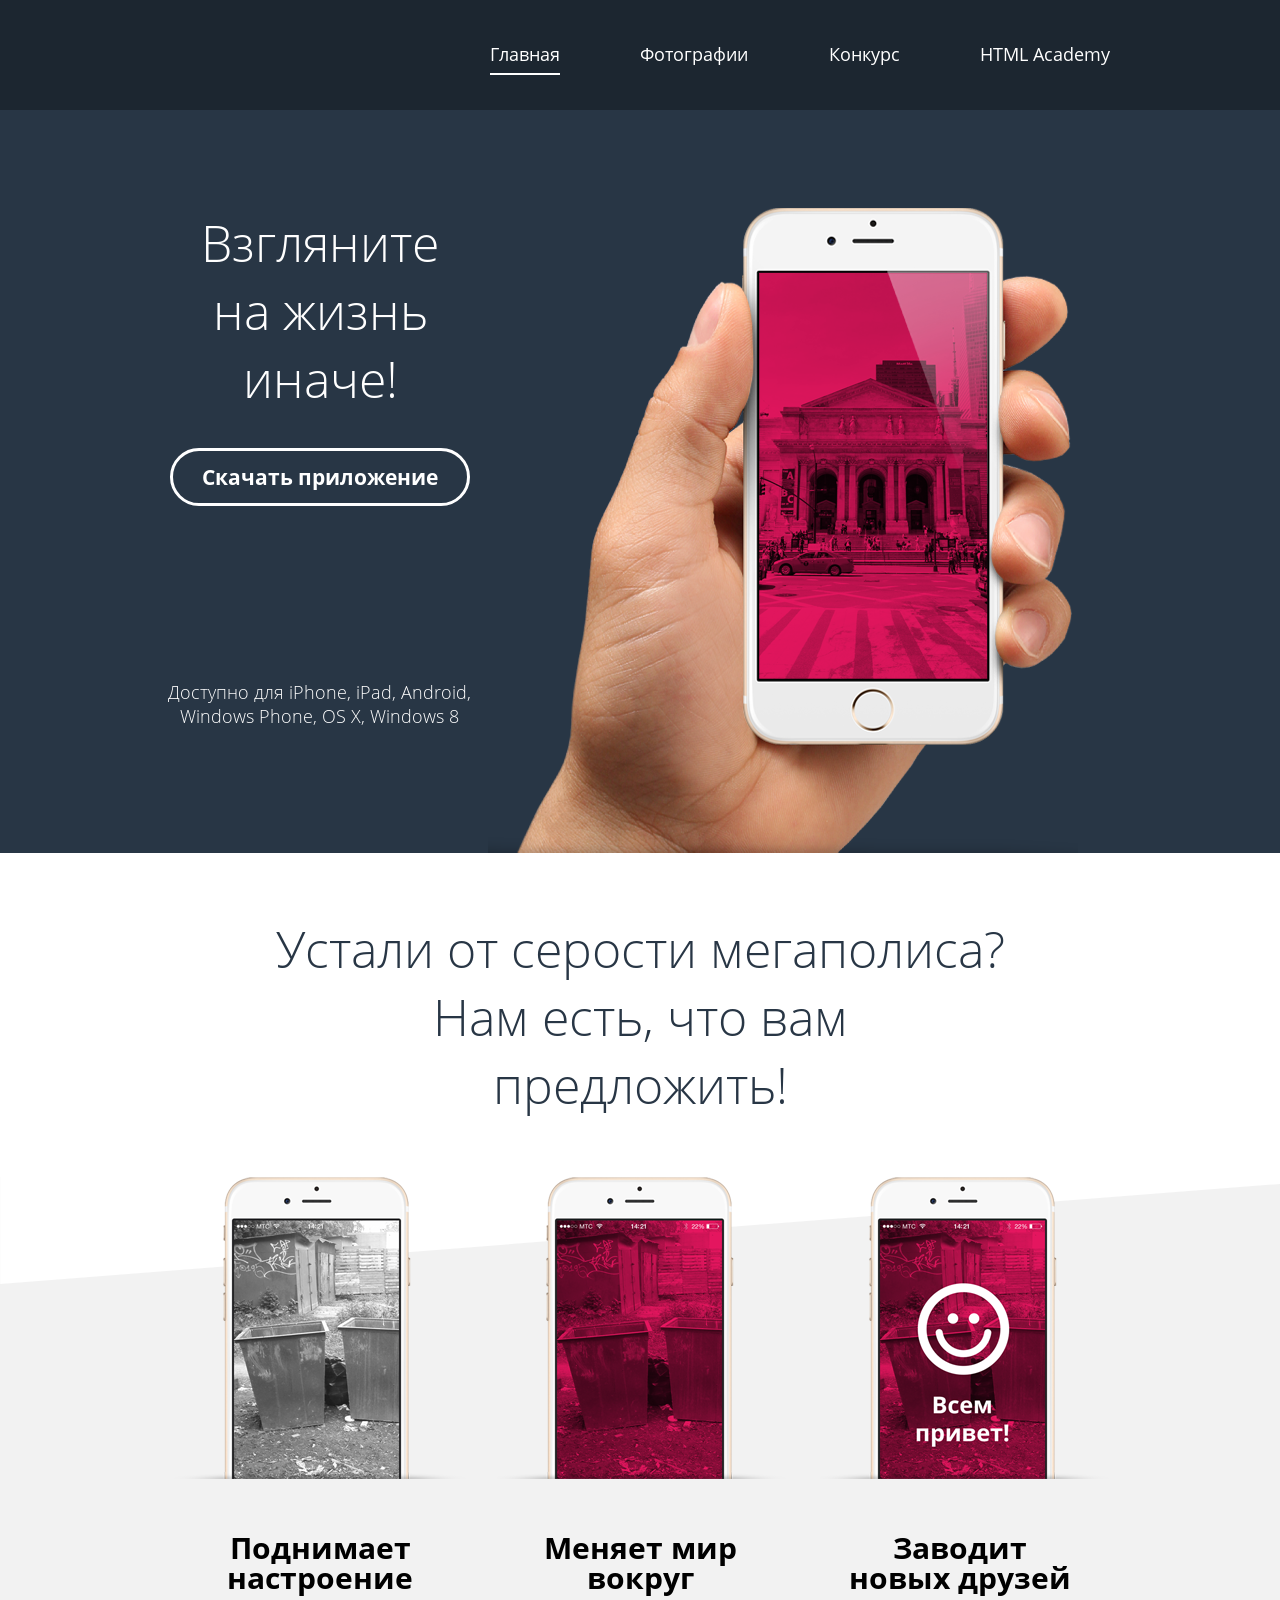
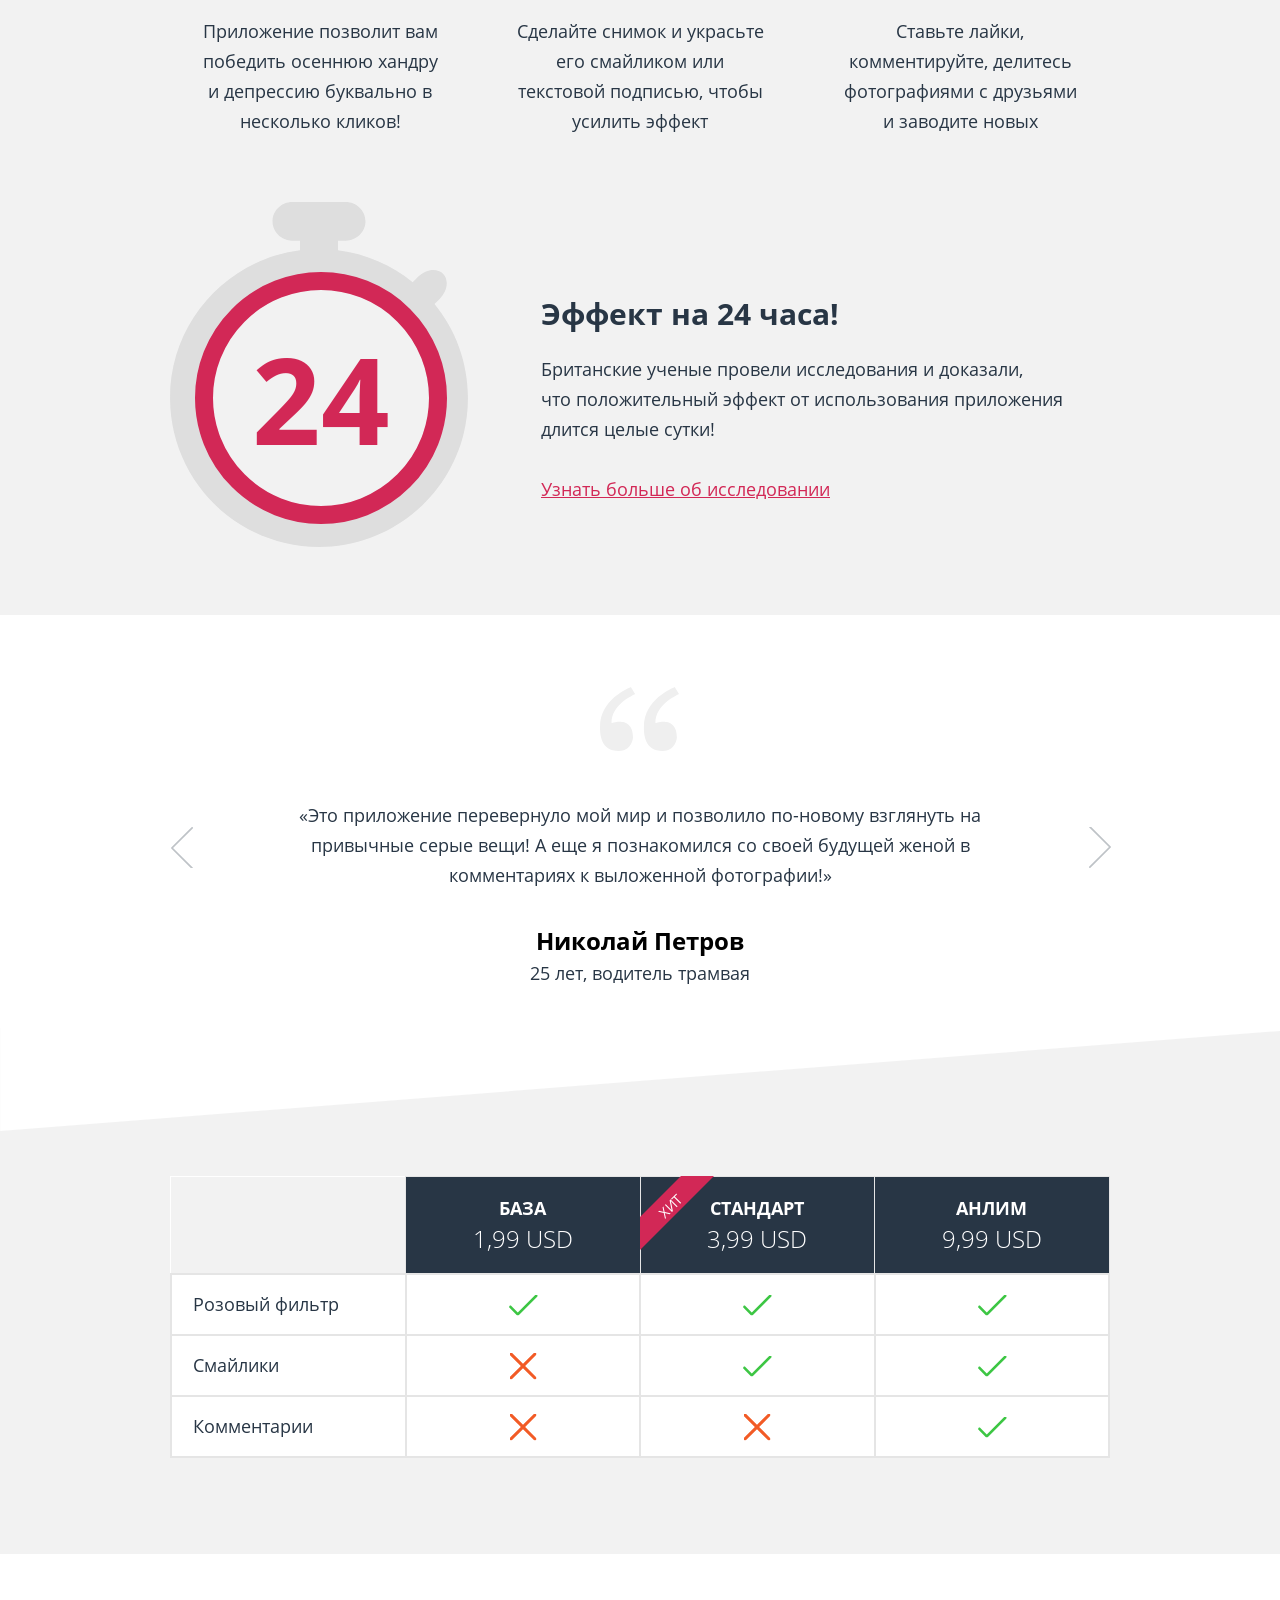
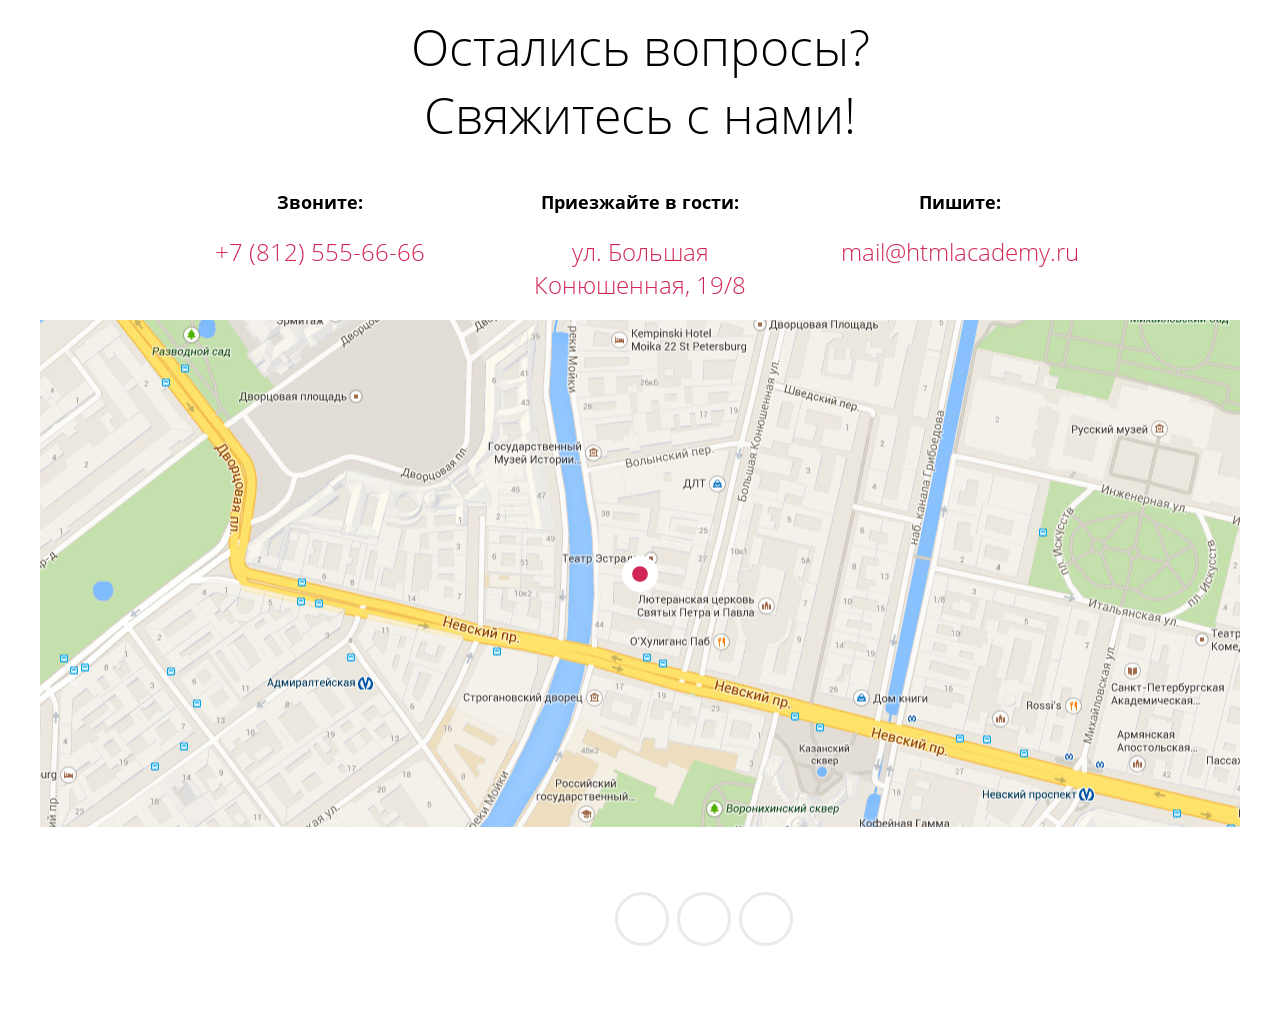
==== commit 04de3a91: "стилизация" ====
--- a/source/index.html
+++ b/source/index.html
@@ -1,480 +1,351 @@
 <!DOCTYPE html>
-<html class="page" lang="ru">
+<html lang="ru">
 
 <head>
-  <meta charset="UTF-8" />
-  <meta http-equiv="X-UA-Compatible" content="IE=edge" />
-  <meta name="viewport" content="width=device-width, initial-scale=1.0" />
-  <script type="js/script.js"></script>
-  <link rel="stylesheet" href="css/style.css" />
-  <link rel="shortcut icon" href="img/fav-icon.ico" type="image/x-icon" />
-  <title>Пинк</title>
+  <meta charset="utf-8">
+  <meta name="viewport" content="width=device-width, initial-scale=1">
+  <title>Приложение Pink. Главная</title>
+  <link rel="stylesheet" href="css/style.css">
+  <link rel="shortcut icon" href="favicon.ico" type="image/x-icon">
+  <link rel="preload" href="fonts/opensans.woff2" as="font">
+  <link rel="preload" href="fonts/opensansbold.woff2" as="font">
+  <link rel="preload" href="fonts/opensanslight.woff2" as="font">
 </head>
 
-<body class="page-body">
-  <header class="page-header">
-    <nav class="main-nav">
-      <div class="header-container">
-        <div class="main-nav__logo-wrapper">
-          <a class="page-header__logo" href="index.html">
-            <svg class="page-header__logo-img" width="147" height="40" viewBox="0 0 147 40" fill="none"
-              xmlns="http://www.w3.org/2000/svg">
-              <path
-                d="M72.1933 18.4249C72.1932 18.0921 72.3255 17.7726 72.562 17.5345C72.7985 17.2965 73.1204 17.1589 73.4588 17.1511H80.6703C85.7826 17.1511 89.1473 19.827 89.1473 24.211V24.2703C89.1473 29.069 85.0695 31.5573 80.2484 31.5573H74.7544V38.2913C74.7702 38.466 74.7488 38.6421 74.6916 38.8082C74.6344 38.9743 74.5426 39.1269 74.4222 39.2563C74.3017 39.3856 74.1552 39.489 73.992 39.5596C73.8287 39.6303 73.6522 39.6668 73.4738 39.6668C73.2954 39.6668 73.119 39.6303 72.9557 39.5596C72.7925 39.489 72.6459 39.3856 72.5255 39.2563C72.405 39.1269 72.3133 38.9743 72.2561 38.8082C72.1989 38.6421 72.1775 38.466 72.1933 38.2913V18.4249ZM80.3489 29.2863C84.0952 29.2863 86.556 27.3115 86.556 24.3493V24.29C86.556 21.1106 84.1354 19.4616 80.5297 19.4616H74.8047V29.2468L80.3489 29.2863Z"
-                fill="white" />
-              <path
-                d="M94.0187 18.2669C94.0029 18.0922 94.0243 17.9162 94.0815 17.7501C94.1387 17.5839 94.2305 17.4313 94.3509 17.302C94.4714 17.1726 94.6179 17.0693 94.7812 16.9986C94.9444 16.9279 95.1209 16.8914 95.2993 16.8914C95.4777 16.8914 95.6541 16.9279 95.8174 16.9986C95.9807 17.0693 96.1272 17.1726 96.2476 17.302C96.3681 17.4313 96.4598 17.5839 96.517 17.7501C96.5742 17.9162 96.5956 18.0922 96.5799 18.2669V38.2913C96.5956 38.466 96.5742 38.642 96.517 38.8082C96.4598 38.9743 96.3681 39.1269 96.2476 39.2563C96.1272 39.3856 95.9807 39.489 95.8174 39.5596C95.6541 39.6303 95.4777 39.6668 95.2993 39.6668C95.1209 39.6668 94.9444 39.6303 94.7812 39.5596C94.6179 39.489 94.4714 39.3856 94.3509 39.2563C94.2305 39.1269 94.1387 38.9743 94.0815 38.8082C94.0243 38.642 94.0029 38.466 94.0187 38.2913V18.2669Z"
-                fill="white" />
-              <path
-                d="M103.199 18.2965C103.206 17.9699 103.343 17.6588 103.579 17.4287C103.815 17.1986 104.132 17.0673 104.464 17.0623H104.816C105.077 17.0675 105.332 17.1372 105.559 17.2649C105.785 17.3925 105.975 17.5741 106.111 17.7929L119.862 35.0231V18.2373C119.862 17.9125 119.993 17.6011 120.226 17.3715C120.46 17.1419 120.777 17.0129 121.107 17.0129C121.437 17.0129 121.754 17.1419 121.988 17.3715C122.221 17.6011 122.352 17.9125 122.352 18.2373V38.3308C122.358 38.4836 122.332 38.6359 122.275 38.7784C122.219 38.9209 122.134 39.0506 122.025 39.1596C121.916 39.2687 121.785 39.3547 121.641 39.4125C121.497 39.4704 121.343 39.4987 121.187 39.496H121.057C120.79 39.4779 120.531 39.3989 120.301 39.2652C120.071 39.1314 119.876 38.9468 119.731 38.7258L105.67 21.0908V38.3308C105.667 38.6491 105.541 38.9544 105.317 39.184C105.093 39.4135 104.788 39.5499 104.464 39.5651C104.136 39.5599 103.823 39.4272 103.593 39.1961C103.363 38.9649 103.236 38.6539 103.239 38.3308V18.2965H103.199Z"
-                fill="white" />
-              <path
-                d="M128.74 18.2669C128.724 18.0922 128.746 17.9162 128.803 17.7501C128.86 17.5839 128.952 17.4313 129.072 17.302C129.193 17.1726 129.339 17.0693 129.503 16.9986C129.666 16.9279 129.842 16.8914 130.021 16.8914C130.199 16.8914 130.376 16.9279 130.539 16.9986C130.702 17.0693 130.849 17.1726 130.969 17.302C131.09 17.4313 131.181 17.5839 131.238 17.7501C131.296 17.9162 131.317 18.0922 131.301 18.2669V30.4415L144.198 17.4375C144.462 17.1684 144.822 17.0094 145.202 16.9931C145.531 17.0057 145.842 17.1418 146.072 17.3732C146.302 17.6046 146.433 17.9139 146.437 18.2373C146.43 18.4054 146.389 18.5706 146.317 18.7231C146.245 18.8756 146.142 19.0125 146.016 19.1259L137.98 26.9461L146.648 37.3731C146.875 37.631 147 37.9604 147 38.3012C146.996 38.472 146.958 38.6402 146.887 38.7964C146.817 38.9525 146.716 39.0934 146.59 39.2109C146.464 39.3284 146.315 39.4202 146.153 39.481C145.991 39.5418 145.818 39.5703 145.644 39.5651C145.442 39.557 145.245 39.5006 145.07 39.4008C144.895 39.3011 144.747 39.1609 144.64 38.9924L136.183 28.6346L131.301 33.4333V38.2716C131.301 38.4363 131.268 38.5993 131.204 38.7515C131.14 38.9036 131.046 39.0419 130.928 39.1583C130.809 39.2747 130.669 39.3671 130.514 39.4301C130.359 39.4932 130.193 39.5256 130.026 39.5256C129.858 39.5256 129.692 39.4932 129.538 39.4301C129.383 39.3671 129.242 39.2747 129.124 39.1583C129.005 39.0419 128.911 38.9036 128.847 38.7515C128.783 38.5993 128.75 38.4363 128.75 38.2716V18.2669H128.74Z"
-                fill="white" />
-              <path
-                d="M98.94 9.74563C97.9748 9.74563 97.0489 9.36936 96.3655 8.69932C95.682 8.02927 95.2967 7.12014 95.2941 6.17125C95.2941 7.11923 94.911 8.02839 94.2292 8.69872C93.5473 9.36905 92.6225 9.74563 91.6582 9.74563C92.6234 9.74825 93.5482 10.127 94.2298 10.7989C94.9113 11.4708 95.2941 12.381 95.2941 13.3299C95.2967 12.3801 95.6817 11.4699 96.3649 10.7983C97.048 10.1267 97.9739 9.74824 98.94 9.74563Z"
-                fill="#D22856" />
-              <path
-                d="M43.2871 19.0667C43.5382 19.0667 43.7793 19.0667 44.0203 19.0667C43.802 18.6988 43.4898 18.3933 43.1146 18.1803C42.7394 17.9673 42.3142 17.8542 41.881 17.8522C41.4628 17.8519 41.0552 17.7233 40.7149 17.4843C40.3746 17.2454 40.1186 16.908 39.9827 16.5192C39.259 16.7245 38.5562 16.9955 37.8835 17.3289H38.0744C38.6071 17.3289 39.1181 17.5369 39.4948 17.9073C39.8715 18.2776 40.0832 18.7799 40.0832 19.3037C40.0881 19.399 40.0881 19.4946 40.0832 19.59C41.1091 19.2225 42.1954 19.0451 43.2871 19.0667Z"
-                fill="white" />
-              <path
-                d="M60.7332 27.6472L55.5406 6.56621C55.179 4.24582 52.9291 0 46.9028 0C46.5033 0 46.1201 0.156044 45.8375 0.433804C45.555 0.711564 45.3962 1.08829 45.3962 1.4811C45.3962 1.87391 45.555 2.25063 45.8375 2.52839C46.1201 2.80615 46.5033 2.9622 46.9028 2.9622C51.7741 2.9622 52.4973 6.6452 52.5676 7.05003L57.3484 26.5018H55.2493C55.0321 24.805 54.4439 23.1744 53.525 21.7222C52.6061 20.2701 51.3783 19.0307 49.926 18.0892C49.4712 18.2774 49.0829 18.5932 48.8096 18.9971C48.5363 19.401 48.3901 19.8751 48.3893 20.3602C48.3948 20.4457 48.3948 20.5314 48.3893 20.6169C49.6107 21.4404 50.6131 22.5401 51.3122 23.8236C52.0113 25.1072 52.3867 26.537 52.4069 27.9928C52.4008 28.4894 52.3538 28.9847 52.2663 29.4739C51.9375 31.5714 50.8559 33.484 49.2173 34.8657C47.5786 36.2474 45.4911 37.007 43.3322 37.007C41.1734 37.007 39.0859 36.2474 37.4472 34.8657C35.8086 33.484 34.727 31.5714 34.3982 29.4739C34.3107 28.9847 34.2636 28.4894 34.2576 27.9928C34.2733 26.6229 34.5993 25.2737 35.2118 24.0432C34.7037 24.0081 34.2282 23.7847 33.8814 23.4181C33.5346 23.0515 33.3424 22.569 33.3436 22.0684C33.3453 21.889 33.277 21.7159 33.1528 21.5846C32.181 23.0752 31.5662 24.7633 31.3549 26.5215H29.4868C29.1663 23.6174 27.7658 20.9319 25.5542 18.9809C23.3427 17.0298 20.4759 15.9507 17.5044 15.9507C14.5329 15.9507 11.6662 17.0298 9.45463 18.9809C7.24307 20.9319 5.84259 23.6174 5.5221 26.5215H3.44302L8.23394 7.05003C8.29421 6.6452 9.0475 2.9622 13.8987 2.9622C14.2983 2.9622 14.6815 2.80615 14.964 2.52839C15.2465 2.25063 15.4053 1.87391 15.4053 1.4811C15.4053 1.08829 15.2465 0.711564 14.964 0.433804C14.6815 0.156044 14.2983 0 13.8987 0C7.87236 0 5.62254 4.24582 5.26096 6.56621L0.0582358 27.6472C-0.00612168 27.8617 -0.0173251 28.0883 0.0255611 28.308C0.0684473 28.5277 0.164178 28.7341 0.304759 28.91C0.44534 29.0859 0.62669 29.2262 0.833664 29.3191C1.04064 29.4121 1.26723 29.455 1.49451 29.4443H5.51206C5.59378 30.055 5.72135 30.659 5.89372 31.2512C5.95717 31.1429 5.99172 31.0206 5.99416 30.8957C5.99416 30.372 6.2058 29.8697 6.58252 29.4993C6.95923 29.129 7.47017 28.9209 8.00293 28.9209C8.16603 28.9231 8.32812 28.9463 8.48504 28.99C8.44128 28.6461 8.41781 28.2999 8.41473 27.9533C8.41742 27.4569 8.46109 26.9616 8.5453 26.4722C8.86708 24.3679 9.94627 22.4469 11.5867 21.0586C13.2271 19.6702 15.3198 18.9066 17.4843 18.9066C19.6489 18.9066 21.7416 19.6702 23.382 21.0586C25.0224 22.4469 26.1016 24.3679 26.4234 26.4722C26.5076 26.9616 26.5513 27.4569 26.554 27.9533C26.5382 30.3054 25.5807 32.5567 23.8889 34.2199C22.1971 35.8831 19.907 36.8243 17.5145 36.8399C15.5563 36.8663 13.6424 36.2668 12.0607 35.1317C11.6982 35.4412 11.235 35.6128 10.755 35.6155C10.5569 35.6181 10.3679 35.6973 10.2288 35.8359C10.0897 35.9745 10.0117 36.1613 10.0117 36.356C10.009 36.6321 9.94739 36.9046 9.83092 37.1558C11.9797 38.9066 14.6835 39.8636 17.4743 39.8613C20.4223 39.8738 23.2728 38.8236 25.4864 36.9095C27.7 34.9953 29.1232 32.35 29.4868 29.4739H31.3147C31.6456 32.3691 33.0499 35.0431 35.2593 36.9848C37.4688 38.9266 40.3285 40 43.2921 40C46.2557 40 49.1154 38.9266 51.3248 36.9848C53.5343 35.0431 54.9385 32.3691 55.2694 29.4739H59.2869C59.5191 29.4904 59.7519 29.4503 59.9647 29.3573C60.1774 29.2642 60.3635 29.121 60.5065 28.9404C60.6495 28.7598 60.7451 28.5473 60.7846 28.3217C60.8241 28.0961 60.8065 27.8645 60.7332 27.6472Z"
-                fill="white" />
-              <path
-                d="M50.9203 15.9169C50.3273 15.9182 49.7398 15.8045 49.1915 15.5822C48.6432 15.36 48.1448 15.0337 47.725 14.6219C47.3052 14.21 46.9721 13.7209 46.7448 13.1823C46.5176 12.6438 46.4006 12.0665 46.4006 11.4835C46.3979 12.6602 45.9206 13.7878 45.0733 14.619C44.2259 15.4501 43.0778 15.9169 41.8809 15.9169C43.0788 15.9195 44.2268 16.3885 45.0739 17.2212C45.9209 18.0539 46.3979 19.1825 46.4006 20.3602C46.4006 19.1817 46.8768 18.0516 47.7244 17.2183C48.572 16.385 49.7216 15.9169 50.9203 15.9169Z"
-                fill="#D22856" />
-              <path
-                d="M38.0744 19.3826C37.3418 19.3826 36.6393 19.0966 36.1213 18.5873C35.6033 18.0781 35.3123 17.3875 35.3123 16.6673C35.3123 17.3857 35.0227 18.0749 34.5069 18.5839C33.9911 19.0928 33.2911 19.38 32.5603 19.3826C33.2902 19.3826 33.9902 19.6677 34.5063 20.1751C35.0224 20.6824 35.3123 21.3706 35.3123 22.0881C35.315 21.3697 35.6072 20.6816 36.1249 20.1745C36.6426 19.6674 37.3436 19.3826 38.0744 19.3826Z"
-                fill="#D22856" />
-              <path
-                d="M10.785 33.6407C10.056 33.6355 9.35856 33.3471 8.84491 32.8384C8.33126 32.3298 8.04302 31.6421 8.04303 30.9253C8.04304 31.6438 7.75342 32.333 7.2376 32.8419C6.72178 33.3508 6.02182 33.6381 5.29102 33.6407C6.02182 33.6433 6.72178 33.9305 7.2376 34.4395C7.75342 34.9484 8.04304 35.6376 8.04303 36.356C8.04302 35.6393 8.33126 34.9516 8.84491 34.4429C9.35856 33.9343 10.056 33.6459 10.785 33.6407Z"
-                fill="#D22856" />
-            </svg>
-            <svg class="page-header__logo-tablet" width="145" height="40" viewBox="0 0 145 40" fill="none"
-              xmlns="http://www.w3.org/2000/svg">
-              <path fill-rule="evenodd" clip-rule="evenodd"
-                d="M53.8917 6.58616L58.9302 27.7312C59.0013 27.9491 59.0184 28.1815 58.98 28.4078C58.9417 28.6341 58.849 28.8472 58.7102 29.0284C58.5715 29.2096 58.3909 29.3532 58.1845 29.4465C57.978 29.5398 57.7522 29.58 57.5268 29.5635H53.5201C52.8298 35.3747 47.9494 39.8784 42.0315 39.8784C36.1136 39.8784 31.2332 35.3747 30.543 29.5635H28.5778C27.8869 35.442 22.9527 40 16.9685 40C10.9742 40 6.0335 35.4266 5.35571 29.5337H1.45014C1.22961 29.5445 1.00974 29.5014 0.808914 29.4082C0.608085 29.315 0.432119 29.1743 0.295711 28.9979C0.159304 28.8214 0.0664152 28.6144 0.0248022 28.3941C-0.0168108 28.1737 -0.00593994 27.9464 0.0565069 27.7312L5.10477 6.58616C5.45562 4.25872 7.63865 0 13.4861 0C13.8738 0 14.2456 0.156518 14.5197 0.435122C14.7939 0.713727 14.9479 1.0916 14.9479 1.4856C14.9479 1.87961 14.7939 2.25748 14.5197 2.53608C14.2456 2.81468 13.8738 2.9712 13.4861 2.9712C8.7789 2.9712 8.04797 6.6654 7.9895 7.07146L3.3408 26.6022H5.37467C6.12089 20.7847 11.0272 16.2918 16.9685 16.2918C22.9066 16.2918 27.8107 20.7798 28.5611 26.5926L30.5587 26.6017C31.3043 20.8518 36.1567 16.4134 42.0315 16.4134C47.9178 16.4134 52.7776 20.8691 53.5086 26.6353V26.5824H55.6459L51.007 7.07146C50.9387 6.6654 50.237 2.9712 45.5104 2.9712C45.1227 2.9712 44.7509 2.81468 44.4767 2.53608C44.2026 2.25748 44.0485 1.87961 44.0485 1.4856C44.0485 1.0916 44.2026 0.713727 44.4767 0.435122C44.7509 0.156518 45.1227 0 45.5104 0C51.3578 0 53.5408 4.25872 53.8917 6.58616ZM25.6722 29.5635C25.7448 29.1018 25.7825 28.6283 25.7825 28.1459C25.7825 27.6164 25.7371 27.0977 25.65 26.5935C24.9252 22.3982 21.3141 19.2097 16.9685 19.2097C12.6203 19.2097 9.00753 22.402 8.28571 26.601C8.19945 27.1028 8.15447 27.619 8.15447 28.1459C8.15447 28.6205 8.19096 29.0864 8.26125 29.541C8.92191 33.8136 12.5687 37.0821 16.9685 37.0821C21.3605 37.0821 25.0023 33.8251 25.6722 29.5635ZM50.6138 29.5635C50.6874 29.102 50.7256 28.6285 50.7256 28.1459C50.7256 23.2777 46.8331 19.3313 42.0315 19.3313C37.2299 19.3313 33.3374 23.2777 33.3374 28.1459C33.3374 28.6285 33.3756 29.102 33.4492 29.5635C34.118 33.7577 37.7058 36.9605 42.0315 36.9605C46.3572 36.9605 49.945 33.7577 50.6138 29.5635Z"
-                fill="white" />
-              <path
-                d="M71.005 18.5486C71.0049 18.2125 71.1358 17.8898 71.3697 17.6494C71.6037 17.409 71.9221 17.2701 72.2568 17.2623H79.39C84.4469 17.2623 87.7751 19.9645 87.7751 24.3918V24.4516C87.7751 29.2977 83.7415 31.8105 78.9727 31.8105H73.5384V38.611C73.5539 38.7874 73.5328 38.9651 73.4762 39.1329C73.4196 39.3006 73.3289 39.4547 73.2097 39.5854C73.0906 39.716 72.9457 39.8204 72.7842 39.8918C72.6227 39.9631 72.4481 40 72.2717 40C72.0952 40 71.9207 39.9631 71.7592 39.8918C71.5977 39.8204 71.4527 39.716 71.3336 39.5854C71.2145 39.4547 71.1237 39.3006 71.0671 39.1329C71.0106 38.9651 70.9894 38.7874 71.005 38.611V18.5486ZM79.0721 29.5171C82.7778 29.5171 85.2119 27.5228 85.2119 24.5314V24.4716C85.2119 21.2608 82.8175 19.5956 79.2509 19.5956H73.588V29.4772L79.0721 29.5171Z"
-                fill="white" />
-              <path
-                d="M92.5935 18.389C92.5779 18.2126 92.5991 18.0349 92.6556 17.8671C92.7122 17.6994 92.803 17.5452 92.9221 17.4146C93.0412 17.2839 93.1862 17.1796 93.3477 17.1082C93.5092 17.0369 93.6837 17 93.8602 17C94.0366 17 94.2112 17.0369 94.3727 17.1082C94.5342 17.1796 94.6791 17.2839 94.7982 17.4146C94.9174 17.5452 95.0081 17.6994 95.0647 17.8671C95.1213 18.0349 95.1424 18.2126 95.1269 18.389V38.611C95.1424 38.7874 95.1213 38.9651 95.0647 39.1329C95.0081 39.3006 94.9174 39.4548 94.7982 39.5854C94.6791 39.7161 94.5342 39.8204 94.3727 39.8918C94.2112 39.9631 94.0366 40 93.8602 40C93.6837 40 93.5092 39.9631 93.3477 39.8918C93.1862 39.8204 93.0412 39.7161 92.9221 39.5854C92.803 39.4548 92.7122 39.3006 92.6556 39.1329C92.5991 38.9651 92.5779 38.7874 92.5935 38.611V18.389Z"
-                fill="white" />
-              <path
-                d="M101.674 18.419C101.682 18.0891 101.816 17.775 102.05 17.5426C102.283 17.3102 102.597 17.1776 102.926 17.1725H103.273C103.532 17.1778 103.784 17.2482 104.008 17.3771C104.232 17.5061 104.42 17.6894 104.555 17.9104L118.156 35.3104V18.3591C118.156 18.0312 118.286 17.7167 118.517 17.4848C118.748 17.2529 119.061 17.1227 119.388 17.1227C119.715 17.1227 120.028 17.2529 120.259 17.4848C120.49 17.7167 120.62 18.0312 120.62 18.3591V38.6508C120.625 38.8051 120.599 38.9589 120.544 39.1028C120.488 39.2467 120.403 39.3777 120.296 39.4878C120.188 39.5979 120.059 39.6848 119.916 39.7432C119.774 39.8016 119.621 39.8303 119.467 39.8275H119.338C119.074 39.8092 118.818 39.7294 118.591 39.5944C118.363 39.4594 118.17 39.2728 118.027 39.0497L104.118 21.2408V38.6508C104.116 38.9722 103.991 39.2805 103.769 39.5124C103.547 39.7442 103.246 39.882 102.926 39.8973C102.601 39.892 102.291 39.7581 102.064 39.5246C101.837 39.2911 101.711 38.9771 101.714 38.6508V18.419H101.674Z"
-                fill="white" />
-              <path
-                d="M126.938 18.389C126.923 18.2126 126.944 18.0349 127.001 17.8671C127.057 17.6994 127.148 17.5452 127.267 17.4146C127.386 17.2839 127.531 17.1796 127.693 17.1082C127.854 17.0369 128.029 17 128.205 17C128.382 17 128.556 17.0369 128.718 17.1082C128.879 17.1796 129.024 17.2839 129.143 17.4146C129.262 17.5452 129.353 17.6994 129.41 17.8671C129.466 18.0349 129.487 18.2126 129.472 18.389V30.6837L142.228 17.5514C142.49 17.2797 142.845 17.1191 143.222 17.1027C143.547 17.1155 143.855 17.2528 144.082 17.4865C144.309 17.7202 144.439 18.0325 144.444 18.3591C144.437 18.529 144.396 18.6957 144.325 18.8498C144.253 19.0038 144.152 19.1421 144.026 19.2565L136.078 27.1539L144.652 37.6836C144.876 37.9441 145 38.2768 145 38.6209C144.996 38.7933 144.958 38.9633 144.889 39.121C144.819 39.2786 144.719 39.4209 144.594 39.5395C144.47 39.6582 144.323 39.7509 144.162 39.8123C144.002 39.8737 143.831 39.9026 143.659 39.8973C143.459 39.8891 143.264 39.8322 143.091 39.7314C142.918 39.6306 142.772 39.4891 142.665 39.3189L134.3 28.859L129.472 33.7051V38.591C129.472 38.7573 129.439 38.922 129.376 39.0756C129.312 39.2293 129.219 39.3689 129.102 39.4865C128.985 39.6041 128.846 39.6973 128.693 39.761C128.54 39.8246 128.376 39.8574 128.21 39.8574C128.044 39.8574 127.88 39.8246 127.727 39.761C127.574 39.6973 127.435 39.6041 127.318 39.4865C127.201 39.3689 127.108 39.2293 127.044 39.0756C126.981 38.922 126.948 38.7573 126.948 38.591V18.389H126.938Z"
-                fill="white" />
-            </svg>
-            <svg class="page-header__logo-phone" width="74" height="23" viewBox="0 0 74 23" fill="none"
-              xmlns="http://www.w3.org/2000/svg">
-              <path
-                d="M0.00496827 1.54857C0.00487772 1.21254 0.135804 0.889818 0.369742 0.649431C0.60368 0.409043 0.922049 0.27008 1.25676 0.262266H8.39001C13.4469 0.262266 16.7751 2.9645 16.7751 7.39179V7.45162C16.7751 12.2977 12.7415 14.8105 7.97274 14.8105H2.53836V21.611C2.55394 21.7874 2.53277 21.9651 2.47619 22.1329C2.41961 22.3006 2.32887 22.4547 2.20973 22.5854C2.09058 22.716 1.94565 22.8204 1.78416 22.8918C1.62266 22.9631 1.44812 23 1.27166 23C1.0952 23 0.920671 22.9631 0.759173 22.8918C0.597674 22.8204 0.452744 22.716 0.333602 22.5854C0.21446 22.4547 0.123708 22.3006 0.0671295 22.1329C0.0105515 21.9651 -0.0106138 21.7874 0.00496827 21.611V1.54857ZM8.07209 12.5171C11.7778 12.5171 14.2119 10.5228 14.2119 7.53139V7.47156C14.2119 4.26078 11.8175 2.59556 8.25092 2.59556H2.58804V12.4772L8.07209 12.5171Z"
-                fill="white" />
-              <path
-                d="M21.5935 1.38904C21.5779 1.21262 21.5991 1.03487 21.6556 0.867114C21.7122 0.699353 21.803 0.545245 21.9221 0.414596C22.0412 0.283947 22.1862 0.179616 22.3477 0.108238C22.5092 0.0368607 22.6837 0 22.8602 0C23.0366 0 23.2112 0.0368607 23.3727 0.108238C23.5342 0.179616 23.6791 0.283947 23.7982 0.414596C23.9174 0.545245 24.0081 0.699353 24.0647 0.867114C24.1213 1.03487 24.1425 1.21262 24.1269 1.38904V21.611C24.1425 21.7874 24.1213 21.9651 24.0647 22.1329C24.0081 22.3006 23.9174 22.4548 23.7982 22.5854C23.6791 22.7161 23.5342 22.8204 23.3727 22.8918C23.2112 22.9631 23.0366 23 22.8602 23C22.6837 23 22.5092 22.9631 22.3477 22.8918C22.1862 22.8204 22.0412 22.7161 21.9221 22.5854C21.803 22.4548 21.7122 22.3006 21.6556 22.1329C21.5991 21.9651 21.5779 21.7874 21.5935 21.611V1.38904Z"
-                fill="white" />
-              <path
-                d="M30.674 1.41895C30.6816 1.08908 30.8163 0.775007 31.0497 0.542621C31.2831 0.310235 31.597 0.177597 31.9258 0.172531H32.2735C32.5316 0.177833 32.7843 0.248188 33.0082 0.377127C33.2322 0.506065 33.4202 0.689448 33.5551 0.910412L47.1559 18.3104V1.35912C47.1559 1.0312 47.2857 0.7167 47.5168 0.484821C47.7478 0.252942 48.0611 0.122673 48.3879 0.122673C48.7146 0.122673 49.0279 0.252942 49.259 0.484821C49.49 0.7167 49.6198 1.0312 49.6198 1.35912V21.6508C49.6252 21.8051 49.5993 21.9589 49.5435 22.1028C49.4878 22.2467 49.4034 22.3777 49.2956 22.4878C49.1877 22.5979 49.0587 22.6848 48.9163 22.7432C48.7739 22.8016 48.6211 22.8303 48.4673 22.8275H48.3382C48.0744 22.8092 47.8184 22.7294 47.5908 22.5944C47.3631 22.4593 47.17 22.2728 47.0268 22.0497L33.1179 4.24085V21.6508C33.1158 21.9722 32.991 22.2805 32.7692 22.5124C32.5474 22.7442 32.2456 22.882 31.9258 22.8973C31.6008 22.892 31.291 22.7581 31.064 22.5246C30.8369 22.2911 30.711 21.9771 30.7137 21.6508V1.41895H30.674Z"
-                fill="white" />
-              <path
-                d="M55.9384 1.38904C55.9228 1.21262 55.944 1.03487 56.0005 0.867114C56.0571 0.699353 56.1479 0.545245 56.267 0.414596C56.3862 0.283947 56.5311 0.179616 56.6926 0.108238C56.8541 0.0368607 57.0286 0 57.2051 0C57.3815 0 57.5561 0.0368607 57.7176 0.108238C57.8791 0.179616 58.024 0.283947 58.1431 0.414596C58.2623 0.545245 58.353 0.699353 58.4096 0.867114C58.4662 1.03487 58.4874 1.21262 58.4718 1.38904V13.6837L71.2282 0.551443C71.4899 0.279712 71.8455 0.119105 72.2216 0.10273C72.5468 0.115453 72.8548 0.252812 73.0821 0.486531C73.3094 0.72025 73.4388 1.03254 73.4436 1.35912C73.4366 1.52896 73.3961 1.69572 73.3245 1.84975C73.2529 2.00379 73.1516 2.14205 73.0264 2.25655L65.0785 10.1539L73.6523 20.6836C73.8764 20.9441 73.9998 21.2768 74 21.6209C73.9961 21.7933 73.9583 21.9633 73.8887 22.121C73.8191 22.2786 73.719 22.4209 73.5943 22.5395C73.4696 22.6582 73.3228 22.7509 73.1622 22.8123C73.0016 22.8737 72.8305 22.9026 72.6588 22.8973C72.4588 22.8891 72.2639 22.8322 72.0908 22.7314C71.9177 22.6306 71.7716 22.4891 71.6653 22.3189L63.3001 11.859L58.4718 16.7051V21.591C58.4718 21.7573 58.4391 21.922 58.3757 22.0756C58.3123 22.2293 58.2194 22.3689 58.1022 22.4865C57.9851 22.6041 57.846 22.6973 57.6929 22.761C57.5398 22.8246 57.3757 22.8574 57.21 22.8574C57.0443 22.8574 56.8803 22.8246 56.7272 22.761C56.5741 22.6973 56.435 22.6041 56.3179 22.4865C56.2007 22.3689 56.1078 22.2293 56.0443 22.0756C55.9809 21.922 55.9483 21.7573 55.9483 21.591V1.38904H55.9384Z"
-                fill="white" />
+<body>
+  <header class="main-header main-header--index-page main-header--opened">
+    <nav class="main-header__nav">
+      <div class="main-header__container">
+        <a class="main-header__logo" aria-label="Логотип - ссылка на главную">
+          <svg class="main-header__mobile-logo" viewBox="0 0 74.426 22.859" width="75" height="23">
+            <use xlink:href="img/svg-sprite.svg#logo-pink-white-mobile"></use>
+          </svg>
+          <svg class="main-header__tablet-logo" viewBox="0 0 146.3 40.375" width="147" height="41">
+            <use xlink:href="img/svg-sprite.svg#logo-pink-white-tablet"></use>
+          </svg>
+          <svg class="main-header__desktop-logo" viewBox="0 0 146.3 40.375" width="147" height="41">
+            <use xlink:href="img/svg-sprite.svg#logo-pink-white-desktop"></use>
+          </svg>
+        </a>
+
+        <div class="main-header__menu-with-toggle-button">
+          <button class="main-header__button-toggle button main-header__button-toggle--hidden" type="button"
+            aria-label="Открыть / закрыть меню"></button>
+
+          <ul class="main-header__nav-menu nav-menu reset-list">
+            <li>
+              <a class="nav-menu__link nav-menu__link--active main-header__menu-link">Главная</a>
+            </li>
+            <li>
+              <a class="nav-menu__link main-header__menu-link" href="catalog.html">Фотографии</a>
+            </li>
+            <li>
+              <a class="nav-menu__link main-header__menu-link" href="form.html">Конкурс</a>
+            </li>
+            <li>
+              <a class="nav-menu__link main-header__menu-link" href="https://htmlacademy.ru/intensive/adaptive">HTML
+                Academy</a>
+            </li>
+          </ul>
+        </div>
+      </div>
+    </nav>
+
+    <section class="intro">
+      <div class="container intro__container-index-page">
+        <h2 class="intro__header">Взгляните на жизнь иначе!</h2>
+      </div>
+    </section>
+
+    <section class="download-section main-header__download-section">
+      <div class="container">
+        <a class="download-section__download-button button" href="https://www.apple.com/retail/">Скачать приложение</a>
+
+        <ul class="download-section__store-list store-list reset-list">
+          <li>
+            <a href="https://www.apple.com/retail/" aria-label="Ссылка на скачивание приложения с Apple">
+              <svg viewBox="0 0 46.21 56.753" width="46" height="56" fill="#fff">
+                <use xlink:href="img/svg-sprite.svg#logo-apple"></use>
+              </svg>
+            </a>
+          </li>
+          <li>
+            <a href="https://play.google.com/store?hl=en" aria-label="Ссылка на скачивание приложения с Android">
+              <svg width="43" height="47" viewBox="0 0 42.084 47.041" fill="#A4C639">
+                <use xlink:href="img/svg-sprite.svg#logo-android"></use>
+              </svg>
+            </a>
+          </li>
+          <li>
+            <a href="https://www.microsoft.com/en-us/store/apps/windows"
+              aria-label="Ссылка на скачивание приложения с Windows">
+              <svg width="44" height="41" viewBox="0 0 44 41" fill="none">
+                <use xlink:href="img/svg-sprite.svg#logo-microsoft"></use>
+              </svg>
+            </a>
+          </li>
+        </ul>
+
+        <p class="download-section__description">Доступно для iPhone, iPad, Android, Windows Phone, OS X, Windows 8</p>
+      </div>
+    </section>
+  </header>
+
+  <main>
+    <section class="question-solution-section">
+      <div class="container">
+        <h2 class="visually-hidden">Question-solution section</h2>
+        <p class="question-solution-section__paragraph">Устали от серости мегаполиса?</p>
+        <p class="question-solution-section__paragraph">
+          Нам есть, что вам<br>
+          предложить!
+        </p>
+      </div>
+
+      <section class="advantages-section">
+        <div class="container">
+          <ul class="question-solution-section__advantages-list advantages-list reset-list">
+            <li class="advantages-list__li advantages-list__increase-mood-li">
+              <h3 class="advantages-list__header">Поднимает настроение</h3>
+              <p class="advantages-list__paragraph">
+                Приложение позволит вам победить осеннюю хандру и депрессию буквально в несколько кликов!
+              </p>
+            </li>
+            <li class="advantages-list__li advantages-list__change-the-world-li">
+              <h3 class="advantages-list__header">Меняет мир вокруг</h3>
+              <p class="advantages-list__paragraph">
+                Сделайте снимок и украсьте его смайликом или текстовой подписью, чтобы&#32;<br>
+                усилить эффект
+              </p>
+            </li>
+            <li class="advantages-list__li advantages-list__find-new-friends-li">
+              <h3 class="advantages-list__header">
+                Заводит&#32;<br>
+                новых друзей
+              </h3>
+              <p class="advantages-list__paragraph">
+                Ставьте лайки, комментируйте, делитесь фотографиями с друзьями и заводите новых
+              </p>
+            </li>
+          </ul>
+        </div>
+      </section>
+
+      <section class="effect-section">
+        <div class="container">
+          <h3 class="effect-section__header">
+            Эффект&#32;<br>
+            на 24 часа!
+          </h3>
+          <p class="effect-section__paragraph">
+            Британские ученые провели исследования&#32;<br>
+            и доказали,&#32;<br class="effect-section__desktop-br"> что положительный эффект&#32;<br>
+            от использования приложения длится&#32;<br>
+            целые сутки!
+          </p>
+          <a class="effect-section__link" href="#">Узнать больше об исследовании</a>
+        </div>
+      </section>
+    </section>
+
+    <section class="app-reviews">
+      <div class="container">
+        <ul class="app-reviews__review-list reset-list">
+          <li>
+            <article class="app-reviews__article">
+              <div class="app-reviews__comment">
+                <p class="app-reviews__author">Николай Петров</p>
+                <p class="app-reviews__author-description">25 лет, водитель трамвая</p>
+                <p class="app-reviews__message">&laquo;Это приложение перевернуло мой мир и позволило по-новому
+                  взглянуть на привычные серые вещи! А еще я познакомился со своей будущей женой в комментариях к
+                  выложенной
+                  фотографии!&raquo;
+                </p>
+              </div>
+
+              <div class="app-reviews__comment visually-hidden">
+                <p class="app-reviews__author">Маргарита Красильникова</p>
+                <p class="app-reviews__author-description">35, дизайнер</p>
+                <p class="app-reviews__message">&laquo;Отличный инструмент, который теперь постоянно применяю в
+                  повседневной работе. Современно, стильно, не тривиально.&raquo;
+                </p>
+              </div>
+
+              <div class="app-reviews__comment visually-hidden">
+                <p class="app-reviews__author">Александр Плотников</p>
+                <p class="app-reviews__author-description">30 лет, строитель</p>
+                <p class="app-reviews__message">&laquo;Забавно наблюдать как из миксера подаётся розовый бетон))&raquo;
+                </p>
+              </div>
+            </article>
+          </li>
+        </ul>
+
+        <ul class="app-reviews__controls slider-controls reset-list">
+          <li>
+            <a class="slider-controls__item slider-controls__item--active" href="#" aria-label="1й отзыв"></a>
+          </li>
+          <li>
+            <a class="slider-controls__item" href="#" aria-label="2й отзыв"></a>
+          </li>
+          <li>
+            <a class="slider-controls__item" href="#" aria-label="3й отзыв"></a>
+          </li>
+        </ul>
+
+        <button class="app-reviews__button" type="button" aria-label="Предыдущий коммент"></button>
+
+        <button class="app-reviews__button app-reviews__button--next" type="button"
+          aria-label="Следующий коммент"></button>
+      </div>
+    </section>
+
+    <section class="options">
+      <div class="options__container">
+        <table class="options__table">
+          <tr>
+            <th class="options__name-and-price-header options__element-display-none"></th>
+            <th class="options__name-and-price-header">
+              <p class="options__option-name">База</p>
+              <p class="options__option-price">1,99 usd</p>
+            </th>
+            <th class="options__name-and-price-header options__name-and-price-header--hit">
+              <p class="options__option-name">Стандарт</p>
+              <p class="options__option-price">3,99 usd</p>
+            </th>
+            <th class="options__name-and-price-header">
+              <p class="options__option-name">Анлим</p>
+              <p class="options__option-price">9,99 usd</p>
+            </th>
+          </tr>
+          <tr>
+            <td class="options__advantage-description options__element-display-none">Розовый фильтр</td>
+            <td class="options__advantage options__advantage-yes">
+              <span>Розовый фильтр</span>
+            </td>
+            <td class="options__advantage options__advantage-yes">
+              <span>Розовый фильтр</span>
+            </td>
+            <td class="options__advantage options__advantage-yes">
+              <span>Розовый фильтр</span>
+            </td>
+          </tr>
+          <tr>
+            <td class="options__advantage-description options__element-display-none">Смайлики</td>
+            <td class="options__advantage options__advantage-no">
+              <span>Смайлики</span>
+            </td>
+            <td class="options__advantage options__advantage-yes">
+              <span>Смайлики</span>
+            </td>
+            <td class="options__advantage options__advantage-yes">
+              <span>Смайлики</span>
+            </td>
+          </tr>
+          <tr>
+            <td class="options__advantage-description options__element-display-none">Комментарии</td>
+            <td class="options__advantage options__advantage-no">
+              <span>Комментарии</span>
+            </td>
+            <td class="options__advantage options__advantage-no">
+              <span>Комментарии</span>
+            </td>
+            <td class="options__advantage options__advantage-yes">
+              <span>Комментарии</span>
+            </td>
+          </tr>
+        </table>
+
+        <div class="container">
+          <ul class="options__controls slider-controls reset-list">
+            <li>
+              <a class="slider-controls__item" href="#" aria-label="1й тариф"></a>
+            </li>
+            <li>
+              <a class="slider-controls__item slider-controls__item--active" href="#" aria-label="2й тариф"></a>
+            </li>
+            <li>
+              <a class="slider-controls__item" href="#" aria-label="3й тариф"></a>
+            </li>
+          </ul>
+        </div>
+      </div>
+    </section>
+
+    <section class="contact-section">
+      <div class="container">
+        <h2 class="contact-section__header">Остались вопросы? Свяжитесь с нами!</h2>
+        <ul class="contact-section__contact-list reset-list">
+          <li>
+            <p class="contact-section__type">Звоните:</p>
+            <a class="contact-section__value" href="tel:8-812-555-66-66">+7&nbsp;(812)&nbsp;555-66-66</a>
+          </li>
+          <li>
+            <p class="contact-section__type">Пишите:</p>
+            <a class="contact-section__value" href="mailto:mail@htmlacademy.ru">mail@htmlacademy.ru</a>
+          </li>
+          <li>
+            <p class="contact-section__type">Приезжайте в гости:</p>
+            <address class="contact-section__value">ул. Большая Конюшенная, 19/8</address>
+          </li>
+        </ul>
+      </div>
+
+      <div class="contact-section__map">
+        <iframe class="contact-section__img"
+          src="https://www.google.com/maps/embed?pb=!1m18!1m12!1m3!1d7994.882285299463!2d30.320519106941838!3d59.93677874293871!2m3!1f0!2f0!3f0!3m2!1i1024!2i768!4f13.1!3m3!1m2!1s0x4696310fca5ba729%3A0xea9c53d4493c879f!2z0JHQvtC70YzRiNCw0Y8g0JrQvtC90Y7RiNC10L3QvdCw0Y8g0YPQuy4sIDE5LCDQodCw0L3QutGCLdCf0LXRgtC10YDQsdGD0YDQsywgMTkxMTg2!5e0!3m2!1sru!2sru!4v1596521526690!5m2!1sru!2sru"
+          allowfullscreen="" aria-hidden="false" tabindex="0"></iframe>
+      </div>
+    </section>
+  </main>
+
+  <footer class="main-footer">
+    <div class="container">
+      <a class="main-footer__logo logo" aria-label="Логотип - ссылка на главную">
+        <svg class="main-footer__mobile-tablet-logo" width="147" height="41" viewBox="0 0 146.3 40.375">
+          <use xlink:href="img/svg-sprite.svg#logo-pink-blue-mobile"></use>
+        </svg>
+        <svg class="main-footer__desktop-logo" width="147" height="41" viewBox="0 0 146.3 40.375">
+          <use xlink:href="img/svg-sprite.svg#logo-pink-blue-desktop"></use>
+        </svg>
+      </a>
+
+      <ul class="main-footer__socials social-list reset-list">
+        <li>
+          <a href="#" class="social-list__link" aria-label="Ссылка на нас в Twitter">
+            <svg viewBox="0 0 17.5 14.663" width="18" height="15">
+              <use xlink:href="img/svg-sprite.svg#icon-twitter"></use>
             </svg>
           </a>
-        </div>
-        <ul class="site-list">
-          <li class="site-list__item site-list__item--active"><a class="site-list__link site-list__link--active"
-              href="index.html">Главная</a></li>
-          <li class="site-list__item"><a class="site-list__link" href="catalog.html">Фотографии</a></li>
-          <li class="site-list__item"><a class="site-list__link" href="form.html">Конкурс</a></li>
-          <li class="site-list__item"><a class="site-list__link"
-              href="https://up.htmlacademy.ru/profession/frontender/11/adaptive">HTML
-              Academy</a></li>
-        </ul>
-      </div>
-    </nav>
-    <div class="main-info">
-      <div class="container">
-        <div class="main-info__slogan-wrapper">
-          <p class="main-info__slogan">Взгляните <br class="main-info__br"> на жизнь <br> иначе!</p>
-        </div>
-      </div>
-      <div class="header-inner">
-        <div class="intro-wrapper container">
-          <a class="main-info__link" href="https://www.apple.com/ru/app-store/">Скачать приложение</a>
-          <ul class="apps-icon">
-            <li class="apps-icon__item"><a class="apps-icon__link" href="https://www.apple.com/ru/app-store/">
-                <svg width="47" height="56" viewBox="0 0 47 56" fill="none" xmlns="http://www.w3.org/2000/svg">
-                  <path
-                    d="M39.2449 29.7391C39.2544 32.1546 39.994 34.5144 41.3723 36.5268C42.7506 38.5393 44.7071 40.1162 47 41.0627C46.0779 43.8922 44.7301 46.5744 43.0003 49.0227C40.5985 52.4356 38.0949 55.8386 34.1562 55.9273C30.2176 56.0161 29.0676 53.708 24.6303 53.708C20.193 53.708 18.8292 55.8583 15.1654 55.9964C11.5016 56.1345 8.47889 52.2778 6.07705 48.8846C1.1207 41.98 -2.67543 29.246 2.41322 20.6842C3.60995 18.6123 5.34099 16.8769 7.43708 15.6476C9.53317 14.4183 11.9225 13.7373 14.3716 13.6711C18.0964 13.6021 21.6178 16.0976 23.8975 16.0976C26.1772 16.0976 30.4619 13.0892 34.9602 13.533C37.0437 13.6063 39.0815 14.1457 40.9142 15.1091C42.7468 16.0725 44.3247 17.4337 45.5243 19.0863C45.2495 19.254 39.2144 22.657 39.2754 29.7391H39.2449ZM31.9783 8.93654C34.1591 6.45976 35.2387 3.24645 34.9806 0C31.6761 0.302095 28.6167 1.81996 26.4317 4.2414C24.5692 6.33251 22.9307 9.68618 23.3785 12.9018C26.625 13.1484 29.9327 11.3038 31.9478 8.95627"
-                    fill="white" />
-                </svg>
-              </a>
-            </li>
-            <li class="apps-icon__item"><a class="apps-icon__link" href="https://androidmarkets.ru/">
-                <svg width="43" height="47" viewBox="0 0 43 47" fill="none" xmlns="http://www.w3.org/2000/svg">
-                  <path
-                    d="M34.8864 14.0617H8.11359C8.11359 14.1718 8.11359 14.282 8.11359 14.3922V33.1955C8.10298 34.1078 8.44648 34.99 9.0745 35.6633C9.70251 36.3367 10.5681 36.7508 11.496 36.8219V44.2751C11.5402 45.0122 11.8701 45.7048 12.4181 46.2114C12.9661 46.7179 13.6909 47 14.444 47C15.1972 47 15.9219 46.7179 16.4699 46.2114C17.0179 45.7048 17.3478 45.0122 17.3921 44.2751V36.842H25.6283V44.2751C25.6726 45.0122 26.0025 45.7048 26.5505 46.2114C27.0985 46.7179 27.8232 47 28.5764 47C29.3296 47 30.0543 46.7179 30.6023 46.2114C31.1503 45.7048 31.4802 45.0122 31.5245 44.2751V36.8219C32.4532 36.7509 33.32 36.3371 33.9496 35.664C34.5793 34.991 34.925 34.1088 34.917 33.1955V14.4023C34.9068 14.2921 34.8966 14.1819 34.8864 14.0617Z"
-                    fill="#A4C639" />
-                  <path
-                    d="M2.95318 15.7446C3.73371 15.7446 4.48226 16.0486 5.03417 16.5897C5.58609 17.1307 5.89615 17.8646 5.89615 18.6297V31.0317C5.89749 31.4114 5.82236 31.7876 5.67507 32.1388C5.52777 32.49 5.31121 32.8093 5.03779 33.0782C4.76438 33.3472 4.4395 33.5606 4.08177 33.7062C3.72405 33.8518 3.34052 33.9268 2.95318 33.9268C2.16995 33.9268 1.4188 33.6218 0.864967 33.0788C0.311138 32.5359 0 31.7995 0 31.0317V18.6297C-2.33488e-06 18.25 0.076457 17.874 0.224993 17.5233C0.37353 17.1726 0.591221 16.8541 0.865584 16.5861C1.13995 16.3181 1.46558 16.1058 1.82382 15.9614C2.18206 15.817 2.56585 15.7433 2.95318 15.7446Z"
-                    fill="#A4C639" />
-                  <path
-                    d="M40.057 15.7446C40.8375 15.7446 41.5861 16.0486 42.138 16.5897C42.6899 17.1307 43 17.8646 43 18.6297V31.0317C43.0013 31.4114 42.9262 31.7876 42.7789 32.1388C42.6316 32.49 42.415 32.8093 42.1416 33.0782C41.8682 33.3472 41.5433 33.5606 41.1856 33.7062C40.8279 33.8518 40.4444 33.9268 40.057 33.9268C39.2738 33.9268 38.5226 33.6218 37.9688 33.0788C37.415 32.5359 37.1038 31.7995 37.1038 31.0317V18.6297C37.1038 18.25 37.1803 17.874 37.3288 17.5233C37.4774 17.1726 37.6951 16.8541 37.9694 16.5861C38.2438 16.3181 38.5694 16.1058 38.9277 15.9614C39.2859 15.817 39.6697 15.7433 40.057 15.7446Z"
-                    fill="#A4C639" />
-                  <path
-                    d="M8.1749 12.0581H34.7433C34.6757 9.30184 33.5048 6.68226 31.4836 4.76521L34.0485 0.497656C34.0753 0.460664 34.0936 0.418348 34.1019 0.373689C34.1103 0.32903 34.1086 0.283115 34.0969 0.239179C34.0852 0.195243 34.0638 0.154355 34.0343 0.119396C34.0047 0.0844363 33.9677 0.0562562 33.9258 0.0368408C33.8548 -0.000483829 33.7719 -0.00986479 33.6941 0.010608C33.6163 0.0310808 33.5493 0.079868 33.5069 0.147036L31.0851 4.30439C28.3256 2.19779 24.9549 1.00508 21.4591 0.898365C17.9845 1.03299 14.6384 2.22325 11.8843 4.30439L9.50332 0.187107C9.46579 0.112239 9.39997 0.0546621 9.31983 0.0266048C9.2397 -0.00145257 9.15156 0.00221937 9.07414 0.0368408C9.00488 0.0802746 8.95485 0.147693 8.93402 0.225666C8.91319 0.303639 8.92308 0.386444 8.96174 0.457585L11.4551 4.69508C9.41279 6.62849 8.2336 9.27542 8.1749 12.0581ZM25.8736 6.84889C25.8736 6.45036 26.0351 6.06816 26.3225 5.78635C26.61 5.50455 26.9998 5.34623 27.4064 5.34623C27.8129 5.34623 28.2028 5.50455 28.4902 5.78635C28.7777 6.06816 28.9391 6.45036 28.9391 6.84889C28.9391 7.24742 28.7777 7.62963 28.4902 7.91143C28.2028 8.19324 27.8129 8.35155 27.4064 8.35155C26.9998 8.35155 26.61 8.19324 26.3225 7.91143C26.0351 7.62963 25.8736 7.24742 25.8736 6.84889ZM14.49 6.84889C14.49 6.45036 14.6515 6.06816 14.939 5.78635C15.2264 5.50455 15.6163 5.34623 16.0228 5.34623C16.4293 5.34623 16.8192 5.50455 17.1067 5.78635C17.3941 6.06816 17.5556 6.45036 17.5556 6.84889C17.5556 7.24742 17.3941 7.62963 17.1067 7.91143C16.8192 8.19324 16.4293 8.35155 16.0228 8.35155C15.6163 8.35155 15.2264 8.19324 14.939 7.91143C14.6515 7.62963 14.49 7.24742 14.49 6.84889Z"
-                    fill="#A4C639" />
-                </svg>
-              </a>
-            </li>
-            <li class="apps-icon__item"><a class="apps-icon__link" href="https://www.microsoft.com/ru-ru">
-                <svg width="44" height="41" viewBox="0 0 44 41" fill="none" xmlns="http://www.w3.org/2000/svg">
-                  <path d="M20.908 19.5238H0V0H20.908V19.5238Z" fill="#F05423" />
-                  <path d="M44 19.5238H23.092V0H44V19.5238Z" fill="#84C441" />
-                  <path d="M20.908 41H0V21.4762H20.908V41Z" fill="#2DABE2" />
-                  <path d="M44 41H23.092V21.4762H44V41Z" fill="#F9BC15" />
-                </svg>
-              </a>
-            </li>
-          </ul>
-          <p class="main-info__text">
-            Доступно для iPhone, iPad, Android, <br> Windows Phone, OS X, Windows 8
-          </p>
-        </div>
-      </div>
-    </div>
-  </header>
-  <main class="page-main">
-    <section class="offer">
-      <div class="container">
-        <h1 class="visually-hidden">"Пинк"</h1>
-        <p class="offer__text">Устали от серости мегаполиса?</p>
-        <p class="offer__text-two">Нам есть, что вам <br class="offer__br">
-          предложить!</p>
-      </div>
-      <div class="advantages">
-        <div class="advantages-wrapper">
-          <ul class="advantages__list container">
-            <li class="advantages__item-grey">
-              <h3 class="advantages__title">Поднимает <br class="advantages__br"> настроение</h3>
-              <p class="advantages__text">
-                Приложение позволит вам <br> победить осеннюю хандру <br> и депрессию буквально в <br>
-                несколько кликов!
-              </p>
-            </li>
-            <li class="advantages__item-pink">
-              <h3 class="advantages__title">Меняет мир <br class="advantages__br"> вокруг</h3>
-              <p class="advantages__text">
-                Сделайте снимок и <br> украсьте его смайликом <br> или текстовой подписью, <br> чтобы
-                усилить эффект
-              </p>
-            </li>
-            <li class="advantages__item-hello">
-              <h3 class="advantages__title">Заводит <br class="advantages__br"> новых друзей</h3>
-              <p class="advantages__text">
-                Ставьте лайки, <br> комментируйте, делитесь <br> фотографиями с друзьями <br> и заводите
-                новых
-              </p>
-            </li>
-          </ul>
-        </div>
-        <div class="research-wrapper">
-          <div class="effect-time container">
-            <div class="research">
-              <h3 class="research__title">Эффект <br class="research__br"> на 24 часа!</h3>
-              <p class="research__text">
-                Британские ученые провели исследования <br> и доказали, что положительный эффект <br> от
-                использования приложения длится <br> целые сутки!
-              </p>
-              <a class="research__link" href="">Узнать больше об исследовании</a>
-            </div>
-          </div>
-        </div>
-      </div>
-    </section>
-    <section class="reviews">
-      <div class="reviews__inner container">
-        <h2 class="visually-hidden">Отзывы Пинк</h2>
-        <div class="slider">
-          <div class="slider__list">
-            <div class="slider__slide reviews__item">
-              <p class="reviews__user">Николай Петров</p>
-              <div class="reviews__comment-wrapper">
-                <p class="reviews__comment">«Это приложение перевернуло мой мир и позволило по-новому <br
-                    class="reviews__br-2">
-                  взглянуть на <br class="reviews__br">
-                  привычные серые вещи! А еще я познакомился со своей <br class="reviews__br-2"> будущей женой в <br
-                    class="reviews__br">
-                  комментариях к
-                  выложенной
-                  фотографии!»
-                </p>
-                <button class="reviews__btn-left" type="button"><svg class="reviews__arrow-left" width="22" height="41"
-                    viewBox="0 0 22 41" fill="none" xmlns="http://www.w3.org/2000/svg">
-                    <path opacity="0.3"
-                      d="M2.0413 20.5035L21.7483 1.4144C21.8281 1.3379 21.8914 1.24683 21.9346 1.14646C21.9778 1.04608 22 0.938398 22 0.829635C22 0.720871 21.9778 0.613187 21.9346 0.512814C21.8914 0.41244 21.8281 0.321369 21.7483 0.24487C21.6686 0.167255 21.5738 0.105671 21.4694 0.0636507C21.365 0.0216304 21.2532 0 21.1401 0C21.0271 0 20.9153 0.0216304 20.8109 0.0636507C20.7065 0.105671 20.6117 0.167255 20.532 0.24487L0.252535 19.9088C0.17249 19.9862 0.108978 20.0781 0.0656429 20.1793C0.0223074 20.2805 0 20.389 0 20.4985C0 20.6081 0.0223074 20.7166 0.0656429 20.8178C0.108978 20.919 0.17249 21.0109 0.252535 21.0883L20.532 40.7621C20.6967 40.9157 20.9167 41.001 21.1453 41C21.3139 40.9985 21.4783 40.9488 21.6181 40.8572C21.7578 40.7656 21.8666 40.6362 21.9309 40.485C21.9952 40.3339 22.0122 40.1677 21.9797 40.0072C21.9473 39.8467 21.8668 39.6991 21.7483 39.5827L2.0413 20.5035Z"
-                      fill="#283645" />
-                  </svg>
-                </button>
-                <button class="reviews__btn-right" type="button"><svg class="reviews__arrow-right" width="22"
-                    height="41" viewBox="0 0 22 41" fill="none" xmlns="http://www.w3.org/2000/svg">
-                    <path opacity="0.3"
-                      d="M19.9587 20.4965L0.251671 39.5856C0.171938 39.6621 0.108643 39.7532 0.065443 39.8535C0.0222435 39.9539 0 40.0616 0 40.1704C0 40.2791 0.0222435 40.3868 0.065443 40.4872C0.108643 40.5876 0.171938 40.6786 0.251671 40.7551C0.33144 40.8327 0.426224 40.8943 0.530588 40.9363C0.634953 40.9784 0.746847 41 0.859852 41C0.972857 41 1.08475 40.9784 1.18911 40.9363C1.29348 40.8943 1.38826 40.8327 1.46803 40.7551L21.7475 21.0912C21.8275 21.0138 21.891 20.9219 21.9344 20.8207C21.9777 20.7195 22 20.611 22 20.5015C22 20.3919 21.9777 20.2834 21.9344 20.1822C21.891 20.081 21.8275 19.9891 21.7475 19.9117L1.46803 0.237877C1.30326 0.0842934 1.08329 -0.00102615 0.85474 7.62939e-06C0.6861 0.00154114 0.52166 0.0511971 0.381939 0.14278C0.24222 0.234364 0.133411 0.363811 0.069088 0.51498C0.00476646 0.666149 -0.0122204 0.83234 0.0202503 0.992809C0.052721 1.15328 0.133209 1.30093 0.251671 1.41732L19.9587 20.4965Z"
-                      fill="#283645" />
-                  </svg>
-                </button>
-              </div>
-              <p class="reviews__info">25 лет, водитель трамвая</p>
-              <div class="reviews__slider-wrapper">
-                <label class="reviews__btn reviews__btn--active" for="radio1">1</label>
-                <label class="reviews__btn" for="radio2">2</label>
-                <label class="reviews__btn" for="radio3">3</label>
-              </div>
-            </div>
-          </div>
-          <div class="slider__nav">
-          </div>
-          <div class="slider__pagination"></div>
-        </div>
-      </div>
-    </section>
-    <section class="prices">
-      <div class="prices__wrapper">
-        <div class="prices__items">
-          <table class="prices__list">
-            <thead class="prices__list-thead">
-              <tr>
-                <th class="prices__value prices__value-empty"></th>
-                <th class="prices__value">База<p class="prices__list-price">1,99 USD</p>
-                </th>
-                <th class="prices__value prices__value-flag">Стандарт<p class="prices__list-price">3,99 USD</p>
-                </th>
-                <th class="prices__value">Анлим<p class="prices__list-price">9,99 USD</p>
-                </th>
-              </tr>
-            </thead>
-            <tbody class="prices__list-body">
-              <tr>
-                <td class="prices__field prices__field-empty prices__field-fill">Розовый фильтр</td>
-                <td class="prices__field prices__field-ok">
-                  <svg class="prices__icon-yes" width="31" height="21" viewBox="0 0 31 21" fill="none"
-                    xmlns="http://www.w3.org/2000/svg">
-                    <path
-                      d="M30.5559 0.429509C30.4134 0.293412 30.2439 0.185389 30.0571 0.111671C29.8703 0.0379536 29.67 0 29.4676 0C29.2653 0 29.065 0.0379536 28.8782 0.111671C28.6914 0.185389 28.5219 0.293412 28.3794 0.429509L10.3744 17.4958L2.5777 10.1097C2.28714 9.85325 1.90283 9.71362 1.50573 9.72025C1.10864 9.72689 0.72977 9.87928 0.448939 10.1453C0.168108 10.4114 0.00724504 10.7703 0.0002388 11.1464C-0.00676744 11.5226 0.140631 11.8867 0.41138 12.1619L9.29124 20.5741C9.4331 20.7094 9.60187 20.8167 9.7878 20.8898C9.97372 20.9629 10.1731 21.0004 10.3744 21C10.7806 20.9986 11.1698 20.8456 11.4576 20.5741L30.5559 2.48172C30.8405 2.20822 31 1.83963 31 1.45561C31 1.0716 30.8405 0.703003 30.5559 0.429509Z"
-                      fill="#3DC644" />
-                  </svg>
-                  Розовый фильтр
-                </td>
-                <td class="prices__field prices__field-ok">
-                  <svg class="prices__icon-yes" width="31" height="21" viewBox="0 0 31 21" fill="none"
-                    xmlns="http://www.w3.org/2000/svg">
-                    <path
-                      d="M30.5559 0.429509C30.4134 0.293412 30.2439 0.185389 30.0571 0.111671C29.8703 0.0379536 29.67 0 29.4676 0C29.2653 0 29.065 0.0379536 28.8782 0.111671C28.6914 0.185389 28.5219 0.293412 28.3794 0.429509L10.3744 17.4958L2.5777 10.1097C2.28714 9.85325 1.90283 9.71362 1.50573 9.72025C1.10864 9.72689 0.72977 9.87928 0.448939 10.1453C0.168108 10.4114 0.00724504 10.7703 0.0002388 11.1464C-0.00676744 11.5226 0.140631 11.8867 0.41138 12.1619L9.29124 20.5741C9.4331 20.7094 9.60187 20.8167 9.7878 20.8898C9.97372 20.9629 10.1731 21.0004 10.3744 21C10.7806 20.9986 11.1698 20.8456 11.4576 20.5741L30.5559 2.48172C30.8405 2.20822 31 1.83963 31 1.45561C31 1.0716 30.8405 0.703003 30.5559 0.429509Z"
-                      fill="#3DC644" />
-                  </svg>
-                  Розовый фильтр
-                </td>
-                <td class="prices__field prices__field-ok"><svg class="prices__icon-yes" width="31" height="21"
-                    viewBox="0 0 31 21" fill="none" xmlns="http://www.w3.org/2000/svg">
-                    <path
-                      d="M30.5559 0.429509C30.4134 0.293412 30.2439 0.185389 30.0571 0.111671C29.8703 0.0379536 29.67 0 29.4676 0C29.2653 0 29.065 0.0379536 28.8782 0.111671C28.6914 0.185389 28.5219 0.293412 28.3794 0.429509L10.3744 17.4958L2.5777 10.1097C2.28714 9.85325 1.90283 9.71362 1.50573 9.72025C1.10864 9.72689 0.72977 9.87928 0.448939 10.1453C0.168108 10.4114 0.00724504 10.7703 0.0002388 11.1464C-0.00676744 11.5226 0.140631 11.8867 0.41138 12.1619L9.29124 20.5741C9.4331 20.7094 9.60187 20.8167 9.7878 20.8898C9.97372 20.9629 10.1731 21.0004 10.3744 21C10.7806 20.9986 11.1698 20.8456 11.4576 20.5741L30.5559 2.48172C30.8405 2.20822 31 1.83963 31 1.45561C31 1.0716 30.8405 0.703003 30.5559 0.429509Z"
-                      fill="#3DC644" />
-                  </svg>
-                  Розовый фильтр</td>
-              </tr>
-              <tr>
-                <td class="prices__field prices__field-empty prices__field-fill">Смайлики</td>
-                <td class="prices__field prices__field-cancel"><svg class="prices__icon-no" width="27" height="27"
-                    viewBox="0 0 27 27" fill="none" xmlns="http://www.w3.org/2000/svg">
-                    <path
-                      d="M15.6444 13.5065L26.5531 2.58654C26.6947 2.44667 26.8071 2.28009 26.8838 2.09645C26.9605 1.91281 27 1.71577 27 1.51674C27 1.31772 26.9605 1.12068 26.8838 0.937041C26.8071 0.753403 26.6947 0.58682 26.5531 0.446952C26.268 0.165899 25.8837 0.00834432 25.4834 0.00834432C25.0831 0.00834432 24.6988 0.165899 24.4137 0.446952L13.505 11.3669L2.58626 0.446952C2.44641 0.305366 2.27984 0.192953 2.09622 0.11623C1.9126 0.0395068 1.71558 0 1.51658 0C1.31758 0 1.12056 0.0395068 0.936941 0.11623C0.753322 0.192953 0.586757 0.305366 0.446904 0.446952C0.165881 0.73209 0.00834343 1.11638 0.00834343 1.51674C0.00834343 1.91711 0.165881 2.3014 0.446904 2.58654L11.3657 13.5065L0.446904 24.4164C0.305333 24.5562 0.192932 24.7228 0.116217 24.9064C0.0395025 25.0901 0 25.2871 0 25.4861C0 25.6852 0.0395025 25.8822 0.116217 26.0658C0.192932 26.2495 0.305333 26.4161 0.446904 26.5559C0.730723 26.8394 1.11545 26.9987 1.51658 26.9987C1.91771 26.9987 2.30244 26.8394 2.58626 26.5559L13.505 15.6461L24.4137 26.5559C24.698 26.839 25.0823 26.9985 25.4834 27C25.7826 26.9997 26.075 26.9108 26.3237 26.7444C26.5724 26.5781 26.7662 26.3417 26.8806 26.0653C26.9951 25.7888 27.0251 25.4847 26.9668 25.1912C26.9085 24.8977 26.7645 24.6281 26.5531 24.4164L15.6444 13.5065Z"
-                      fill="#F25B26" />
-                  </svg>
-                  Смайлики</td>
-                <td class="prices__field prices__field-ok"><svg class="prices__icon-yes" width="31" height="21"
-                    viewBox="0 0 31 21" fill="none" xmlns="http://www.w3.org/2000/svg">
-                    <path
-                      d="M30.5559 0.429509C30.4134 0.293412 30.2439 0.185389 30.0571 0.111671C29.8703 0.0379536 29.67 0 29.4676 0C29.2653 0 29.065 0.0379536 28.8782 0.111671C28.6914 0.185389 28.5219 0.293412 28.3794 0.429509L10.3744 17.4958L2.5777 10.1097C2.28714 9.85325 1.90283 9.71362 1.50573 9.72025C1.10864 9.72689 0.72977 9.87928 0.448939 10.1453C0.168108 10.4114 0.00724504 10.7703 0.0002388 11.1464C-0.00676744 11.5226 0.140631 11.8867 0.41138 12.1619L9.29124 20.5741C9.4331 20.7094 9.60187 20.8167 9.7878 20.8898C9.97372 20.9629 10.1731 21.0004 10.3744 21C10.7806 20.9986 11.1698 20.8456 11.4576 20.5741L30.5559 2.48172C30.8405 2.20822 31 1.83963 31 1.45561C31 1.0716 30.8405 0.703003 30.5559 0.429509Z"
-                      fill="#3DC644" />
-                  </svg>
-                  Смайлики</td>
-                <td class="prices__field prices__field-ok"><svg class="prices__icon-yes" width="31" height="21"
-                    viewBox="0 0 31 21" fill="none" xmlns="http://www.w3.org/2000/svg">
-                    <path
-                      d="M30.5559 0.429509C30.4134 0.293412 30.2439 0.185389 30.0571 0.111671C29.8703 0.0379536 29.67 0 29.4676 0C29.2653 0 29.065 0.0379536 28.8782 0.111671C28.6914 0.185389 28.5219 0.293412 28.3794 0.429509L10.3744 17.4958L2.5777 10.1097C2.28714 9.85325 1.90283 9.71362 1.50573 9.72025C1.10864 9.72689 0.72977 9.87928 0.448939 10.1453C0.168108 10.4114 0.00724504 10.7703 0.0002388 11.1464C-0.00676744 11.5226 0.140631 11.8867 0.41138 12.1619L9.29124 20.5741C9.4331 20.7094 9.60187 20.8167 9.7878 20.8898C9.97372 20.9629 10.1731 21.0004 10.3744 21C10.7806 20.9986 11.1698 20.8456 11.4576 20.5741L30.5559 2.48172C30.8405 2.20822 31 1.83963 31 1.45561C31 1.0716 30.8405 0.703003 30.5559 0.429509Z"
-                      fill="#3DC644" />
-                  </svg>
-                  Смайлики</td>
-              </tr>
-              <tr>
-                <td class="prices__field prices__field-empty prices__field-fill">Комментарии</td>
-                <td class="prices__field prices__field-cancel"><svg class="prices__icon-no" width="27" height="27"
-                    viewBox="0 0 27 27" fill="none" xmlns="http://www.w3.org/2000/svg">
-                    <path
-                      d="M15.6444 13.5065L26.5531 2.58654C26.6947 2.44667 26.8071 2.28009 26.8838 2.09645C26.9605 1.91281 27 1.71577 27 1.51674C27 1.31772 26.9605 1.12068 26.8838 0.937041C26.8071 0.753403 26.6947 0.58682 26.5531 0.446952C26.268 0.165899 25.8837 0.00834432 25.4834 0.00834432C25.0831 0.00834432 24.6988 0.165899 24.4137 0.446952L13.505 11.3669L2.58626 0.446952C2.44641 0.305366 2.27984 0.192953 2.09622 0.11623C1.9126 0.0395068 1.71558 0 1.51658 0C1.31758 0 1.12056 0.0395068 0.936941 0.11623C0.753322 0.192953 0.586757 0.305366 0.446904 0.446952C0.165881 0.73209 0.00834343 1.11638 0.00834343 1.51674C0.00834343 1.91711 0.165881 2.3014 0.446904 2.58654L11.3657 13.5065L0.446904 24.4164C0.305333 24.5562 0.192932 24.7228 0.116217 24.9064C0.0395025 25.0901 0 25.2871 0 25.4861C0 25.6852 0.0395025 25.8822 0.116217 26.0658C0.192932 26.2495 0.305333 26.4161 0.446904 26.5559C0.730723 26.8394 1.11545 26.9987 1.51658 26.9987C1.91771 26.9987 2.30244 26.8394 2.58626 26.5559L13.505 15.6461L24.4137 26.5559C24.698 26.839 25.0823 26.9985 25.4834 27C25.7826 26.9997 26.075 26.9108 26.3237 26.7444C26.5724 26.5781 26.7662 26.3417 26.8806 26.0653C26.9951 25.7888 27.0251 25.4847 26.9668 25.1912C26.9085 24.8977 26.7645 24.6281 26.5531 24.4164L15.6444 13.5065Z"
-                      fill="#F25B26" />
-                  </svg>
-                  Комментарии</td>
-                <td class="prices__field prices__field-cancel"><svg class="prices__icon-no" width="27" height="27"
-                    viewBox="0 0 27 27" fill="none" xmlns="http://www.w3.org/2000/svg">
-                    <path
-                      d="M15.6444 13.5065L26.5531 2.58654C26.6947 2.44667 26.8071 2.28009 26.8838 2.09645C26.9605 1.91281 27 1.71577 27 1.51674C27 1.31772 26.9605 1.12068 26.8838 0.937041C26.8071 0.753403 26.6947 0.58682 26.5531 0.446952C26.268 0.165899 25.8837 0.00834432 25.4834 0.00834432C25.0831 0.00834432 24.6988 0.165899 24.4137 0.446952L13.505 11.3669L2.58626 0.446952C2.44641 0.305366 2.27984 0.192953 2.09622 0.11623C1.9126 0.0395068 1.71558 0 1.51658 0C1.31758 0 1.12056 0.0395068 0.936941 0.11623C0.753322 0.192953 0.586757 0.305366 0.446904 0.446952C0.165881 0.73209 0.00834343 1.11638 0.00834343 1.51674C0.00834343 1.91711 0.165881 2.3014 0.446904 2.58654L11.3657 13.5065L0.446904 24.4164C0.305333 24.5562 0.192932 24.7228 0.116217 24.9064C0.0395025 25.0901 0 25.2871 0 25.4861C0 25.6852 0.0395025 25.8822 0.116217 26.0658C0.192932 26.2495 0.305333 26.4161 0.446904 26.5559C0.730723 26.8394 1.11545 26.9987 1.51658 26.9987C1.91771 26.9987 2.30244 26.8394 2.58626 26.5559L13.505 15.6461L24.4137 26.5559C24.698 26.839 25.0823 26.9985 25.4834 27C25.7826 26.9997 26.075 26.9108 26.3237 26.7444C26.5724 26.5781 26.7662 26.3417 26.8806 26.0653C26.9951 25.7888 27.0251 25.4847 26.9668 25.1912C26.9085 24.8977 26.7645 24.6281 26.5531 24.4164L15.6444 13.5065Z"
-                      fill="#F25B26" />
-                  </svg>
-                  Комментарии</td>
-                <td class="prices__field prices__field-ok"><svg class="prices__icon-yes" width="31" height="21"
-                    viewBox="0 0 31 21" fill="none" xmlns="http://www.w3.org/2000/svg">
-                    <path
-                      d="M30.5559 0.429509C30.4134 0.293412 30.2439 0.185389 30.0571 0.111671C29.8703 0.0379536 29.67 0 29.4676 0C29.2653 0 29.065 0.0379536 28.8782 0.111671C28.6914 0.185389 28.5219 0.293412 28.3794 0.429509L10.3744 17.4958L2.5777 10.1097C2.28714 9.85325 1.90283 9.71362 1.50573 9.72025C1.10864 9.72689 0.72977 9.87928 0.448939 10.1453C0.168108 10.4114 0.00724504 10.7703 0.0002388 11.1464C-0.00676744 11.5226 0.140631 11.8867 0.41138 12.1619L9.29124 20.5741C9.4331 20.7094 9.60187 20.8167 9.7878 20.8898C9.97372 20.9629 10.1731 21.0004 10.3744 21C10.7806 20.9986 11.1698 20.8456 11.4576 20.5741L30.5559 2.48172C30.8405 2.20822 31 1.83963 31 1.45561C31 1.0716 30.8405 0.703003 30.5559 0.429509Z"
-                      fill="#3DC644" />
-                  </svg>
-                  Комментарии</td>
-              </tr>
-            </tbody>
-          </table>
-          <div class="slider-items slider-items--none prices__nav">
-            <label class="slider-items__btn" for="radio1">1</label>
-            <label class="slider-items__btn slider-items__btn--active" for="radio2">2</label>
-            <label class="slider-items__btn" for="radio3">3</label>
-          </div>
-        </div>
-      </div>
-    </section>
-    <section class="feedback">
-      <div class="container">
-        <h2 class="feedback__title">
-          Остались вопросы? <br /> Свяжитесь с нами!
-        </h2>
-        <ul class="feedback__list">
-          <li class="feedback__item">
-            <p class="feedback__subtitle">Звоните:</p>
-            <a class="feedback__link" href="tel:+78125556666">+7 (812) 555-66-66</a>
-          </li>
-          <li class="feedback__item">
-            <p class="feedback__subtitle">Пишите:</p>
-            <a class="feedback__link" href="mailto:mail@htmlacademy.ru">mail@htmlacademy.ru</a>
-          </li>
-          <li class="feedback__item">
-            <p class="feedback__subtitle">Приезжайте в гости:</p>
-            <p class="feedback__text">
-              ул. Большая <br /> Конюшенная, 19/8
-            </p>
-          </li>
-        </ul>
-      </div>
-      <div class="map">
-        <p class="visually-hidden">Карта</p>
-      </div>
-    </section>
-  </main>
-  <footer class="main-footer">
-    <div class="main-footer__container">
-      <div class="footer-logo">
-        <a class="main-footer__logo" href="index.html">
-          <svg class="main-footer__desk-logo" width="147" height="40" viewBox="0 0 147 40" fill="none"
-            xmlns="http://www.w3.org/2000/svg">
-            <path
-              d="M72.1933 18.4251C72.1932 18.0924 72.3255 17.7728 72.562 17.5348C72.7985 17.2967 73.1204 17.1591 73.4588 17.1514H80.6703C85.7826 17.1514 89.1473 19.8272 89.1473 24.2113V24.2705C89.1473 29.0693 85.0695 31.5575 80.2484 31.5575H74.7544V38.2916C74.7702 38.4663 74.7488 38.6423 74.6916 38.8084C74.6344 38.9745 74.5426 39.1271 74.4222 39.2565C74.3017 39.3859 74.1552 39.4892 73.992 39.5599C73.8287 39.6306 73.6522 39.6671 73.4738 39.6671C73.2954 39.6671 73.119 39.6306 72.9557 39.5599C72.7925 39.4892 72.6459 39.3859 72.5255 39.2565C72.405 39.1271 72.3133 38.9745 72.2561 38.8084C72.1989 38.6423 72.1775 38.4663 72.1933 38.2916V18.4251ZM80.3489 29.2865C84.0952 29.2865 86.556 27.3117 86.556 24.3495V24.2903C86.556 21.1108 84.1354 19.4619 80.5297 19.4619H74.8047V29.247L80.3489 29.2865Z"
-              fill="#283645" />
-            <path
-              d="M94.0187 18.2671C94.0029 18.0924 94.0243 17.9164 94.0815 17.7502C94.1387 17.5841 94.2305 17.4315 94.3509 17.3021C94.4714 17.1728 94.6179 17.0695 94.7812 16.9988C94.9444 16.9281 95.1209 16.8916 95.2993 16.8916C95.4777 16.8916 95.6541 16.9281 95.8174 16.9988C95.9807 17.0695 96.1272 17.1728 96.2476 17.3021C96.3681 17.4315 96.4598 17.5841 96.517 17.7502C96.5742 17.9164 96.5956 18.0924 96.5799 18.2671V38.2915C96.5956 38.4662 96.5742 38.6422 96.517 38.8084C96.4598 38.9745 96.3681 39.1271 96.2476 39.2565C96.1272 39.3858 95.9807 39.4891 95.8174 39.5598C95.6541 39.6305 95.4777 39.667 95.2993 39.667C95.1209 39.667 94.9444 39.6305 94.7812 39.5598C94.6179 39.4891 94.4714 39.3858 94.3509 39.2565C94.2305 39.1271 94.1387 38.9745 94.0815 38.8084C94.0243 38.6422 94.0029 38.4662 94.0187 38.2915V18.2671Z"
-              fill="#283645" />
-            <path
-              d="M103.199 18.2963C103.206 17.9697 103.343 17.6587 103.579 17.4285C103.815 17.1984 104.132 17.0671 104.464 17.0621H104.816C105.077 17.0673 105.332 17.137 105.559 17.2647C105.785 17.3923 105.975 17.5739 106.111 17.7927L119.862 35.0229V18.2371C119.862 17.9123 119.993 17.6009 120.226 17.3713C120.46 17.1417 120.777 17.0127 121.107 17.0127C121.437 17.0127 121.754 17.1417 121.988 17.3713C122.221 17.6009 122.352 17.9123 122.352 18.2371V38.3306C122.358 38.4834 122.332 38.6357 122.275 38.7782C122.219 38.9207 122.134 39.0504 122.025 39.1594C121.916 39.2685 121.785 39.3545 121.641 39.4123C121.497 39.4702 121.343 39.4986 121.187 39.4958H121.057C120.79 39.4777 120.531 39.3987 120.301 39.265C120.071 39.1313 119.876 38.9466 119.731 38.7256L105.67 21.0907V38.3306C105.667 38.6489 105.541 38.9542 105.317 39.1838C105.093 39.4134 104.788 39.5498 104.464 39.5649C104.136 39.5597 103.823 39.4271 103.593 39.1959C103.363 38.9647 103.236 38.6537 103.239 38.3306V18.2963H103.199Z"
-              fill="#283645" />
-            <path
-              d="M128.74 18.2671C128.725 18.0924 128.746 17.9164 128.803 17.7502C128.86 17.5841 128.952 17.4315 129.073 17.3021C129.193 17.1728 129.34 17.0695 129.503 16.9988C129.666 16.9281 129.843 16.8916 130.021 16.8916C130.199 16.8916 130.376 16.9281 130.539 16.9988C130.702 17.0695 130.849 17.1728 130.969 17.3021C131.09 17.4315 131.182 17.5841 131.239 17.7502C131.296 17.9164 131.317 18.0924 131.302 18.2671V30.4417L144.198 17.4377C144.462 17.1686 144.822 17.0095 145.202 16.9933C145.531 17.0059 145.842 17.1419 146.072 17.3734C146.302 17.6048 146.433 17.9141 146.438 18.2375C146.431 18.4056 146.39 18.5708 146.317 18.7233C146.245 18.8758 146.142 19.0127 146.016 19.1261L137.981 26.9463L146.649 37.3733C146.875 37.6312 147 37.9606 147 38.3014C146.996 38.4721 146.958 38.6404 146.888 38.7965C146.817 38.9527 146.716 39.0936 146.59 39.2111C146.464 39.3286 146.315 39.4203 146.153 39.4811C145.991 39.5419 145.818 39.5705 145.644 39.5653C145.441 39.5598 145.243 39.5045 145.068 39.4045C144.893 39.3044 144.745 39.1629 144.64 38.9926L136.193 28.6348L131.302 33.4335V38.2718C131.302 38.4365 131.269 38.5995 131.204 38.7517C131.14 38.9038 131.046 39.0421 130.928 39.1585C130.81 39.2749 130.669 39.3673 130.514 39.4303C130.359 39.4933 130.193 39.5258 130.026 39.5258C129.858 39.5258 129.693 39.4933 129.538 39.4303C129.383 39.3673 129.242 39.2749 129.124 39.1585C129.006 39.0421 128.912 38.9038 128.848 38.7517C128.783 38.5995 128.75 38.4365 128.75 38.2718V18.2671H128.74Z"
-              fill="#283645" />
-            <path
-              d="M98.94 9.74577C97.9748 9.74578 97.0489 9.36951 96.3655 8.69946C95.682 8.02942 95.2967 7.12028 95.2941 6.17139C95.2941 7.11937 94.911 8.02853 94.2292 8.69886C93.5473 9.36919 92.6225 9.74577 91.6582 9.74577C92.6234 9.74839 93.5482 10.1272 94.2298 10.7991C94.9113 11.471 95.2941 12.3811 95.2941 13.33C95.2967 12.3802 95.6817 11.4701 96.3649 10.7985C97.048 10.1268 97.9739 9.74838 98.94 9.74577Z"
-              fill="#D22856" />
-            <path
-              d="M43.2871 19.0665C43.5382 19.0665 43.7793 19.0665 44.0203 19.0665C43.802 18.6987 43.4898 18.3932 43.1146 18.1802C42.7394 17.9672 42.3142 17.8541 41.881 17.852C41.4628 17.8517 41.0552 17.7231 40.7149 17.4842C40.3746 17.2452 40.1186 16.9078 39.9827 16.519C39.259 16.7243 38.5562 16.9954 37.8835 17.3287H38.0744C38.6071 17.3287 39.1181 17.5368 39.4948 17.9071C39.8715 18.2775 40.0832 18.7798 40.0832 19.3035C40.0881 19.3989 40.0881 19.4945 40.0832 19.5899C41.1091 19.2223 42.1954 19.0449 43.2871 19.0665Z"
-              fill="#D22856" />
-            <path
-              d="M60.7332 27.6472L55.5406 6.56621C55.179 4.24582 52.9291 0 46.9028 0C46.5033 0 46.1201 0.156044 45.8375 0.433804C45.555 0.711564 45.3962 1.08829 45.3962 1.4811C45.3962 1.87391 45.555 2.25063 45.8375 2.52839C46.1201 2.80615 46.5033 2.9622 46.9028 2.9622C51.7741 2.9622 52.4973 6.6452 52.5676 7.05003L57.3484 26.5018H55.2493C55.0321 24.805 54.4439 23.1744 53.525 21.7222C52.6061 20.2701 51.3783 19.0307 49.926 18.0892C49.4712 18.2774 49.0829 18.5932 48.8096 18.9971C48.5363 19.401 48.3901 19.8751 48.3893 20.3602C48.3948 20.4457 48.3948 20.5314 48.3893 20.6169C49.6107 21.4404 50.6131 22.5401 51.3122 23.8236C52.0113 25.1072 52.3867 26.537 52.4069 27.9928C52.4008 28.4894 52.3538 28.9847 52.2663 29.4739C51.9375 31.5714 50.8559 33.484 49.2173 34.8657C47.5786 36.2474 45.4911 37.007 43.3322 37.007C41.1734 37.007 39.0859 36.2474 37.4472 34.8657C35.8086 33.484 34.727 31.5714 34.3982 29.4739C34.3107 28.9847 34.2636 28.4894 34.2576 27.9928C34.2733 26.6229 34.5993 25.2737 35.2118 24.0432C34.7037 24.0081 34.2282 23.7847 33.8814 23.4181C33.5346 23.0515 33.3424 22.569 33.3436 22.0684C33.3453 21.889 33.277 21.7159 33.1528 21.5846C32.181 23.0752 31.5662 24.7633 31.3549 26.5215H29.4868C29.1663 23.6174 27.7658 20.9319 25.5542 18.9809C23.3427 17.0298 20.4759 15.9507 17.5044 15.9507C14.5329 15.9507 11.6662 17.0298 9.45463 18.9809C7.24307 20.9319 5.84259 23.6174 5.5221 26.5215H3.44302L8.23394 7.05003C8.29421 6.6452 9.0475 2.9622 13.8987 2.9622C14.2983 2.9622 14.6815 2.80615 14.964 2.52839C15.2465 2.25063 15.4053 1.87391 15.4053 1.4811C15.4053 1.08829 15.2465 0.711564 14.964 0.433804C14.6815 0.156044 14.2983 0 13.8987 0C7.87236 0 5.62254 4.24582 5.26096 6.56621L0.0582358 27.6472C-0.00612168 27.8617 -0.0173251 28.0883 0.0255611 28.308C0.0684473 28.5277 0.164178 28.7341 0.304759 28.91C0.44534 29.0859 0.62669 29.2262 0.833664 29.3191C1.04064 29.4121 1.26723 29.455 1.49451 29.4443H5.51206C5.59378 30.055 5.72135 30.659 5.89372 31.2512C5.95717 31.1429 5.99172 31.0206 5.99416 30.8957C5.99416 30.372 6.2058 29.8697 6.58252 29.4993C6.95923 29.129 7.47017 28.9209 8.00293 28.9209C8.16525 28.9248 8.32675 28.9446 8.48504 28.9802C8.44252 28.6526 8.41904 28.323 8.41473 27.9928C8.41742 27.4964 8.46109 27.0011 8.5453 26.5117C8.86708 24.4074 9.94627 22.4864 11.5867 21.0981C13.2271 19.7097 15.3198 18.9461 17.4843 18.9461C19.6489 18.9461 21.7416 19.7097 23.382 21.0981C25.0224 22.4864 26.1016 24.4074 26.4234 26.5117C26.5076 27.0011 26.5513 27.4964 26.554 27.9928C26.5638 29.6507 26.1017 31.2782 25.2199 32.6915C24.3381 34.1047 23.0717 35.2472 21.5639 35.9899C20.0561 36.7326 18.3671 37.0458 16.6877 36.8942C15.0083 36.7425 13.4056 36.132 12.0607 35.1317C11.6982 35.4412 11.235 35.6128 10.755 35.6155C10.5569 35.6181 10.3679 35.6973 10.2288 35.8359C10.0897 35.9745 10.0117 36.1613 10.0117 36.356C10.009 36.6321 9.94739 36.9046 9.83092 37.1558C11.9797 38.9066 14.6835 39.8636 17.4743 39.8613C20.4223 39.8738 23.2728 38.8236 25.4864 36.9095C27.7 34.9953 29.1232 32.35 29.4868 29.4739H31.3147C31.6456 32.3691 33.0499 35.0431 35.2593 36.9848C37.4688 38.9266 40.3285 40 43.2921 40C46.2557 40 49.1154 38.9266 51.3248 36.9848C53.5343 35.0431 54.9385 32.3691 55.2694 29.4739H59.2869C59.5191 29.4904 59.7519 29.4503 59.9647 29.3573C60.1774 29.2642 60.3635 29.121 60.5065 28.9404C60.6495 28.7598 60.7451 28.5473 60.7846 28.3217C60.8241 28.0961 60.8065 27.8645 60.7332 27.6472Z"
-              fill="#D22856" />
-            <path
-              d="M50.9203 15.9168C50.3273 15.9181 49.7398 15.8044 49.1915 15.5822C48.6432 15.36 48.1448 15.0336 47.725 14.6218C47.3052 14.21 46.9721 13.7208 46.7448 13.1823C46.5176 12.6437 46.4006 12.0664 46.4006 11.4834C46.3979 12.6601 45.9206 13.7878 45.0733 14.6189C44.2259 15.45 43.0778 15.9168 41.8809 15.9168C43.0788 15.9194 44.2268 16.3884 45.0739 17.2211C45.9209 18.0538 46.3979 19.1825 46.4006 20.3601C46.4006 19.1817 46.8768 18.0515 47.7244 17.2182C48.572 16.385 49.7216 15.9168 50.9203 15.9168Z"
-              fill="#283645" />
-            <path
-              d="M38.0741 19.3828C37.3416 19.3828 36.6391 19.0967 36.1211 18.5875C35.6031 18.0783 35.3121 17.3876 35.3121 16.6675C35.3121 17.3859 35.0225 18.0751 34.5066 18.584C33.9908 19.093 33.2909 19.3802 32.5601 19.3828C33.2899 19.3828 33.9899 19.6679 34.506 20.1752C35.0221 20.6826 35.3121 21.3708 35.3121 22.0883C35.3147 21.3699 35.6069 20.6817 36.1246 20.1746C36.6423 19.6675 37.3433 19.3828 38.0741 19.3828Z"
-              fill="#283645" />
-            <path
-              d="M10.785 33.6406C10.056 33.6354 9.35856 33.347 8.84491 32.8384C8.33126 32.3297 8.04302 31.642 8.04303 30.9253C8.04304 31.6437 7.75342 32.3329 7.2376 32.8419C6.72178 33.3508 6.02182 33.638 5.29102 33.6406C6.02182 33.6433 6.72178 33.9305 7.2376 34.4394C7.75342 34.9484 8.04304 35.6375 8.04303 36.356C8.04302 35.6392 8.33126 34.9516 8.84491 34.4429C9.35856 33.9342 10.056 33.6459 10.785 33.6406Z"
-              fill="#283645" />
-          </svg>
-          <svg class="main-footer__svg-logo" width="145" height="40" viewBox="0 0 145 40" fill="none"
-            xmlns="http://www.w3.org/2000/svg">
-            <path
-              d="M71.005 18.5486C71.0049 18.2125 71.1358 17.8898 71.3697 17.6494C71.6037 17.409 71.922 17.2701 72.2568 17.2623H79.39C84.4469 17.2623 87.7751 19.9645 87.7751 24.3918V24.4516C87.7751 29.2977 83.7415 31.8105 78.9727 31.8105H73.5384V38.611C73.5539 38.7874 73.5328 38.9651 73.4762 39.1329C73.4196 39.3006 73.3289 39.4547 73.2097 39.5854C73.0906 39.716 72.9457 39.8204 72.7842 39.8918C72.6227 39.9631 72.4481 40 72.2717 40C72.0952 40 71.9207 39.9631 71.7592 39.8918C71.5977 39.8204 71.4527 39.716 71.3336 39.5854C71.2145 39.4547 71.1237 39.3006 71.0671 39.1329C71.0106 38.9651 70.9894 38.7874 71.005 38.611V18.5486ZM79.0721 29.5171C82.7778 29.5171 85.2119 27.5228 85.2119 24.5314V24.4716C85.2119 21.2608 82.8175 19.5956 79.2509 19.5956H73.588V29.4772L79.0721 29.5171Z"
-              fill="#283645" />
-            <path
-              d="M92.5935 18.389C92.5779 18.2126 92.5991 18.0349 92.6556 17.8671C92.7122 17.6994 92.803 17.5452 92.9221 17.4146C93.0412 17.2839 93.1862 17.1796 93.3477 17.1082C93.5092 17.0369 93.6837 17 93.8602 17C94.0366 17 94.2112 17.0369 94.3727 17.1082C94.5342 17.1796 94.6791 17.2839 94.7982 17.4146C94.9174 17.5452 95.0081 17.6994 95.0647 17.8671C95.1213 18.0349 95.1425 18.2126 95.1269 18.389V38.611C95.1425 38.7874 95.1213 38.9651 95.0647 39.1329C95.0081 39.3006 94.9174 39.4548 94.7982 39.5854C94.6791 39.7161 94.5342 39.8204 94.3727 39.8918C94.2112 39.9631 94.0366 40 93.8602 40C93.6837 40 93.5092 39.9631 93.3477 39.8918C93.1862 39.8204 93.0412 39.7161 92.9221 39.5854C92.803 39.4548 92.7122 39.3006 92.6556 39.1329C92.5991 38.9651 92.5779 38.7874 92.5935 38.611V18.389Z"
-              fill="#283645" />
-            <path
-              d="M101.674 18.419C101.682 18.0891 101.816 17.775 102.05 17.5426C102.283 17.3102 102.597 17.1776 102.926 17.1725H103.273C103.532 17.1778 103.784 17.2482 104.008 17.3771C104.232 17.5061 104.42 17.6894 104.555 17.9104L118.156 35.3104V18.3591C118.156 18.0312 118.286 17.7167 118.517 17.4848C118.748 17.2529 119.061 17.1227 119.388 17.1227C119.715 17.1227 120.028 17.2529 120.259 17.4848C120.49 17.7167 120.62 18.0312 120.62 18.3591V38.6508C120.625 38.8051 120.599 38.9589 120.544 39.1028C120.488 39.2467 120.403 39.3777 120.296 39.4878C120.188 39.5979 120.059 39.6848 119.916 39.7432C119.774 39.8016 119.621 39.8303 119.467 39.8275H119.338C119.074 39.8092 118.818 39.7294 118.591 39.5944C118.363 39.4593 118.17 39.2728 118.027 39.0497L104.118 21.2408V38.6508C104.116 38.9722 103.991 39.2805 103.769 39.5124C103.547 39.7442 103.246 39.882 102.926 39.8973C102.601 39.892 102.291 39.7581 102.064 39.5246C101.837 39.2911 101.711 38.9771 101.714 38.6508V18.419H101.674Z"
-              fill="#283645" />
-            <path
-              d="M126.938 18.389C126.923 18.2126 126.944 18.0349 127.001 17.8671C127.057 17.6994 127.148 17.5452 127.267 17.4146C127.386 17.2839 127.531 17.1796 127.693 17.1082C127.854 17.0369 128.029 17 128.205 17C128.382 17 128.556 17.0369 128.718 17.1082C128.879 17.1796 129.024 17.2839 129.143 17.4146C129.262 17.5452 129.353 17.6994 129.41 17.8671C129.466 18.0349 129.487 18.2126 129.472 18.389V30.6837L142.228 17.5514C142.49 17.2797 142.845 17.1191 143.222 17.1027C143.547 17.1155 143.855 17.2528 144.082 17.4865C144.309 17.7202 144.439 18.0325 144.444 18.3591C144.437 18.529 144.396 18.6957 144.325 18.8498C144.253 19.0038 144.152 19.1421 144.026 19.2565L136.078 27.1539L144.652 37.6836C144.876 37.9441 145 38.2768 145 38.6209C144.996 38.7933 144.958 38.9633 144.889 39.121C144.819 39.2786 144.719 39.4209 144.594 39.5395C144.47 39.6582 144.323 39.7509 144.162 39.8123C144.002 39.8737 143.831 39.9026 143.659 39.8973C143.459 39.8891 143.264 39.8322 143.091 39.7314C142.918 39.6306 142.772 39.4891 142.665 39.3189L134.3 28.859L129.472 33.7051V38.591C129.472 38.7573 129.439 38.922 129.376 39.0756C129.312 39.2293 129.219 39.3689 129.102 39.4865C128.985 39.6041 128.846 39.6973 128.693 39.761C128.54 39.8246 128.376 39.8574 128.21 39.8574C128.044 39.8574 127.88 39.8246 127.727 39.761C127.574 39.6973 127.435 39.6041 127.318 39.4865C127.201 39.3689 127.108 39.2293 127.044 39.0756C126.981 38.922 126.948 38.7573 126.948 38.591V18.389H126.938Z"
-              fill="#283645" />
-            <path fill-rule="evenodd" clip-rule="evenodd"
-              d="M53.8917 6.58616L58.9302 27.7312C59.0013 27.9491 59.0184 28.1815 58.98 28.4078C58.9417 28.6341 58.849 28.8472 58.7102 29.0284C58.5715 29.2096 58.3909 29.3532 58.1845 29.4465C57.978 29.5398 57.7522 29.58 57.5268 29.5635H53.5201C52.8298 35.3747 47.9494 39.8784 42.0315 39.8784C36.1136 39.8784 31.2332 35.3747 30.543 29.5635H28.5778C27.8869 35.442 22.9527 40 16.9685 40C10.9742 40 6.0335 35.4266 5.35571 29.5337H1.45014C1.22961 29.5445 1.00974 29.5014 0.808914 29.4082C0.608085 29.315 0.432119 29.1743 0.295711 28.9979C0.159304 28.8214 0.0664152 28.6144 0.0248022 28.3941C-0.0168108 28.1737 -0.00593994 27.9464 0.0565069 27.7312L5.10477 6.58616C5.45562 4.25872 7.63865 0 13.4861 0C13.8738 0 14.2456 0.156518 14.5197 0.435122C14.7939 0.713727 14.9479 1.0916 14.9479 1.4856C14.9479 1.87961 14.7939 2.25748 14.5197 2.53608C14.2456 2.81468 13.8738 2.9712 13.4861 2.9712C8.7789 2.9712 8.04797 6.6654 7.9895 7.07146L3.3408 26.6022H5.37467C6.12089 20.7847 11.0272 16.2918 16.9685 16.2918C22.9066 16.2918 27.8107 20.7798 28.5611 26.5926L30.5587 26.6017C31.3043 20.8518 36.1567 16.4134 42.0315 16.4134C47.9178 16.4134 52.7776 20.8691 53.5086 26.6353V26.5824H55.6459L51.007 7.07146C50.9387 6.6654 50.237 2.9712 45.5104 2.9712C45.1227 2.9712 44.7509 2.81468 44.4767 2.53608C44.2026 2.25748 44.0485 1.87961 44.0485 1.4856C44.0485 1.0916 44.2026 0.713727 44.4767 0.435122C44.7509 0.156518 45.1227 0 45.5104 0C51.3578 0 53.5408 4.25872 53.8917 6.58616ZM25.6722 29.5635C25.7448 29.1018 25.7825 28.6283 25.7825 28.1459C25.7825 27.6164 25.7371 27.0977 25.65 26.5935C24.9252 22.3982 21.3141 19.2097 16.9685 19.2097C12.6203 19.2097 9.00753 22.402 8.28571 26.601C8.19945 27.1028 8.15447 27.619 8.15447 28.1459C8.15447 28.6205 8.19096 29.0864 8.26125 29.541C8.92191 33.8136 12.5687 37.0821 16.9685 37.0821C21.3605 37.0821 25.0023 33.8251 25.6722 29.5635ZM50.6138 29.5635C50.6874 29.102 50.7256 28.6285 50.7256 28.1459C50.7256 23.2777 46.8331 19.3313 42.0315 19.3313C37.2299 19.3313 33.3374 23.2777 33.3374 28.1459C33.3374 28.6285 33.3756 29.102 33.4492 29.5635C34.118 33.7577 37.7058 36.9605 42.0315 36.9605C46.3572 36.9605 49.945 33.7577 50.6138 29.5635Z"
-              fill="#D22856" />
-          </svg>
-        </a>
-      </div>
-      <ul class="social">
-        <li class="social__item">
-          <a class="social__link" href="">
-            <svg class="social__icon" width="18" height="14" viewBox="0 0 18 14" fill="none"
-              xmlns="http://www.w3.org/2000/svg">
-              <path
-                d="M11.5641 0.168904C12.2458 -0.0461515 12.9837 -0.0560928 13.6719 0.140507C14.3602 0.337107 14.9633 0.730138 15.3947 1.26319C16.1053 1.05385 16.8055 0.815959 17.5263 0.606617C17.5164 0.925848 17.4299 1.23907 17.2732 1.52372C17.1165 1.80837 16.8935 2.05738 16.6201 2.2528C16.8726 2.27877 17.1281 2.25112 17.3673 2.17197C17.6064 2.09281 17.8228 1.96424 18 1.79606C17.901 2.20987 17.6999 2.59695 17.4123 2.92708C17.1247 3.2572 16.7585 3.52144 16.3421 3.69916C16.095 9.96988 12.9748 14.1662 5.65332 13.9949H5.14874C4.70595 13.9949 0.731121 13.5667 0 12.2441C1.75201 12.4899 3.53888 12.0976 4.98398 11.1498C3.95423 10.8643 2.13158 10.7026 1.82265 8.40934C2.2108 8.54337 2.6321 8.57306 3.03776 8.49498C1.76087 7.70519 0.339817 7.0391 0.422197 4.99327C0.819634 5.29882 1.3269 5.45507 1.84325 5.43098C1.10183 5.20261 -0.24714 2.30989 0.895881 0.825474C2.82151 2.54778 4.86041 4.17493 8.48512 4.3367C8.71167 2.20522 9.68993 0.777896 11.5641 0.168904Z"
-                fill="#D22856" />
+        </li>
+        <li>
+          <a href="#" class="social-list__link" aria-label="Ссылка на нас в Facebook">
+            <svg viewBox="0 0 8.673 18.944" width="9" height="19">
+              <use xlink:href="img/svg-sprite.svg#icon-facebook"></use>
             </svg>
-            <span class="visually-hidden">Мы в Твиттере</span>
           </a>
         </li>
-        <li class="social__item">
-          <a class="social__link" href="">
-            <svg class="social__icon" width="9" height="18" viewBox="0 0 9 18" fill="none"
-              xmlns="http://www.w3.org/2000/svg">
-              <path
-                d="M6.50865 3.19324H9V0H6.02076C2.76125 0.171067 1.59862 2.27138 2.07612 5.81626H0V9.15206H2.07612V18H6.02076V9.15206H8.97924V5.81626H6.01038C5.98962 4.81837 5.96886 3.52587 6.50865 3.19324Z"
-                fill="#D22856" />
+        <li>
+          <a href="#" class="social-list__link" aria-label="Ссылка на нас в Youtube">
+            <svg viewBox="0 0 14.64 13.96" width="15" height="14">
+              <use xlink:href="img/svg-sprite.svg#icon-youtube"></use>
             </svg>
-            <span class="visually-hidden">Мы в фейсбуке</span>
-          </a>
-        </li>
-        <li class="social__item">
-          <a class="social__link" href="">
-            <svg class="social__icon" width="15" height="13" viewBox="0 0 15 13" fill="none"
-              xmlns="http://www.w3.org/2000/svg">
-              <path
-                d="M1.83356 12.8089C1.64633 12.9278 1.42471 12.9941 1.19626 12.9996C0.967817 13.0051 0.74263 12.9495 0.548717 12.8398C0.354804 12.7301 0.200724 12.571 0.105646 12.3824C0.010569 12.1938 -0.0213097 11.984 0.0139762 11.779V1.22097C-0.0213097 1.01605 0.010569 0.806234 0.105646 0.617628C0.200724 0.429021 0.354804 0.269949 0.548717 0.1602C0.74263 0.0504516 0.967817 -0.00512927 1.19626 0.000372265C1.42471 0.0058738 1.64633 0.0722149 1.83356 0.191142L14.2333 5.69284C15.2556 6.13817 15.2556 6.86183 14.2333 7.30716L1.83356 12.8089Z"
-                fill="#D22856" />
-            </svg>
-            <span class="visually-hidden">Смотри нас на Ютуб</span>
           </a>
         </li>
       </ul>
-      <p class="main-footer__copyright">
-        <a class="main-footer__copyright-logo" href="https://htmlacademy.ru/intensive/adaptive">Разработано
-          <svg class="main-footer__copyright-svg" width="27" height="34" viewBox="0 0 27 34" fill="none"
-            xmlns="http://www.w3.org/2000/svg">
-            <path
-              d="M13.6426 0.0157537L13.5 0L0 1.40733V26.0129L13.5 34L27 26.0129V1.40733L13.6426 0.0157537ZM25.2344 25.0151L13.5 31.9573L1.76561 25.0151V14.9293L13.4507 21.8451L13.4701 23.0984L5.45351 18.3548L5.44295 19.5801L13.4894 24.3885L13.5088 25.675L5.46408 20.9174L5.45351 22.1427L13.5 26.9511L21.6239 22.1182V20.8929V16.909L25.2432 14.7595L25.2344 25.0151ZM25.2344 13.4519L22.0147 15.3319L20.5325 16.2071L13.4666 12.0201L13.456 13.2454L19.4957 16.818L19.4429 16.8495L19.3126 16.9247L18.4536 17.4166L13.4666 14.4689L13.456 15.6942L17.3921 18.0222L16.4591 18.6314L16.438 18.6436L13.4666 16.902L13.456 18.1273L15.4029 19.2615L13.4155 20.4483L1.7973 13.5762L13.4349 6.61831L25.2344 13.4519ZM25.2344 12.2266L13.4401 5.31075L1.76561 12.2196V2.9897L13.5 1.76442L25.2344 2.9897V12.2266Z"
-              fill="#D22856" />
+
+      <div class="main-footer__copyright copyright">
+        <a class="copyright__link" href="https://htmlacademy.ru/intensive/adaptive"
+          aria-label="Ссылка на курс Академии">
+          <svg viewBox="0 0 26.943 34.09" width="27" height="35">
+            <use xlink:href="img/svg-sprite.svg#htmlacademy"></use>
           </svg>
         </a>
-      </p>
+      </div>
     </div>
   </footer>
+
+  <script src="js/script-min.js"></script>
 </body>
 
 </html>
--- a/source/css/style.css
+++ b/source/css/style.css
@@ -0,0 +1,2279 @@
+@charset "UTF-8";
+@font-face {
+  font-family: "Open Sans";
+  font-style: normal;
+  font-weight: 400;
+  font-display: swap;
+  src: url("../fonts/opensans.woff2") format("woff2"), url("../fonts/opensans.woff") format("woff"); }
+
+@font-face {
+  font-family: "Open Sans";
+  font-style: normal;
+  font-weight: 300;
+  font-display: swap;
+  src: url("../fonts/opensanslight.woff2") format("woff2"), url("../fonts/opensanslight.woff") format("woff"); }
+
+@font-face {
+  font-family: "Open Sans";
+  font-style: normal;
+  font-weight: 700;
+  font-display: swap;
+  src: url("../fonts/opensansbold.woff2") format("woff2"), url("../fonts/opensansbold.woff") format("woff"); }
+
+body {
+  margin: 0;
+  min-width: 320px;
+  font-family: "Open Sans", "Arial", sans-serif; }
+
+img {
+  max-width: 100%; }
+
+.button {
+  display: flex;
+  justify-content: center;
+  align-items: center;
+  width: 280px;
+  padding: 16px 34px;
+  font-family: inherit;
+  font-weight: bold;
+  font-size: 18px;
+  line-height: 18px;
+  text-decoration: none;
+  border: none;
+  background-color: inherit; }
+
+.reset-list {
+  padding: 0;
+  margin: 0;
+  list-style: none; }
+
+.reset-fieldset {
+  margin: 0;
+  padding: 0;
+  border: none; }
+
+.container {
+  margin: 0 auto;
+  padding: 0 20px;
+  width: 320px; }
+
+.visually-hidden {
+  position: absolute;
+  width: 1px;
+  height: 1px;
+  margin: -1px;
+  border: 0;
+  padding: 0;
+  white-space: nowrap;
+  -webkit-clip-path: inset(100%);
+          clip-path: inset(100%);
+  clip: rect(0 0 0 0);
+  overflow: hidden; }
+
+*,
+*::before,
+*::after {
+  box-sizing: border-box; }
+
+@media (min-width: 660px) {
+  .container {
+    width: 660px; } }
+
+@media (min-width: 960px) {
+  .container {
+    padding: 0 10px;
+    width: 960px; } }
+
+.download-section {
+  padding: 28px 0 31px;
+  color: #ffffff;
+  background-color: #1d2631; }
+
+.download-section__download-button {
+  color: inherit;
+  border: 3px solid #ffffff;
+  border-radius: 29px; }
+  .download-section__download-button:hover {
+    background-color: #ffffff;
+    color: #d22856; }
+  .download-section__download-button:active {
+    color: rgba(210, 40, 86, 0.3); }
+
+.download-section__description {
+  width: 280px;
+  margin: 16px 0 0;
+  font-weight: 300;
+  font-size: 14px;
+  line-height: 24px;
+  text-align: center; }
+
+.download-section__store-list {
+  margin: 32px auto 0; }
+
+@media (min-width: 660px) {
+  .download-section {
+    padding-top: 30px;
+    padding-bottom: 111px;
+    background-color: transparent; }
+  .download-section__description {
+    width: 308px;
+    margin-top: 29px;
+    margin-left: -5px;
+    font-size: 18px; }
+  .download-section__download-button {
+    width: 300px; }
+  .download-section__store-list {
+    margin: 44px 0 0 28px; } }
+
+@media (min-width: 960px) {
+  .download-section {
+    padding-top: 35px;
+    padding-bottom: 125px;
+    background-color: transparent; }
+  .download-section__download-button {
+    padding: 17px 28px;
+    font-size: 21px; }
+  .download-section__store-list {
+    margin-top: 66px; }
+  .download-section__description {
+    margin-top: 47px; } }
+
+.main-header {
+  color: #ffffff;
+  background-image: url("../img/bg-back-mobile@1x.jpg");
+  background-repeat: no-repeat;
+  background-color: #283645;
+  background-position: 50% 0; }
+  @media (-webkit-min-device-pixel-ratio: 2), (min-resolution: 2dppx) {
+    .main-header {
+      background-image: url("../img/bg-back-mobile@2x.jpg");
+      background-size: 320px auto; } }
+
+.main-header__tablet-logo,
+.main-header__desktop-logo {
+  display: none; }
+
+.main-header--index-page .intro {
+  min-height: 395px; }
+
+.main-header__nav {
+  background-color: rgba(0, 0, 0, 0.3); }
+  .main-header__nav::before, .main-header__nav::after {
+    content: "";
+    overflow: hidden;
+    display: block; }
+
+.main-header--opened .main-header__nav {
+  background-color: #283645; }
+
+.main-header__logo {
+  display: block;
+  width: 150px;
+  margin: 23px 0 15px 20px; }
+
+.main-header__logo svg {
+  fill: #ffffff; }
+  .main-header__logo svg:hover {
+    fill: #d22856; }
+  .main-header__logo svg:active {
+    fill: #ffffff;
+    opacity: 0.3; }
+
+.main-header__button-toggle--hidden {
+  display: none; }
+
+.main-header__menu-with-toggle-button {
+  position: relative; }
+
+.main-header__button-toggle {
+  position: absolute;
+  top: -44px;
+  right: 21px;
+  content: "";
+  width: 50px;
+  height: 25px;
+  padding: 0; }
+  .main-header__button-toggle::before {
+    position: absolute;
+    content: "";
+    top: 0;
+    left: 0;
+    width: 50px;
+    height: 4px;
+    background-color: #ffffff;
+    border-radius: 4px;
+    color: #ffffff;
+    box-shadow: 0 10px, 0 20px; }
+  .main-header__button-toggle:hover::before, .main-header__button-toggle:hover::after {
+    color: #d22856;
+    background-color: #d22856; }
+  .main-header__button-toggle:active {
+    opacity: 0.3; }
+
+.main-header--opened .main-header__button-toggle {
+  top: -46px;
+  right: 22px;
+  width: 19px;
+  height: 23px; }
+  .main-header--opened .main-header__button-toggle::before {
+    position: absolute;
+    content: "";
+    width: 30px;
+    height: 4px;
+    box-shadow: none;
+    transform-origin: top left;
+    transform: rotate(45deg); }
+  .main-header--opened .main-header__button-toggle::after {
+    position: absolute;
+    content: "";
+    top: 0;
+    right: 0;
+    width: 30px;
+    height: 4px;
+    background-color: #ffffff;
+    transform-origin: top right;
+    transform: rotate(-45deg); }
+  .main-header--opened .main-header__button-toggle:hover::before, .main-header--opened .main-header__button-toggle:hover::after {
+    color: #d22856;
+    background-color: #d22856; }
+
+.main-header__nav-menu {
+  flex-grow: 1;
+  display: none;
+  font-weight: bold;
+  font-size: 18px;
+  line-height: 32px;
+  text-transform: uppercase; }
+
+.main-header--opened .main-header__nav-menu {
+  display: block;
+  background-color: #283645;
+  box-shadow: 0 1px 0 #000000, inset 0 1px 0 rgba(255, 255, 255, 0.15); }
+
+.main-header--opened .main-header__menu-link {
+  box-shadow: 0 -1px 0 #000000, inset 0 1px 0 rgba(255, 255, 255, 0.15); }
+
+.main-header--opened {
+  background-position: 50% 258px; }
+
+@media (min-width: 321px) {
+  .main-header {
+    background-image: url("../img/bg-back-tablet@1x.jpg"); } }
+  @media (min-width: 321px) and (-webkit-min-device-pixel-ratio: 2), (min-width: 321px) and (min-resolution: 2dppx) {
+    .main-header {
+      background-image: url("../img/bg-back-tablet@2x.jpg");
+      background-size: 1200px auto; } }
+
+@media (max-width: 659px) {
+  .main-header--opened .main-header__logo {
+    margin-bottom: 18px; } }
+
+@media (min-width: 660px) {
+  .main-header__mobile-logo {
+    display: none; }
+  .main-header__tablet-logo {
+    display: block; }
+  .main-header--index-page {
+    background-image: url("../img/iphone-hand-tablet@1x.png"), url("../img/bg-back-tablet@1x.jpg");
+    background-position: 50% 100%, 50% 100%; } }
+  @media (min-width: 660px) and (-webkit-min-device-pixel-ratio: 2), (min-width: 660px) and (min-resolution: 2dppx) {
+    .main-header--index-page {
+      background-image: url("../img/iphone-hand-tablet@2x.png"), url("../img/bg-back-tablet@2x.jpg");
+      background-size: 700px auto, 1200px auto; } }
+
+@media (min-width: 660px) {
+  .main-header--index-page .intro {
+    min-height: auto; }
+  .main-header__logo {
+    margin-top: 30px;
+    margin-bottom: 39px; }
+  .main-header__button-toggle {
+    top: -66px;
+    right: 20px; }
+  .main-header--opened .main-header__button-toggle {
+    top: -68px; } }
+
+@media (min-width: 960px) {
+  .main-header {
+    background-image: url("../img/bg-back-desktop@1x.jpg"); } }
+  @media (min-width: 960px) and (-webkit-min-device-pixel-ratio: 2), (min-width: 960px) and (min-resolution: 2dppx) {
+    .main-header {
+      background-image: url("../img/bg-back-desktop@2x.jpg");
+      background-size: 2560px auto;
+      background-position-y: 12px; } }
+
+@media (min-width: 960px) {
+  .main-header__tablet-logo {
+    display: none; }
+  .main-header__desktop-logo {
+    display: block; }
+  .main-header__container {
+    width: 940px;
+    margin: 0 auto;
+    display: flex;
+    justify-content: space-between;
+    align-items: center; }
+  .main-header--index-page {
+    background-size: cover; }
+  .main-header__download-section {
+    padding-bottom: 125px; }
+  .main-header__menu-with-toggle-button {
+    width: 620px;
+    margin-top: 10px; }
+  .main-header__button-toggle {
+    display: none; }
+  .main-header__logo {
+    margin-top: 26px;
+    margin-bottom: 43px;
+    margin-left: 2px; }
+  .main-header__nav,
+  .main-header--opened .main-header__nav {
+    background-color: rgba(0, 0, 0, 0.3); }
+  .main-header__nav-menu {
+    display: flex;
+    flex-wrap: wrap;
+    justify-content: space-between;
+    font-weight: normal;
+    font-size: 18px;
+    line-height: 18px;
+    text-transform: none; }
+  .main-header--opened .main-header__nav-menu {
+    display: flex;
+    background-color: transparent;
+    box-shadow: none; }
+  .main-header--opened .main-header__menu-link {
+    box-shadow: none; } }
+
+.nav-menu__link {
+  display: flex;
+  padding: 16px;
+  align-items: center;
+  justify-content: center;
+  text-decoration: none;
+  color: #ffffff; }
+  .nav-menu__link:hover {
+    color: #d22856; }
+  .nav-menu__link:active {
+    opacity: 0.3; }
+
+@media (min-width: 960px) {
+  .nav-menu__link {
+    padding: 0; }
+    .nav-menu__link:active {
+      color: #ffffff; }
+  .nav-menu__link--active {
+    padding-bottom: 10px;
+    border-bottom: 2px solid #ffffff; }
+  .nav-menu {
+    display: flex;
+    background-color: transparent;
+    box-shadow: none; } }
+
+.intro {
+  padding: 24px 0 0;
+  color: #ffffff; }
+
+.intro__container-index-page {
+  position: relative; }
+  .intro__container-index-page::after {
+    position: absolute;
+    content: "";
+    bottom: -316px;
+    right: 0;
+    width: 320px;
+    height: 286px;
+    background-image: url("../img/iphone-hand-mobile@1x.png");
+    background-repeat: no-repeat; }
+    @media (-webkit-min-device-pixel-ratio: 2), (min-resolution: 2dppx) {
+      .intro__container-index-page::after {
+        background-image: url("../img/iphone-hand-mobile@2x.png");
+        background-size: 258px auto; } }
+
+.intro--photo-page {
+  padding-top: 28px;
+  padding-bottom: 78px; }
+
+.intro--contest-page {
+  padding-top: 28px;
+  padding-bottom: 44px; }
+
+.intro__header {
+  width: 280px;
+  margin: 0;
+  font-weight: 300;
+  font-size: 24px;
+  line-height: 120%;
+  text-align: center; }
+
+.intro__container-index-page .intro__header {
+  width: 280px; }
+
+.intro--contest-page .intro__header,
+.intro--photo-page .intro__header {
+  line-height: 33px; }
+
+@media (min-width: 660px) {
+  .intro {
+    padding-top: 95px; }
+  .intro__container-index-page::after {
+    background-image: none; }
+  .intro__container-index-page .intro__header {
+    width: 240px;
+    margin-left: 30px; }
+  .intro__header {
+    margin-left: 10px;
+    font-size: 40px; }
+  .intro--contest-page {
+    padding-top: 68px;
+    padding-bottom: 60px; }
+  .intro--photo-page {
+    padding-top: 67px;
+    padding-bottom: 128px; }
+  .intro--photo-page .intro__header,
+  .intro--contest-page .intro__header {
+    margin-left: 0;
+    width: auto;
+    font-size: 50px;
+    line-height: 68px; } }
+
+@media (min-width: 960px) {
+  .intro {
+    padding-top: 99px; }
+  .intro__container-index-page::after {
+    right: 42px;
+    bottom: -440px;
+    width: 590px;
+    height: 645px;
+    background-image: url("../img/iphone-hand-desktop@1x.png");
+    background-position-x: -300px; } }
+  @media (min-width: 960px) and (-webkit-min-device-pixel-ratio: 2), (min-width: 960px) and (min-resolution: 2dppx) {
+    .intro__container-index-page::after {
+      background-image: url("../img/iphone-hand-desktop@2x.png");
+      background-size: 1050px auto; } }
+
+@media (min-width: 960px) {
+  .intro__header {
+    font-size: 50px;
+    line-height: 68px; }
+  .intro--photo-page .intro__header {
+    margin: 0 auto;
+    width: 380px;
+    text-align: center; }
+  .intro--contest-page {
+    padding-top: 58px;
+    padding-bottom: 88px; }
+  .intro--photo-page {
+    padding-top: 59px;
+    padding-bottom: 90px; } }
+
+.form-section__pre-form-header {
+  margin-top: 44px;
+  margin-bottom: 0;
+  font-weight: normal;
+  font-size: 14px;
+  line-height: 30px;
+  color: #283645;
+  text-align: center; }
+
+.form-section__pre-form-header span {
+  display: none; }
+
+.form-section__main-form {
+  margin-top: 30px;
+  padding-bottom: 20px; }
+
+@media (min-width: 660px) {
+  .form-section__pre-form-header {
+    margin: 91px auto 0;
+    width: 490px;
+    font-size: 18px; }
+  .form-section__pre-form-header span {
+    display: inline; } }
+
+@media (min-width: 960px) {
+  .form-section__pre-form-header {
+    width: 756px;
+    margin-top: 93px; }
+  .form-section__main-form {
+    margin-top: 10px; } }
+
+.store-list {
+  display: flex;
+  justify-content: space-around;
+  align-items: flex-end;
+  width: 240px; }
+
+.copyright {
+  display: flex;
+  align-items: center; }
+
+.copyright__link svg {
+  fill: #d22856; }
+
+.copyright__link:hover svg {
+  fill: #283645; }
+
+.copyright__link:active {
+  opacity: 0.3; }
+
+.advantages-list {
+  padding-top: 50px;
+  color: #283645;
+  text-align: center; }
+
+.advantages-list__header {
+  margin-top: 30px;
+  margin-bottom: 0;
+  font-weight: bold;
+  font-size: 18px;
+  line-height: 24px;
+  color: #000000; }
+
+.advantages-list__paragraph {
+  margin-top: 13px;
+  margin-bottom: 0;
+  font-size: 14px;
+  line-height: 24px; }
+
+.advantages-list__paragraph br,
+.advantages-list__header br {
+  display: none; }
+
+@media (min-width: 660px) {
+  .advantages-list {
+    padding-top: 11px; }
+  .advantages-list__paragraph br {
+    display: inline; }
+  .advantages-list__li {
+    text-align: start; }
+  .advantages-list__header {
+    margin-top: 0; }
+  .advantages-list__paragraph {
+    margin-top: 12px;
+    margin-bottom: 34px; } }
+
+@media (min-width: 960px) {
+  .advantages-list__li {
+    position: relative;
+    display: flex;
+    flex-direction: column;
+    align-items: center;
+    padding-top: 356px;
+    text-align: center; }
+    .advantages-list__li::before {
+      position: absolute;
+      top: 0;
+      left: 4px;
+      content: "";
+      width: 292px;
+      height: 382px;
+      background-image: url("../img/iphone-screen-1-desktop@1x.png");
+      background-repeat: no-repeat; } }
+    @media (min-width: 960px) and (-webkit-min-device-pixel-ratio: 2), (min-width: 960px) and (min-resolution: 2dppx) {
+      .advantages-list__li::before {
+        background-image: url("../img/iphone-screen-1-desktop@2x.png");
+        background-size: 292px auto; } }
+
+@media (min-width: 960px) {
+  .advantages-list__change-the-world-li::before {
+    left: 7px;
+    background-image: url("../img/iphone-screen-2-desktop@1x.png"); } }
+  @media (min-width: 960px) and (-webkit-min-device-pixel-ratio: 2), (min-width: 960px) and (min-resolution: 2dppx) {
+    .advantages-list__change-the-world-li::before {
+      background-image: url("../img/iphone-screen-2-desktop@2x.png"); } }
+
+@media (min-width: 960px) {
+  .advantages-list__find-new-friends-li::before {
+    left: 10px;
+    background-image: url("../img/iphone-screen-3-desktop@1x.png"); } }
+  @media (min-width: 960px) and (-webkit-min-device-pixel-ratio: 2), (min-width: 960px) and (min-resolution: 2dppx) {
+    .advantages-list__find-new-friends-li::before {
+      background-image: url("../img/iphone-screen-3-desktop@2x.png"); } }
+
+@media (min-width: 960px) {
+  .advantages-list__header {
+    width: 240px;
+    font-size: 30px;
+    line-height: 30px; }
+  .advantages-list__header br {
+    display: inline; }
+  .advantages-list__paragraph {
+    width: 248px;
+    margin-top: 23px;
+    font-size: 18px;
+    line-height: 30px; }
+  .advantages-list__paragraph br {
+    display: none; } }
+
+.question-solution-section {
+  padding: 41px 0 0;
+  color: #283645; }
+
+.question-solution-section__paragraph {
+  margin: 0;
+  font-weight: 300;
+  font-size: 24px;
+  line-height: 120%;
+  text-align: center; }
+
+.question-solution-section__paragraph:nth-of-type(2) {
+  margin-top: 31px; }
+
+@media (min-width: 660px) {
+  .question-solution-section {
+    padding: 47px 0 10px; }
+  .question-solution-section__paragraph {
+    font-size: 40px;
+    line-height: 54px; }
+  .question-solution-section__paragraph:nth-of-type(2) {
+    margin-top: 0; } }
+
+@media (min-width: 960px) {
+  .question-solution-section {
+    padding-top: 62px; }
+  .question-solution-section__paragraph {
+    font-size: 50px;
+    line-height: 68px; }
+  .question-solution-section__advantages-list {
+    padding-left: 0;
+    padding-top: 0;
+    display: grid;
+    grid-template-columns: repeat(3, 300px);
+    grid-gap: 20px;
+    text-align: center; } }
+
+.advantages-section {
+  margin-top: 33px;
+  background-color: #f2f2f2;
+  background-image: url("../img/bg-triangle-white.svg");
+  background-repeat: no-repeat;
+  background-size: 107%; }
+
+.advantages-section .container {
+  padding-bottom: 318px;
+  position: relative;
+  overflow: hidden; }
+  .advantages-section .container::after {
+    position: absolute;
+    bottom: -44px;
+    left: 50%;
+    content: "";
+    width: 157px;
+    height: 320px;
+    background-image: url("../img/iphone-screen-mobile@1x.png");
+    transform: translateX(-50%); }
+    @media (-webkit-min-device-pixel-ratio: 2), (min-resolution: 2dppx) {
+      .advantages-section .container::after {
+        background-image: url("../img/iphone-screen-mobile@2x.png");
+        background-size: 157px auto; } }
+
+@media (min-width: 660px) {
+  .advantages-section {
+    position: relative;
+    margin-top: 26px; }
+  .advantages-section .container {
+    padding-top: 68px;
+    padding-bottom: 10px;
+    padding-left: 330px; }
+    .advantages-section .container::after {
+      display: none; }
+    .advantages-section .container::before {
+      position: absolute;
+      bottom: -65px;
+      left: 21px;
+      content: "";
+      width: 268px;
+      height: 547px;
+      background-image: url("../img/iphone-screen-3-tablet@1x.png");
+      background-repeat: no-repeat; } }
+    @media (min-width: 660px) and (-webkit-min-device-pixel-ratio: 2), (min-width: 660px) and (min-resolution: 2dppx) {
+      .advantages-section .container::before {
+        background-image: url("../img/iphone-screen-3-tablet@2x.png");
+        background-size: 268px auto; } }
+
+@media (min-width: 960px) {
+  .advantages-section {
+    margin-top: 58px; }
+  .advantages-section .container {
+    padding-top: 0;
+    padding-left: 10px; }
+    .advantages-section .container::before {
+      display: none; } }
+
+.effect-section {
+  display: none;
+  padding-top: 65px;
+  padding-bottom: 89px;
+  font-size: 14px;
+  line-height: 24px; }
+
+.effect-section .container {
+  padding-left: 330px; }
+
+.effect-section__header {
+  margin-bottom: 0;
+  font-size: 30px;
+  line-height: 36px; }
+
+.effect-section__paragraph {
+  margin-top: 10px;
+  margin-bottom: 10px; }
+
+.effect-section__link {
+  color: #d22856; }
+
+.effect-section__desktop-br {
+  display: none; }
+
+@media (min-width: 660px) {
+  .effect-section {
+    display: block; }
+  .effect-section .container {
+    position: relative; }
+    .effect-section .container::before {
+      position: absolute;
+      content: "24";
+      top: 12px;
+      left: 37px;
+      display: flex;
+      justify-content: center;
+      align-items: center;
+      width: 202px;
+      height: 202px;
+      font-weight: bold;
+      font-size: 96px;
+      line-height: 163px;
+      text-align: center;
+      color: #d22856;
+      border: 16px solid #d22856;
+      border-radius: 50%;
+      z-index: 1; }
+    .effect-section .container::after {
+      position: absolute;
+      content: "";
+      top: -42px;
+      left: 20px;
+      width: 238px;
+      height: 276px;
+      background-image: url("../img/icon-timer.svg");
+      background-size: contain; } }
+
+@media (min-width: 960px) {
+  .effect-section {
+    padding-top: 89px;
+    padding-bottom: 111px;
+    background-color: #f2f2f2; }
+  .effect-section .container {
+    padding-left: 381px; }
+    .effect-section .container::before {
+      top: -27px;
+      left: 35px;
+      width: 252px;
+      height: 252px;
+      font-size: 120px;
+      line-height: 163px;
+      border-width: 18px; }
+    .effect-section .container::after {
+      top: -97px;
+      left: 10px;
+      width: 298px;
+      height: 345px; }
+  .effect-section__header {
+    font-size: 30px;
+    line-height: 30px;
+    margin-bottom: 0; }
+  .effect-section__header br {
+    display: none; }
+  .effect-section__paragraph,
+  .effect-section__link {
+    font-size: 18px;
+    line-height: 30px; }
+  .effect-section__paragraph {
+    margin-top: 25px;
+    margin-bottom: 30px;
+    width: 554px; }
+  .effect-section__paragraph br {
+    display: none; }
+  .effect-section__paragraph .effect-section__desktop-br {
+    display: block; } }
+
+.main-footer__logo svg {
+  fill: #283645; }
+
+.main-footer__logo:hover svg {
+  fill: #d22856; }
+
+.main-footer__logo:active {
+  opacity: 0.3; }
+
+.main-footer__logo:active svg {
+  fill: #283645; }
+
+.main-footer__desktop-logo {
+  display: none; }
+
+.main-footer .container {
+  display: flex;
+  justify-content: space-between;
+  flex-direction: column;
+  min-height: 284px;
+  padding-top: 34px;
+  padding-bottom: 37px;
+  align-items: center; }
+
+@media (min-width: 660px) {
+  .main-footer .container {
+    flex-direction: row;
+    align-items: center;
+    padding-top: 31px;
+    padding-bottom: 51px;
+    min-height: 127px; }
+  .main-footer__logo {
+    margin-top: -9px; } }
+
+@media (min-width: 960px) {
+  .main-footer__mobile-tablet-logo {
+    display: none; }
+  .main-footer__desktop-logo {
+    display: block; }
+  .main-footer .container {
+    min-height: 197px;
+    padding-top: 63px;
+    padding-bottom: 87px; } }
+
+.social-list {
+  display: flex;
+  justify-content: space-between;
+  width: 178px; }
+
+.social-list__link {
+  width: 54px;
+  height: 54px;
+  display: flex;
+  justify-content: center;
+  align-items: center;
+  border: 3px solid rgba(40, 54, 69, 0.1);
+  border-radius: 50%; }
+  .social-list__link:hover {
+    border-color: #283645; }
+  .social-list__link:active {
+    opacity: 0.1; }
+
+.social-list__link svg {
+  fill: #d22856; }
+
+@media (min-width: 660px) {
+  .social-list {
+    margin-left: -18px; } }
+
+@media (min-width: 960px) {
+  .social-list {
+    margin-left: 7px;
+    margin-top: 2px; } }
+
+.photos {
+  padding-top: 43px; }
+
+.photos__header {
+  margin: 0;
+  font-weight: normal;
+  font-size: 14px;
+  line-height: 30px;
+  color: #283645;
+  text-align: center; }
+
+.photos__first-photo-and-comment-section {
+  padding-top: 50px; }
+
+.photos__first-photo-and-comment-section img {
+  width: 100%; }
+
+.photos__link--panorama .container {
+  position: relative; }
+
+.photos__panorama-span {
+  position: absolute;
+  top: 0;
+  right: 20px;
+  display: flex;
+  align-items: center;
+  justify-content: center;
+  width: 140px;
+  height: 36px;
+  font-weight: bold;
+  font-size: 12px;
+  line-height: 24px;
+  color: #ffffff;
+  background-color: #d22856;
+  text-transform: uppercase; }
+
+.photos__review-list {
+  display: flex;
+  flex-wrap: wrap;
+  gap: 20px;
+  margin-top: 20px;
+  color: #283645; }
+
+.photos__block {
+  margin: 0;
+  padding: 18px 10px 17px 18px;
+  background-color: #f2f2f2; }
+
+.photos__author {
+  font-style: normal;
+  font-weight: bold;
+  font-size: 14px;
+  line-height: 24px; }
+
+.photos__time {
+  font-weight: 300;
+  font-size: 12px;
+  line-height: 24px;
+  text-transform: uppercase; }
+
+.photos__comment {
+  margin: 0;
+  font-size: 14px;
+  line-height: 24px; }
+
+.photos__like {
+  position: relative;
+  margin: 12px 0 0;
+  padding-left: 30px;
+  font-size: 12px;
+  line-height: 24px;
+  text-transform: uppercase;
+  color: #d22856; }
+  .photos__like::before {
+    position: absolute;
+    content: "";
+    left: 0;
+    top: 4px;
+    width: 13px;
+    height: 12px;
+    background-image: url("../img/icon-heart.svg"); }
+
+.photos__like--top {
+  display: none; }
+
+.photos__link {
+  display: block;
+  line-height: 0; }
+
+.photos__photo-fair {
+  height: 180px;
+  -o-object-fit: cover;
+     object-fit: cover; }
+
+@media (min-width: 660px) {
+  .photos {
+    padding-top: 92px; }
+  .photos__review-list img {
+    width: 300px;
+    height: 300px; }
+  .photos__link--panorama {
+    overflow: hidden;
+    display: flex;
+    flex-direction: column;
+    align-items: center; }
+  .photos__link--panorama img {
+    min-width: 700px;
+    height: 509px; }
+  .photos__panorama-span {
+    top: 57px;
+    font-style: normal; }
+  .photos__header {
+    width: 555px;
+    margin-left: auto;
+    margin-right: auto;
+    font-size: 18px; }
+  .photos__header br,
+  .photos__block br {
+    display: none; }
+  .photos__block {
+    position: relative;
+    flex-grow: 1;
+    display: flex;
+    flex-direction: column;
+    width: 300px;
+    min-height: 155px;
+    margin-bottom: 0;
+    padding: 23px 30px 25px 30px; }
+  .photos__block--first {
+    flex-direction: row;
+    flex-wrap: wrap; }
+  .photos__first-photo-and-comment-section {
+    padding-top: 76px;
+    margin-bottom: 50px; }
+  .photos__first-photo-and-comment-section .photos__block {
+    width: 620px;
+    min-height: auto; }
+  .photos__like {
+    margin-top: auto;
+    padding-left: 0; }
+    .photos__like::before {
+      right: 0;
+      left: auto; }
+  .photos__first-photo-and-comment-section .photos__author {
+    order: -2; }
+  .photos__like--bottom {
+    width: 118px;
+    order: -1;
+    margin-left: auto; }
+  .photos__comment-first-comment {
+    margin-bottom: 0; }
+  .photos__review-list li {
+    display: flex;
+    flex-direction: column; } }
+
+@media (min-width: 960px) {
+  .photos {
+    padding-top: 91px; }
+  .photos__block {
+    padding: 22px 27px 25px 27px; }
+  .photos__review-list {
+    display: grid;
+    row-gap: 54px;
+    grid-template-columns: repeat(3, 300px); }
+  .photos__review-list img {
+    height: 400px; }
+  .photos__header {
+    width: 610px; }
+  .photos__first-photo-and-comment-section {
+    padding-top: 88px; }
+  .photos__link--panorama img {
+    min-width: 1200px;
+    height: 506px; }
+  .photos__panorama-span {
+    top: 54px;
+    right: 10px; }
+  .photos__first-photo-and-comment-section .photos__block {
+    width: auto;
+    padding-top: 24px;
+    padding-bottom: 24px; }
+  .photos__like::before {
+    right: 4px; }
+  .photos__like--bottom {
+    width: 121px; }
+  .photos__like--top {
+    padding-right: 33px; } }
+
+@media (min-width: 700px) and (max-width: 959px) {
+  .photos__link--panorama picture {
+    width: 100%; } }
+
+@media (min-width: 1200px) {
+  .photos__link--panorama picture {
+    width: 100%; } }
+
+.app-reviews {
+  padding: 41px 0 0;
+  text-align: center; }
+
+.app-reviews__article div {
+  margin: 0; }
+
+.app-reviews__author {
+  font-style: normal;
+  font-weight: bold;
+  font-size: 18px;
+  line-height: 30px;
+  margin-bottom: 0;
+  margin-top: 0; }
+
+.app-reviews__author-description {
+  display: none; }
+
+.app-reviews__message {
+  margin-top: 13px;
+  margin-bottom: 0;
+  font-size: 14px;
+  line-height: 30px;
+  color: #283645; }
+
+.app-reviews__controls {
+  display: flex;
+  justify-content: space-between;
+  width: 60px;
+  margin-top: 34px;
+  margin-left: auto;
+  margin-right: auto; }
+
+.app-reviews__button {
+  display: none; }
+
+@media (min-width: 660px) {
+  .app-reviews {
+    padding-top: 10px; }
+  .app-reviews__article div {
+    display: flex;
+    flex-direction: column; }
+  .app-reviews__author {
+    order: 1;
+    margin-top: 36px;
+    font-size: 20px; }
+  .app-reviews__author-description {
+    order: 2;
+    display: block;
+    margin: 0;
+    font-size: 14px;
+    line-height: 30px;
+    color: #283645; }
+  .app-reviews__message {
+    font-size: 18px; }
+  .app-reviews__controls {
+    margin-top: 38px; } }
+
+@media (min-width: 960px) {
+  .app-reviews {
+    padding-top: 162px; }
+  .app-reviews .container {
+    position: relative; }
+    .app-reviews .container::before {
+      position: absolute;
+      top: -100px;
+      left: 440px;
+      content: "";
+      width: 79px;
+      height: 64px;
+      background-image: url("../img/icon-quotes.svg"); }
+  .app-reviews__message {
+    width: 710px;
+    margin-left: auto;
+    margin-right: auto; }
+  .app-reviews__author {
+    font-size: 24px; }
+  .app-reviews__author-description {
+    margin-top: 2px;
+    font-size: 18px; }
+  .app-reviews__controls {
+    display: none; }
+  .app-reviews__button {
+    position: absolute;
+    top: 40px;
+    left: 11px;
+    display: block;
+    width: 22px;
+    height: 41px;
+    background-image: url("../img/icon-review-arrow-left.svg");
+    background-color: transparent;
+    border: none;
+    opacity: 0.3;
+    cursor: pointer; }
+    .app-reviews__button:hover {
+      opacity: 0.6; }
+    .app-reviews__button:active {
+      opacity: 0.1; }
+  .app-reviews__button--next {
+    left: auto;
+    right: 9px;
+    transform: rotate(180deg); } }
+
+.switcher {
+  border: none;
+  background-color: transparent;
+  opacity: 0.3;
+  cursor: pointer; }
+  .switcher:hover {
+    opacity: 0.5; }
+  .switcher--active, .switcher:active {
+    opacity: 1; }
+
+.switcher--active svg {
+  fill: #d22856; }
+
+@media (min-width: 660px) {
+  .switcher {
+    width: 44px;
+    padding: 0;
+    opacity: 1;
+    cursor: default;
+    transform: scale(0.5); }
+  .switcher svg {
+    fill: #d22856; } }
+
+@media (min-width: 960px) {
+  .switcher {
+    transform: none; } }
+
+.options {
+  padding: 140px 0 49px;
+  overflow: hidden;
+  background-color: #f2f2f2;
+  background-image: url("../img/bg-triangle-white.svg");
+  background-repeat: no-repeat;
+  background-size: 245%; }
+
+.options__container {
+  display: flex;
+  flex-direction: column;
+  align-items: center; }
+
+.options__table {
+  width: 840px;
+  background-color: #ffffff;
+  border-collapse: collapse; }
+
+.options__table td {
+  width: 280px;
+  height: 60px;
+  padding: 8px 50px 10px 22px;
+  font-size: 14px;
+  line-height: 30px;
+  border: 2px solid #e5e5e5;
+  color: #283645;
+  text-transform: uppercase; }
+
+.options__name-and-price-header {
+  padding: 12px 10px 29px;
+  text-transform: uppercase;
+  text-align: center;
+  background-color: #283645;
+  color: #ffffff;
+  border: 1px solid #e5e5e5; }
+
+.options__name-and-price-header--hit {
+  position: relative; }
+  .options__name-and-price-header--hit::before {
+    position: absolute;
+    content: "";
+    top: -1px;
+    left: -1px;
+    width: 74px;
+    height: 74px;
+    background-image: url("../img/bg-hit-my.svg");
+    background-repeat: no-repeat; }
+  .options__name-and-price-header--hit::after {
+    position: absolute;
+    content: "Хит";
+    top: 15px;
+    left: -10px;
+    width: 74px;
+    height: 30px;
+    font-size: 14px;
+    line-height: 30px;
+    font-weight: normal;
+    text-transform: uppercase;
+    color: #ffffff;
+    transform: rotate(-45deg); }
+
+.options__option-name {
+  margin-top: 0;
+  margin-bottom: 0;
+  font-weight: bold;
+  font-size: 16px;
+  line-height: 30px; }
+
+.options__option-price {
+  margin: 0;
+  margin-top: -3px;
+  font-weight: 300;
+  font-size: 18px;
+  line-height: 30px; }
+
+.options__element-display-none {
+  display: none; }
+
+.options__advantage-yes,
+.options__advantage-no {
+  position: relative; }
+  .options__advantage-yes::after,
+  .options__advantage-no::after {
+    position: absolute;
+    content: "";
+    right: 19px;
+    top: 17px;
+    width: 31px;
+    height: 21px;
+    background-image: url("../img/icon-yes.svg");
+    background-repeat: no-repeat; }
+
+.options__advantage-no::after {
+  width: 27px;
+  height: 27px;
+  background-image: url("../img/icon-no.svg"); }
+
+.options__controls {
+  position: relative;
+  left: 50%;
+  display: flex;
+  justify-content: space-between;
+  width: 60px;
+  margin-top: 45px;
+  transform: translateX(-50%); }
+
+@media (min-width: 660px) {
+  .options {
+    padding-top: 115px;
+    padding-bottom: 69px;
+    background-size: 125%; }
+  .options__container {
+    width: 660px;
+    padding: 0 22px;
+    margin: 0 auto; }
+  .options__name-and-price-header--hit::before {
+    width: 61px;
+    height: 61px;
+    background-image: url("../img/bg-hit-tablet-my.svg"); }
+  .options__name-and-price-header--hit::after {
+    top: 8px;
+    left: -18px; }
+  .options__table {
+    width: 616px; }
+  .options__table td {
+    width: 154px;
+    padding: 7px 13px 8px;
+    height: 47px;
+    text-transform: none; }
+  .options__advantage-description {
+    display: table-cell; }
+  .options__name-and-price-header {
+    padding-bottom: 8px; }
+    .options__name-and-price-header:first-child {
+      display: table-cell;
+      background-color: #f2f2f2;
+      border: none; }
+  .options__advantage-yes::after,
+  .options__advantage-no::after {
+    left: 50%;
+    top: 50%;
+    transform: translate(-50%, -50%); }
+  .options__description {
+    display: table-cell; }
+  .options__advantage span {
+    display: none; }
+  .options__controls {
+    display: none; } }
+
+@media (min-width: 960px) {
+  .options {
+    margin-top: 40px;
+    padding-top: 148px;
+    padding-bottom: 96px;
+    background-size: 103%; }
+  .options__name-and-price-header--hit::before {
+    width: 74px;
+    height: 74px;
+    background-image: url("../img/bg-hit-my.svg"); }
+  .options__name-and-price-header--hit::after {
+    top: 14px;
+    left: -7px; }
+  .options__container {
+    width: 960px;
+    padding: 0 10px; }
+  .options__table {
+    width: auto; }
+  .options__table td {
+    width: 235px;
+    height: 61px;
+    padding-left: 21px;
+    font-size: 18px; }
+  .options__name-and-price-header {
+    padding-top: 16px;
+    padding-bottom: 19px; }
+  .options__option-name {
+    font-size: 18px; }
+  .options__option-price {
+    margin-top: 1px;
+    font-size: 24px; } }
+
+.contact-section {
+  padding-top: 42px;
+  text-align: center; }
+
+.contact-section__header {
+  margin: 0;
+  font-style: normal;
+  font-weight: 300;
+  font-size: 24px;
+  line-height: 120%; }
+
+.contact-section__contact-list {
+  margin-top: 35px; }
+
+.contact-section__type {
+  margin: 0;
+  margin-top: 20px;
+  font-weight: bold;
+  font-size: 18px;
+  line-height: 25px; }
+
+.contact-section__value {
+  display: block;
+  margin-top: -1px;
+  font-style: normal;
+  font-weight: 300;
+  font-size: 24px;
+  line-height: 33px;
+  color: #d22856;
+  text-decoration: none; }
+  .contact-section__value[href^="mailto"]:hover {
+    -webkit-text-decoration-line: underline;
+            text-decoration-line: underline;
+    color: #283645; }
+  .contact-section__value[href^="mailto"]:active {
+    text-decoration: none;
+    opacity: 0.3; }
+
+.contact-section__map {
+  position: relative;
+  margin-top: 34px;
+  min-height: 200px;
+  background-image: url("../img/icon-map-marker.svg"), url("../img/bg-map-mobile@1x.png");
+  background-repeat: no-repeat;
+  background-position: center; }
+
+.contact-section__decor-triangle {
+  position: absolute;
+  top: -1px;
+  left: 0;
+  width: 100%;
+  fill: #ffffff; }
+
+.contact-section__img {
+  width: 100%;
+  height: 200px;
+  border: none; }
+
+@media (min-width: 321px) {
+  .contact-section__decor-triangle {
+    width: 100%;
+    height: auto; } }
+
+@media (min-width: 660px) {
+  .contact-section {
+    padding-top: 44px; }
+  .contact-section__header {
+    width: 400px;
+    font-size: 40px;
+    line-height: 54px;
+    margin-left: auto;
+    margin-right: auto; }
+  .contact-section__contact-list {
+    margin-top: 12px;
+    display: flex;
+    flex-wrap: wrap;
+    justify-content: space-around; }
+  .contact-section__value {
+    margin-top: 3px; }
+  .contact-section__contact-list li {
+    width: 250px; }
+  .contact-section__contact-list li:first-child {
+    margin-right: 20px; }
+  .contact-section__contact-list li:last-child {
+    margin-top: 23px; }
+  .contact-section__map {
+    margin-top: 22px;
+    min-height: 374px;
+    background-image: url("../img/icon-map-marker.svg"), url("../img/bg-map-tablet@1x.jpg"); }
+  .contact-section__img {
+    height: 374px; } }
+
+@media (min-width: 960px) {
+  .contact-section {
+    padding-top: 59px; }
+  .contact-section__map {
+    margin-top: 19px;
+    min-height: 502px;
+    background-image: url("../img/icon-map-marker.svg"), url("../img/bg-map-desktop@1x.jpg"); }
+  .contact-section__header {
+    width: 500px;
+    font-size: 50px;
+    line-height: 68px; }
+  .contact-section__contact-list {
+    margin-top: 21px;
+    padding-left: 25px;
+    padding-right: 25px;
+    justify-content: space-between; }
+  .contact-section__contact-list li:first-child {
+    margin-right: 0; }
+  .contact-section__contact-list li:nth-child(2) {
+    order: 1; }
+  .contact-section__contact-list li:last-child {
+    margin-top: 0; }
+  .contact-section__value {
+    margin-top: 20px; }
+  .contact-section__img {
+    height: 502px; } }
+
+.handle-form {
+  margin-bottom: 5px;
+  padding-top: 43px;
+  text-align: center; }
+
+.handle-form__header {
+  margin: 0;
+  font-weight: normal;
+  font-size: 14px;
+  line-height: 30px;
+  color: #283645; }
+
+.handle-form__inner-container {
+  margin: 0 auto;
+  padding: 0 20px;
+  width: 320px; }
+
+.handle-form__form {
+  margin: 0;
+  padding: 20px 0 0;
+  background-color: #f2f2f2; }
+
+.handle-form__outer-container {
+  margin-top: 42px; }
+
+.handle-form__fieldsets-div {
+  margin-top: 34px;
+  display: flex;
+  justify-content: space-between;
+  align-items: center;
+  width: 208px;
+  margin-left: 29px; }
+
+.handle-form__scale {
+  display: none;
+  height: 2px;
+  width: 240px;
+  background-color: #283645; }
+
+.handle-form__scale-and-toggle-div-for-mobile {
+  position: relative;
+  margin-top: 32px; }
+
+.handle-form__scale-and-toggle {
+  position: relative; }
+
+.handle-form__toggle {
+  position: absolute;
+  top: -5px;
+  left: 5px;
+  width: 14px;
+  height: 14px;
+  border: 2px solid #d22856;
+  background-color: #ffffff;
+  border-radius: 50%;
+  cursor: pointer; }
+  .handle-form__toggle:active {
+    background-color: #d22856; }
+
+.handle-form__scale-for-mobile {
+  display: block;
+  margin: 0 auto; }
+
+.handle-form__buttons-div {
+  margin-top: 34px;
+  padding: 39px 0 40px;
+  position: relative; }
+  .handle-form__buttons-div::before {
+    position: absolute;
+    top: 0;
+    left: -20px;
+    content: "";
+    height: 1px;
+    width: 320px;
+    background-color: rgba(40, 54, 69, 0.1); }
+
+.handle-form__submit-button,
+.handle-form__cancel-button {
+  background-color: inherit;
+  border: 3px solid #d22856;
+  color: #d22856;
+  border-radius: 30px; }
+
+.handle-form__cancel-button {
+  margin-top: 12px;
+  border-color: #283645;
+  color: #283645;
+  opacity: 0.1;
+  font-family: inherit; }
+  .handle-form__cancel-button:hover {
+    opacity: 0.3; }
+  .handle-form__cancel-button:active {
+    border: none;
+    color: rgba(255, 255, 255, 0.3);
+    background-color: #283645; }
+
+.handle-form__submit-button:hover {
+  background-color: #d22856;
+  color: #ffffff; }
+
+.handle-form__submit-button:active {
+  color: rgba(255, 255, 255, 0.3); }
+
+.handle-form__toggle-for-mobile {
+  display: block;
+  left: 213px; }
+
+@media (min-width: 660px) {
+  .handle-form {
+    padding-top: 63px; }
+  .handle-form__outer-container {
+    margin-top: 70px; }
+  .handle-form__inner-container {
+    width: 660px;
+    display: grid;
+    grid-template-columns: 300px auto;
+    -moz-column-gap: 33px;
+         column-gap: 33px;
+    margin-bottom: 6px;
+    padding-top: 32px;
+    padding-bottom: 12px; }
+  .handle-form__header {
+    font-size: 18px; }
+  .handle-form__scale-and-toggle-div-for-mobile {
+    display: none; }
+  .handle-form__scale {
+    display: block;
+    width: 202px;
+    margin-left: 20px; }
+  .handle-form__picture {
+    grid-row: 1 / span 2; }
+  .handle-form__img {
+    margin-top: 6px;
+    width: 300px;
+    height: 400px; }
+  .handle-form__fieldsets-div {
+    flex-direction: column;
+    width: 270px;
+    margin-top: 0;
+    margin-left: 4px; }
+  .handle-form__button-and-scale-with-toggle {
+    display: flex;
+    align-items: center; }
+  .handle-form__buttons-div {
+    grid-column: 2;
+    margin-top: 27px;
+    margin-left: 14px; }
+    .handle-form__buttons-div::before {
+      display: none; }
+  .handle-form__handler-crop,
+  .handle-form__handler-fill,
+  .handle-form__handler-contrast {
+    position: relative;
+    padding-bottom: 10px;
+    width: 270px; }
+    .handle-form__handler-crop::after,
+    .handle-form__handler-fill::after,
+    .handle-form__handler-contrast::after {
+      position: absolute;
+      left: 0;
+      bottom: 0;
+      content: "";
+      width: 275px;
+      height: 1px;
+      background-color: rgba(40, 54, 69, 0.1); }
+  .handle-form__handler-fill {
+    margin-top: 12px; }
+  .handle-form__handler-contrast {
+    margin-top: 17px;
+    padding-bottom: 18px; }
+  .handle-form__cancel-button {
+    margin-top: 23px; }
+  .handle-form__cancel-button,
+  .handle-form__submit-button {
+    width: 260px; } }
+
+@media (min-width: 960px) {
+  .handle-form__outer-container {
+    width: 960px;
+    margin: 67px auto 0;
+    padding: 0 10px; }
+  .handle-form {
+    margin-bottom: 36px;
+    padding-top: 57px; }
+  .handle-form__form {
+    padding-top: 52px;
+    padding-bottom: 10px; }
+  .handle-form__buttons-div {
+    display: flex;
+    margin-top: 106px;
+    margin-left: 16px; }
+  .handle-form__submit-button,
+  .handle-form__cancel-button {
+    width: 183px; }
+  .handle-form__cancel-button {
+    margin-top: 0;
+    margin-left: 43px; }
+  .handle-form__scale {
+    width: 288px;
+    margin-left: 50px; }
+  .handle-form__button-and-scale-with-toggle {
+    width: 380px; }
+  .handle-form__inner-container {
+    width: auto;
+    padding: 0 60px 0 80px;
+    -moz-column-gap: 75px;
+         column-gap: 75px; }
+  .handle-form__fieldsets-div {
+    width: 400px; }
+  .handle-form__handler-crop::after,
+  .handle-form__handler-fill::after {
+    width: 410px; }
+  .handle-form__handler-contrast::after {
+    display: none; } }
+
+@media (min-width: 660px) {
+  .name-fieldset {
+    padding-top: 36px; } }
+
+.travel-fieldset {
+  padding: 39px 0 47px;
+  background-color: #f2f2f2; }
+
+@media (min-width: 960px) {
+  .travel-fieldset__beach-label {
+    order: 4; }
+  .travel-fieldset__chuck-label {
+    order: 2; }
+  .travel-fieldset__shopping-label {
+    order: 5; }
+  .travel-fieldset__tower-label {
+    order: 3; }
+  .travel-fieldset__hotel-label {
+    order: 6; } }
+
+.main-form__legend {
+  width: 100%;
+  margin: 0 auto;
+  padding: 40px 50px 3px;
+  font-style: normal;
+  font-size: 14px;
+  line-height: 18px;
+  font-weight: normal;
+  text-transform: uppercase;
+  text-align: center;
+  color: #d22856;
+  background-color: #f2f2f2; }
+
+.main-form__emotion-fieldset .main-form__legend {
+  background-color: #ffffff;
+  padding: 0;
+  margin: 0 auto; }
+
+.main-form__label-for-input-text {
+  display: block;
+  margin-top: 5px;
+  margin-left: 23px;
+  font-size: 14px;
+  line-height: 30px;
+  text-transform: uppercase;
+  color: #d22856; }
+
+.main-form__input-text {
+  margin-top: 5px;
+  margin-bottom: 12px;
+  padding: 15px 20px 14px;
+  width: 100%;
+  font-size: 18px;
+  font-family: inherit;
+  line-height: 30px;
+  color: #283645;
+  border: 2px solid #e5e5e5; }
+  .main-form__input-text:hover {
+    border-color: #283645; }
+  .main-form__input-text:active, .main-form__input-text:focus {
+    border-color: #d22856;
+    outline: none; }
+  .main-form__input-text::-moz-placeholder {
+    color: #283645;
+    opacity: 1; }
+  .main-form__input-text::placeholder {
+    color: #283645;
+    opacity: 1; }
+
+.main-form__emotion-label {
+  margin-top: 32px;
+  margin-left: 0;
+  text-align: center; }
+
+.main-form__emotion-text-area {
+  margin-top: 17px;
+  margin-bottom: 0;
+  padding-top: 13px;
+  min-height: 201px;
+  resize: none; }
+
+.main-form__label-for-check-or-radio {
+  display: block;
+  margin-bottom: 52px;
+  font-size: 18px;
+  line-height: 30px;
+  color: #283645; }
+  .main-form__label-for-check-or-radio:last-child {
+    margin-bottom: 0; }
+
+.main-form__submit-button {
+  margin-top: 42px;
+  margin-bottom: 0;
+  min-height: 64px;
+  background-color: #2aab6d;
+  color: #ffffff;
+  text-transform: uppercase;
+  border-radius: 1px; }
+  .main-form__submit-button:hover {
+    background-color: #1c9b5e; }
+  .main-form__submit-button:active {
+    color: rgba(255, 255, 255, 0.3); }
+  .main-form__submit-button:disabled {
+    background-color: #e5e5e5; }
+
+.main-form__hint {
+  margin: 34px 0 0;
+  font-size: 14px;
+  line-height: 30px;
+  text-transform: uppercase;
+  text-align: center;
+  color: #283645; }
+
+.main-form__hint .main-form__star {
+  color: #d22856; }
+
+.main-form__hint .main-form__extra-text {
+  display: none; }
+
+.main-form__travel-fieldset {
+  margin-top: 30px; }
+
+.main-form__contacts-fieldset .main-form__legend {
+  display: none; }
+
+.main-form__inner-container {
+  width: 320px;
+  margin: 0 auto;
+  padding-left: 20px;
+  padding-right: 20px; }
+
+.main-form__emotion-fieldset {
+  margin-top: 37px; }
+
+@media (min-width: 660px) {
+  .main-form__inner-container {
+    width: auto;
+    margin: 0;
+    padding: 0; }
+  .main-form__outer-container {
+    width: 660px;
+    margin: 64px auto 53px;
+    padding: 0 20px; }
+  .main-form {
+    display: grid; }
+  .main-form__label-and-input-div {
+    display: flex;
+    align-items: center;
+    margin-bottom: 35px; }
+  .main-form__label-for-input-text {
+    display: inline-block;
+    margin: 0;
+    margin-right: 18px; }
+  .main-form__input-text {
+    flex-grow: 1;
+    width: auto; }
+  .main-form__emotion-fieldset {
+    margin-top: 58px;
+    padding: 20px 57px 46px; }
+  .main-form__emotion-fieldset .main-form__legend {
+    padding: 0 40px; }
+  .main-form__travel-fieldset {
+    margin-top: 57px;
+    padding: 48px 57px 53px;
+    background-color: #ffffff; }
+  .main-form__travel-fieldset .main-form__legend {
+    padding: 0 30px; }
+  .main-form__emotion-text-area {
+    width: 500px;
+    min-height: 193px; }
+  .main-form__submit-button {
+    width: 300px; }
+  .main-form__submit-button-and-hint {
+    display: flex;
+    justify-content: space-between;
+    align-items: center;
+    margin-top: 23px; }
+  .main-form__platform-type-fieldset {
+    grid-row: 2;
+    margin-top: 13px;
+    padding: 48px 57px 16px; }
+  .main-form__platform-type-fieldset,
+  .main-form__travel-fieldset,
+  .main-form__contacts-fieldset,
+  .main-form__emotion-fieldset {
+    position: relative;
+    border: 2px solid #e5e5e5;
+    border-radius: 1px; }
+  .main-form__contacts-fieldset {
+    grid-row: 3;
+    margin-top: 59px;
+    padding: 38px 58px 58px; }
+  .main-form__contacts-fieldset .main-form__inner-container {
+    display: grid; }
+  .main-form__contacts-fieldset .main-form__legend {
+    display: block;
+    padding: 0 30px; }
+  .main-form__contacts-fieldset .main-form__input-text {
+    margin-top: 28px;
+    margin-bottom: 10px;
+    width: 100%;
+    padding-right: 60px; }
+  .main-form__legend {
+    width: auto;
+    padding: 0 25px;
+    background-color: #ffffff; }
+  .main-form__legend br {
+    display: none; }
+  .main-form__emotion-label {
+    position: absolute;
+    top: -15px;
+    left: 50%;
+    width: 260px;
+    background-color: #ffffff;
+    transform: translateX(-50%); }
+  .main-form__hint {
+    margin-top: 47px; } }
+
+@media (min-width: 960px) {
+  .main-form {
+    grid-template-columns: 433px 431px;
+    grid-auto-rows: -webkit-min-content;
+    grid-auto-rows: min-content;
+    gap: 13px 74px; }
+  .main-form__outer-container {
+    width: 960px;
+    margin-top: 72px;
+    margin-bottom: 4px;
+    padding: 0 10px; }
+  .main-form__platform-type-fieldset {
+    grid-row: 1;
+    grid-column: 2;
+    margin-top: 0;
+    height: -webkit-fit-content;
+    height: -moz-fit-content;
+    height: fit-content; }
+  .main-form__platform-type-fieldset .main-form__inner-container {
+    padding: 0 43px; }
+  .main-form__name-fieldset {
+    margin-top: 8px; }
+  .main-form__contacts-fieldset {
+    grid-row: 2;
+    grid-column: 1/-1;
+    margin-top: 0;
+    min-height: -webkit-min-content;
+    min-height: -moz-min-content;
+    min-height: min-content; }
+  .main-form__travel-fieldset {
+    grid-row: 3;
+    grid-column: 1/-1;
+    margin-top: 46px;
+    padding-top: 47px;
+    padding-bottom: 8px; }
+  .main-form__travel-fieldset .main-form__inner-container {
+    display: grid;
+    grid-template-columns: repeat(3, auto);
+    -moz-column-gap: 56px;
+         column-gap: 56px; }
+  .main-form__contacts-fieldset .main-form__inner-container {
+    grid-template-columns: repeat(2, auto);
+    -moz-column-gap: 70px;
+         column-gap: 70px; }
+  .main-form__emotion-fieldset {
+    margin-top: 45px;
+    padding-top: 17px;
+    padding-bottom: 40px; }
+  .main-form__emotion-text-area {
+    width: 822px;
+    min-height: 125px;
+    padding-top: 11px;
+    padding-left: 22px; }
+  .main-form__submit-button-and-hint {
+    grid-column: 1/-1;
+    margin-top: 9px; }
+  .main-form__hint {
+    margin-top: 43px; }
+  .main-form__hint .main-form__extra-text {
+    display: inline; } }
+
+.check {
+  position: relative;
+  padding-left: 59px;
+  cursor: pointer; }
+
+.check__input {
+  position: absolute;
+  -webkit-appearance: none;
+     -moz-appearance: none;
+          appearance: none; }
+
+.check__box,
+.check__radio {
+  position: absolute;
+  left: 0;
+  top: -4px;
+  width: 39px;
+  height: 39px;
+  background-color: #ffffff;
+  border: 2px solid #e5e5e5;
+  border-radius: 1px; }
+
+.check__radio {
+  width: 40px;
+  height: 40px;
+  border-radius: 50%; }
+
+.check:hover .check__box,
+.check:hover .check__radio {
+  border-color: #283645; }
+
+.check__input:focus + .check__box,
+.check__input:focus + .check__radio,
+.check:active .check__box,
+.check:active .check__radio {
+  border-color: #d22856; }
+
+.check__input:checked + .check__box {
+  background-image: url("../img/icon-check.svg");
+  background-position: 7px 7px;
+  background-repeat: no-repeat; }
+
+.check__input:checked + .check__radio::before {
+  position: absolute;
+  content: "";
+  top: 10px;
+  left: 10px;
+  width: 15px;
+  height: 15px;
+  background-color: #d22856;
+  border-radius: 50%; }
+
+.platform-type-fieldset {
+  padding: 39px 0 47px;
+  background-color: #f2f2f2; }
+
+.platform-type-fieldset__legend {
+  padding-bottom: 0; }
+
+.platform-type-fieldset__radio {
+  margin-bottom: 44px;
+  padding-left: 70px; }
+
+@media (min-width: 660px) {
+  .platform-type-fieldset {
+    padding: 48px 57px 59px;
+    background-color: #ffffff; }
+  .platform-type-fieldset__radio {
+    margin-bottom: 44px;
+    padding-left: 62px; } }
+
+@media (min-width: 960px) {
+  .platform-type-fieldset {
+    padding: 46px 28px 60px; }
+  .platform-type-fieldset__radio {
+    margin-bottom: 46px; }
+  .platform-type-fieldset__radio:last-child {
+    margin-bottom: 0; } }
+
+.contacts-fieldset {
+  padding-top: 27px;
+  padding-bottom: 29px; }
+
+@media (min-width: 660px) {
+  .contacts-fieldset {
+    padding-top: 8px; }
+  .contacts-fieldset__phone-number-label,
+  .contacts-fieldset__email-label {
+    display: block;
+    margin-left: 20px; }
+  .contacts-fieldset__phone-number-label {
+    grid-row: 2; }
+  .contacts-fieldset__email-label {
+    grid-row: 4; }
+  .contacts-fieldset__phone-div,
+  .contacts-fieldset__email-div {
+    position: relative; }
+    .contacts-fieldset__phone-div::before,
+    .contacts-fieldset__email-div::before {
+      position: absolute;
+      content: "";
+      top: 30px;
+      right: 2px;
+      width: 59px;
+      height: 59px;
+      background-color: #e5e5e5;
+      background-image: url("../img/icon-phone.svg");
+      background-repeat: no-repeat;
+      background-position: center; }
+  .contacts-fieldset__email-div::before {
+    background-image: url("../img/icon-mail.svg"); } }
+
+@media (min-width: 960px) {
+  .contacts-fieldset {
+    padding-top: 4px;
+    padding-bottom: 13px;
+    min-height: -webkit-fit-content;
+    min-height: -moz-fit-content;
+    min-height: fit-content; }
+  .contacts-fieldset__email-label {
+    grid-row: 2; } }
+
+.handler-crop__toggle {
+  display: none; }
+
+@media (min-width: 660px) {
+  .handler-crop__toggle {
+    left: 165px;
+    display: block; } }
+
+@media (min-width: 960px) {
+  .handler-crop__toggle {
+    left: 120px; } }
+
+.handler-fill__toggle {
+  display: none; }
+
+@media (min-width: 660px) {
+  .handler-fill__toggle {
+    left: 45px;
+    display: block; } }
+
+@media (min-width: 960px) {
+  .handler-fill__toggle {
+    left: 297px; } }
+
+.handler-contrast__toggle {
+  display: none; }
+
+@media (min-width: 660px) {
+  .handler-contrast__toggle {
+    left: 115px;
+    display: block; } }
+
+@media (min-width: 960px) {
+  .handler-contrast__toggle {
+    left: 212px; } }
+
+.slider-controls__item {
+  display: block;
+  width: 6px;
+  height: 6px;
+  background-color: rgba(40, 54, 69, 0.3);
+  border-radius: 50%; }
+  .slider-controls__item:hover {
+    background-color: rgba(40, 54, 69, 0.6); }
+  .slider-controls__item:active {
+    background-color: rgba(40, 54, 69, 0.1); }
+  .slider-controls__item--active {
+    position: relative; }
+    .slider-controls__item--active::after {
+      position: absolute;
+      content: "";
+      left: -3px;
+      top: -3px;
+      width: 12px;
+      height: 12px;
+      border: 3px solid #283645;
+      border-radius: 50%;
+      background-color: #ffffff; }
+
+.popup {
+  display: none;
+  position: fixed;
+  left: 50%;
+  top: 50%;
+  width: 320px;
+  min-height: 298px;
+  padding-top: 47px;
+  text-align: center;
+  background-color: #ffffff;
+  box-shadow: 0 7px 15px rgba(0, 1, 1, 0.15);
+  border-radius: 1px;
+  transform: translate(-50%, -50%); }
+
+.popup__header {
+  margin: 0;
+  font-size: 18px;
+  line-height: 24px; }
+
+.popup__message {
+  margin: 25px auto 0;
+  width: 273px;
+  font-size: 14px;
+  line-height: 24px;
+  color: #283645; }
+
+.popup__bottom-row-success {
+  margin-top: 35px;
+  padding: 51px 0;
+  background-color: #f2f2f2; }
+
+.popup__button {
+  margin-top: 41px;
+  padding: 10px 20px;
+  width: 279px;
+  min-height: 61px;
+  font-weight: bold;
+  font-size: 18px;
+  line-height: 30px;
+  text-transform: uppercase;
+  color: #ffffff;
+  background: #2aab6d;
+  border: 2px solid #2aab6d;
+  border-radius: 1px; }
+  .popup__button:hover {
+    background-color: #1c9b5e; }
+  .popup__button:active {
+    color: rgba(255, 255, 255, 0.3); }
+
+.popup__button-success {
+  margin-top: 0; }
+
+@media (min-width: 660px) {
+  .popup {
+    width: 460px;
+    min-height: 372px;
+    border-radius: 5px; }
+  .popup__header,
+  .popup__message {
+    margin-left: auto;
+    margin-right: auto; }
+  .popup__message br {
+    display: none; }
+  .popup__header {
+    width: 250px;
+    font-size: 30px;
+    line-height: 40px; }
+  .popup__message {
+    width: 320px;
+    font-size: 18px;
+    line-height: 24px; }
+  .popup__bottom-row-success {
+    margin-top: 30px; }
+  .popup__button {
+    margin-top: 32px;
+    width: 296px; }
+  .popup__button-success {
+    margin-top: 0; } }
+
+@media (min-width: 960px) {
+  .popup {
+    width: 780px;
+    min-height: 377px; }
+  .popup__header {
+    width: 400px;
+    font-size: 30px;
+    line-height: 40px; }
+  .popup__message {
+    width: 380px;
+    margin-bottom: 0;
+    font-size: 18px;
+    line-height: 24px; }
+  .popup__bottom-row {
+    margin-top: 61px;
+    padding-top: 51px;
+    padding-bottom: 51px;
+    background-color: #f2f2f2;
+    border-radius: 0 0 5px 5px; }
+  .popup__bottom-row-success {
+    margin-top: 38px; }
+  .popup__button {
+    margin-top: 0; }
+  .popup__button-success {
+    width: 456px; } }
+
+/*# sourceMappingURL=style.css.map */
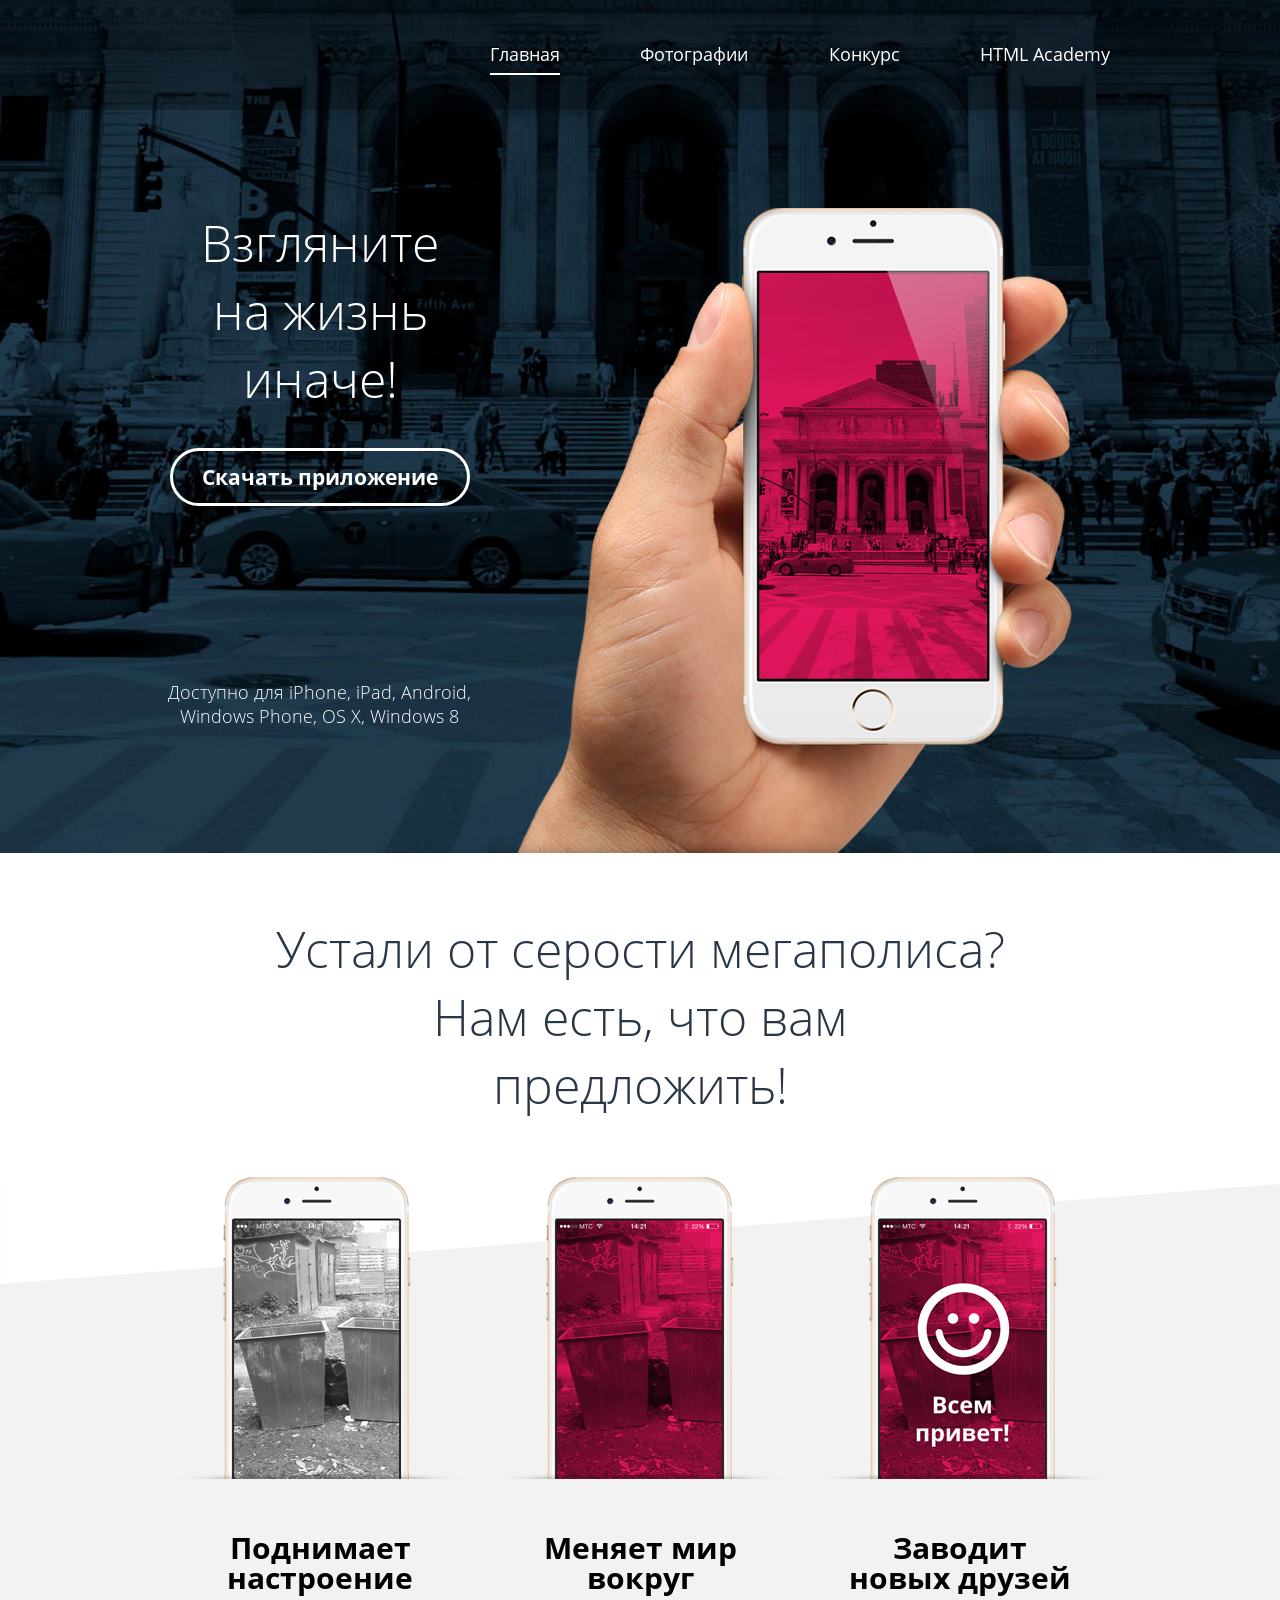
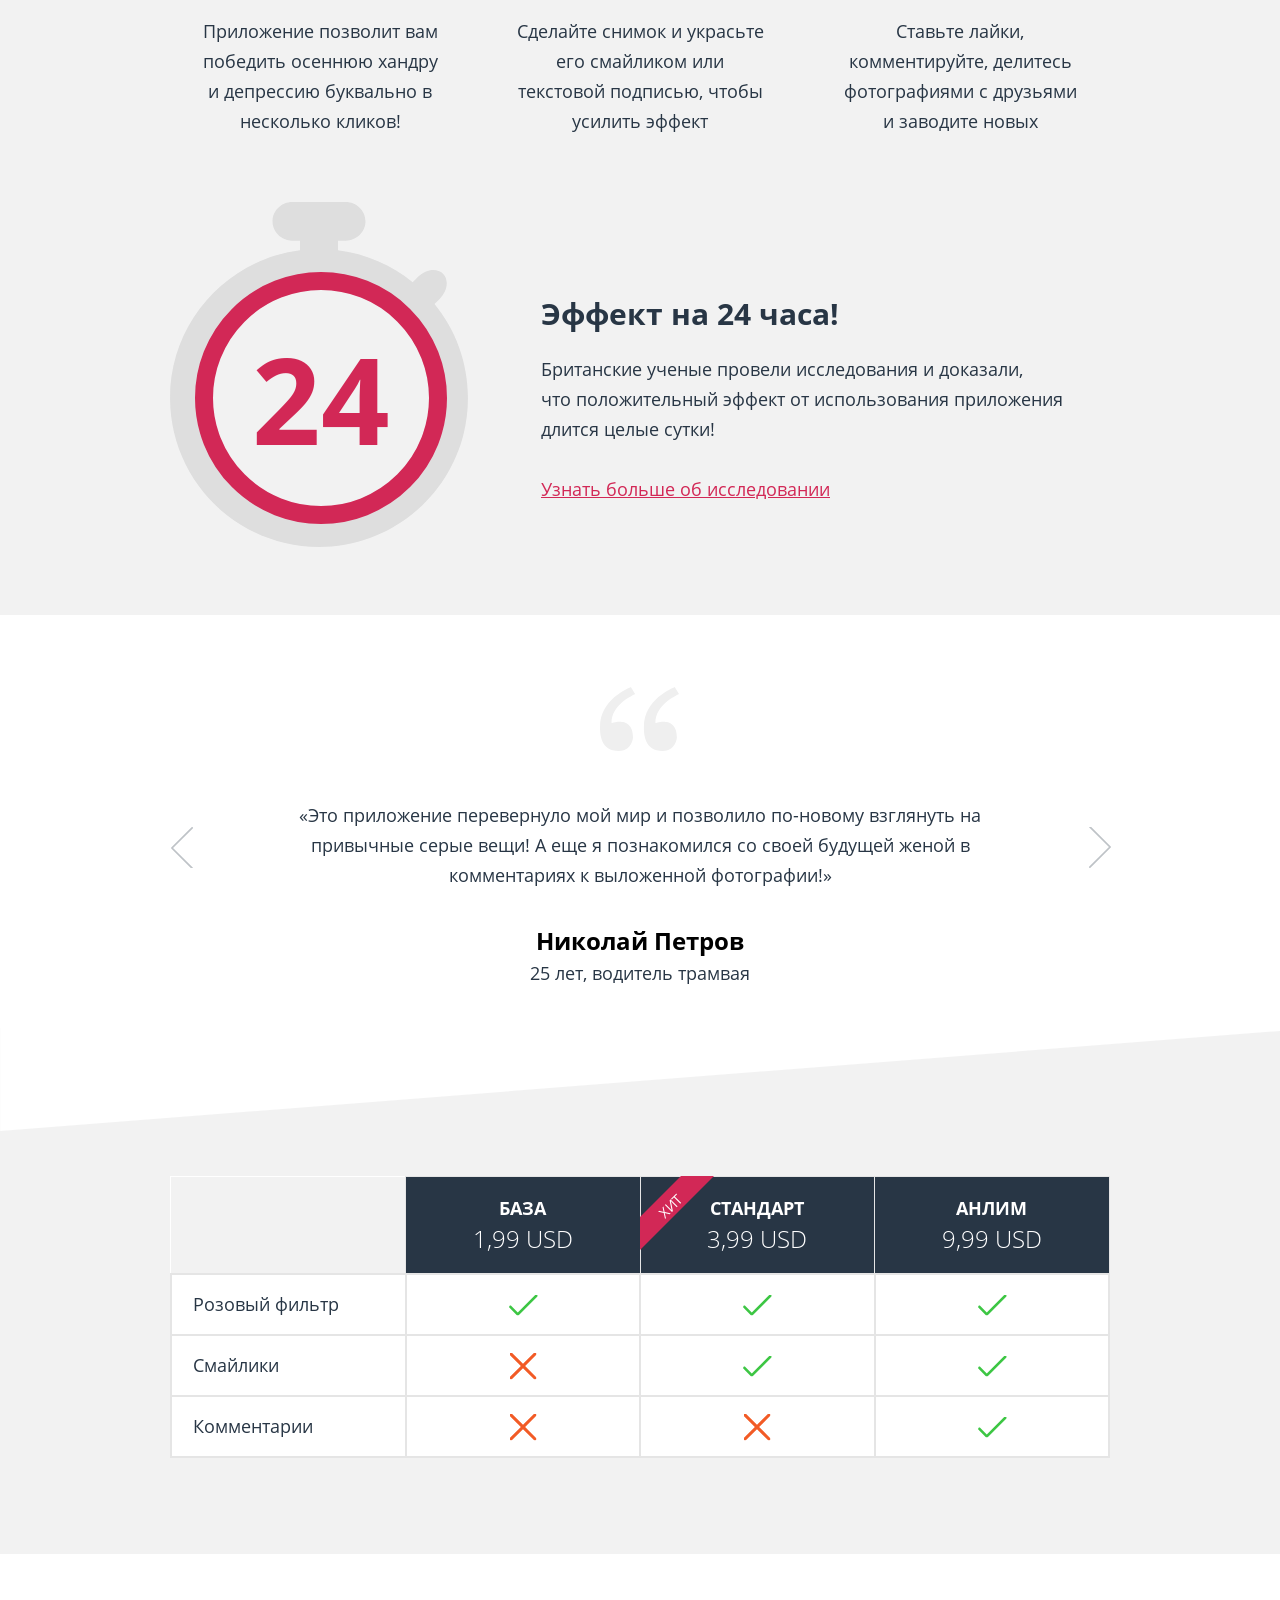
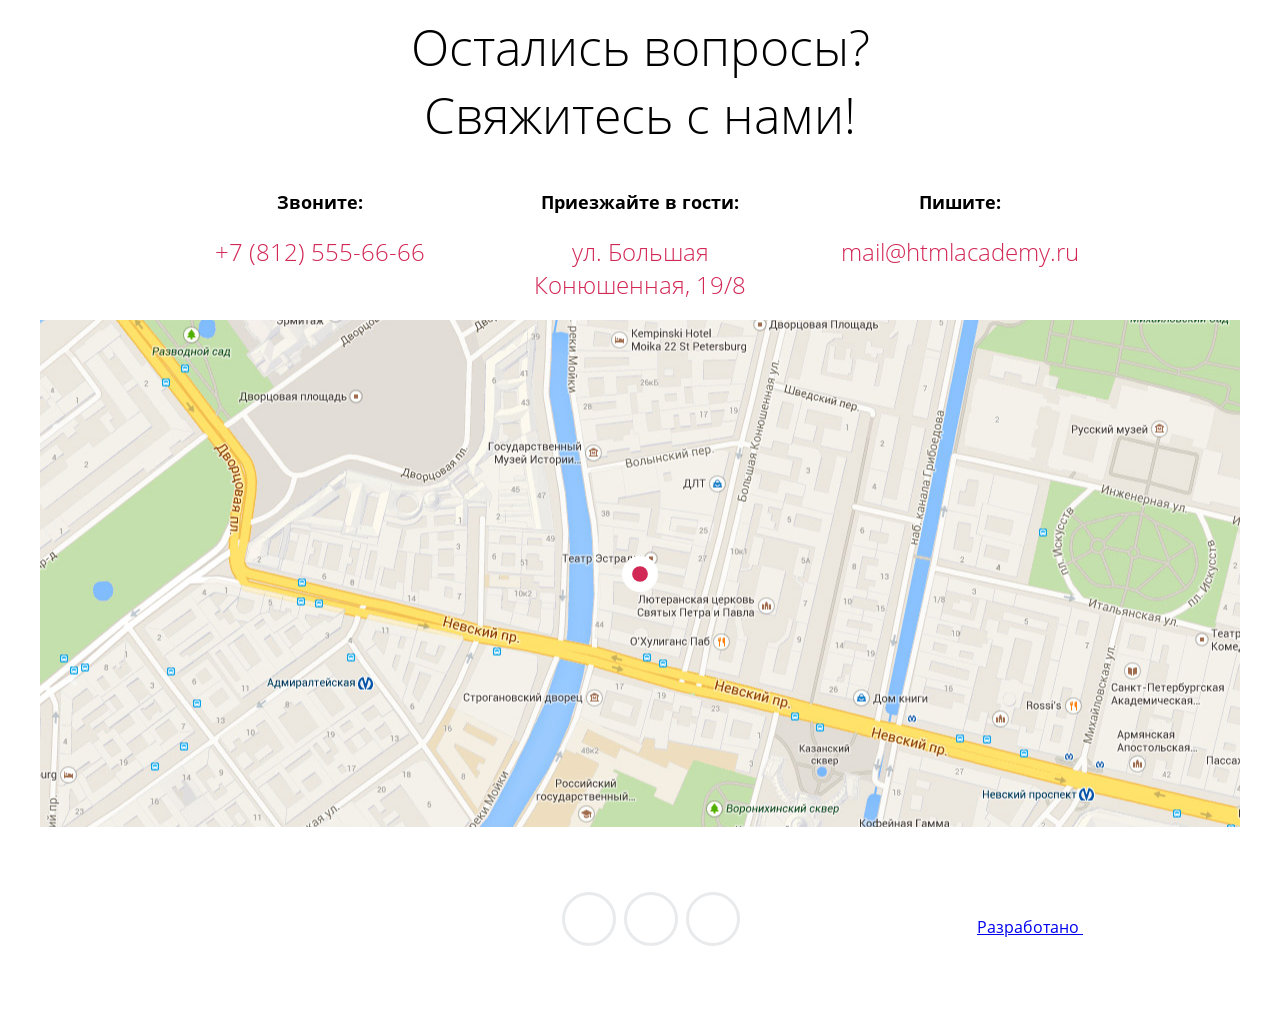
==== commit f4c23266: "fix" ====
--- a/source/index.html
+++ b/source/index.html
@@ -4,9 +4,9 @@
 <head>
   <meta charset="utf-8">
   <meta name="viewport" content="width=device-width, initial-scale=1">
-  <title>Приложение Pink. Главная</title>
+  <title>Пинк</title>
   <link rel="stylesheet" href="css/style.css">
-  <link rel="shortcut icon" href="favicon.ico" type="image/x-icon">
+  <link rel="icon" href="img/favicon.ico" type="image/svg+xml">
   <link rel="preload" href="fonts/opensans.woff2" as="font">
   <link rel="preload" href="fonts/opensansbold.woff2" as="font">
   <link rel="preload" href="fonts/opensanslight.woff2" as="font">
@@ -336,7 +336,7 @@
 
       <div class="main-footer__copyright copyright">
         <a class="copyright__link" href="https://htmlacademy.ru/intensive/adaptive"
-          aria-label="Ссылка на курс Академии">
+          aria-label="Ссылка на курс Академии">Разработано
           <svg viewBox="0 0 26.943 34.09" width="27" height="35">
             <use xlink:href="img/svg-sprite.svg#htmlacademy"></use>
           </svg>
